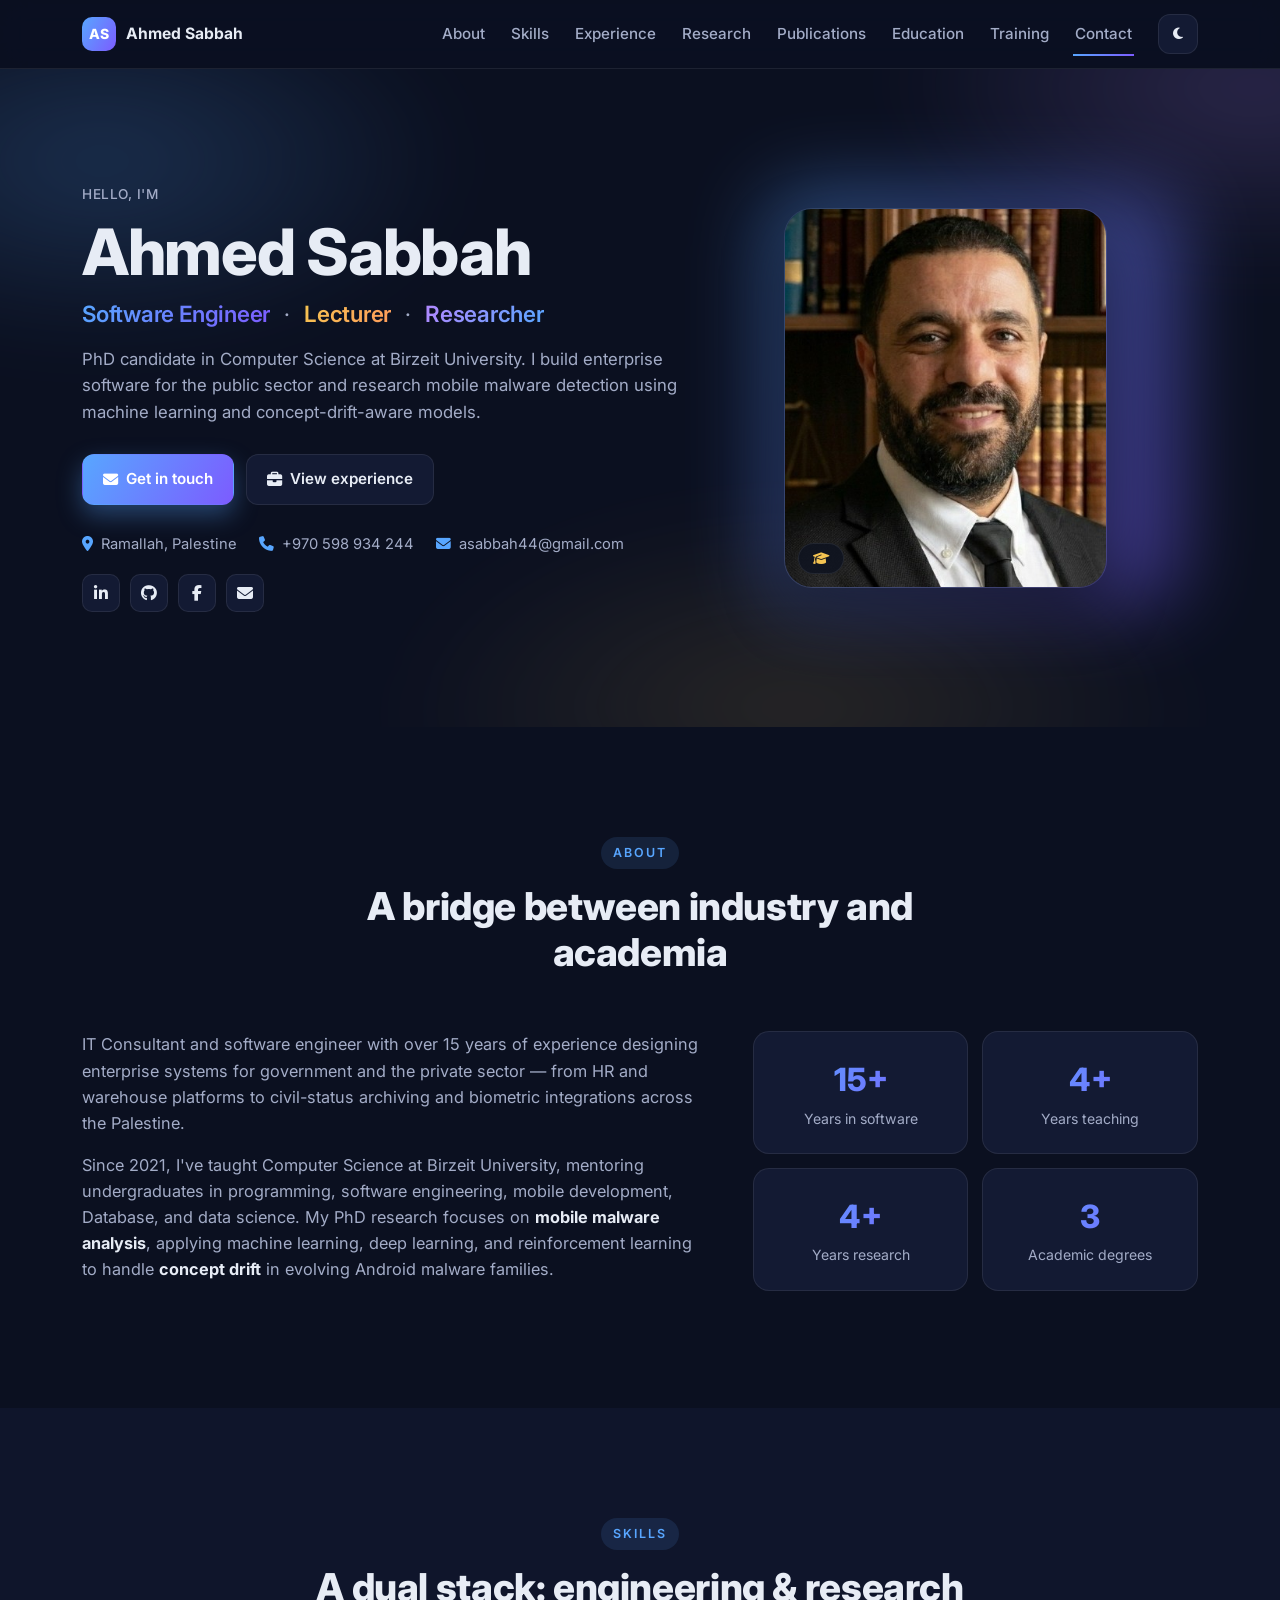
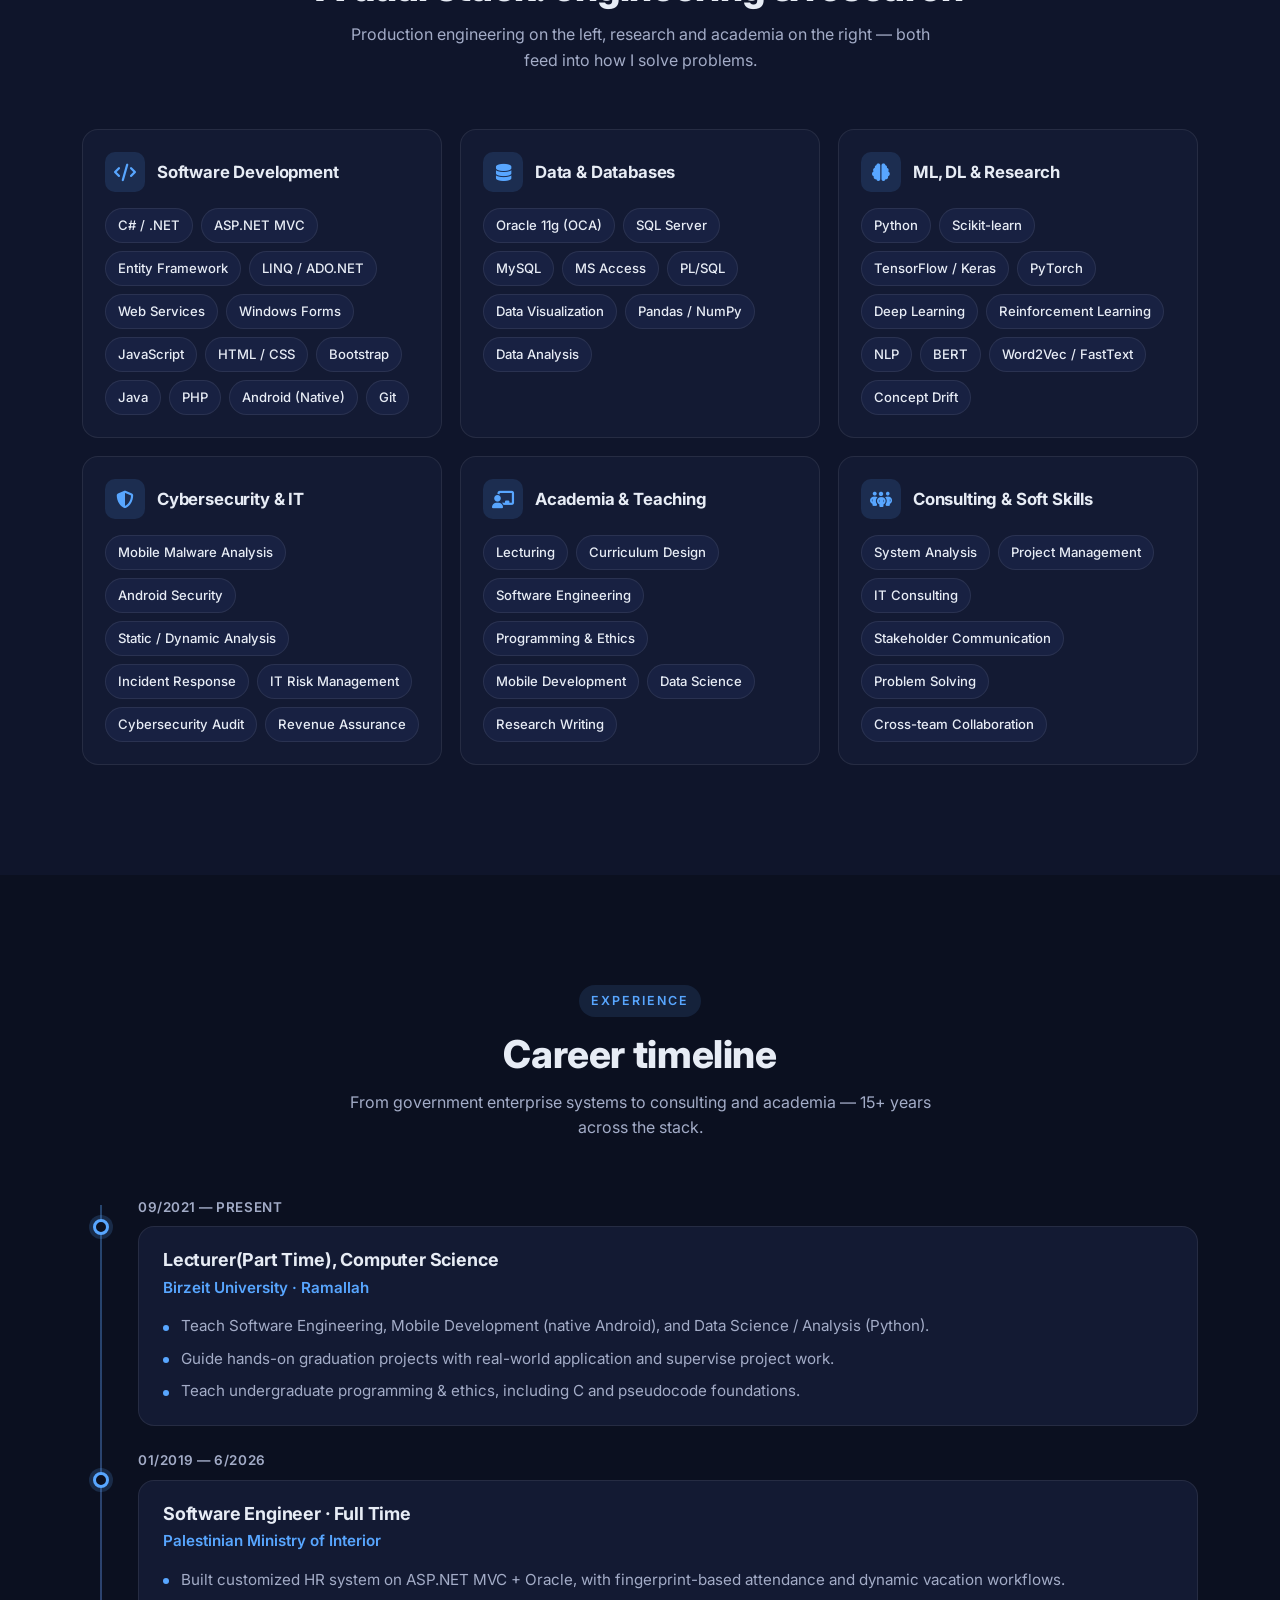
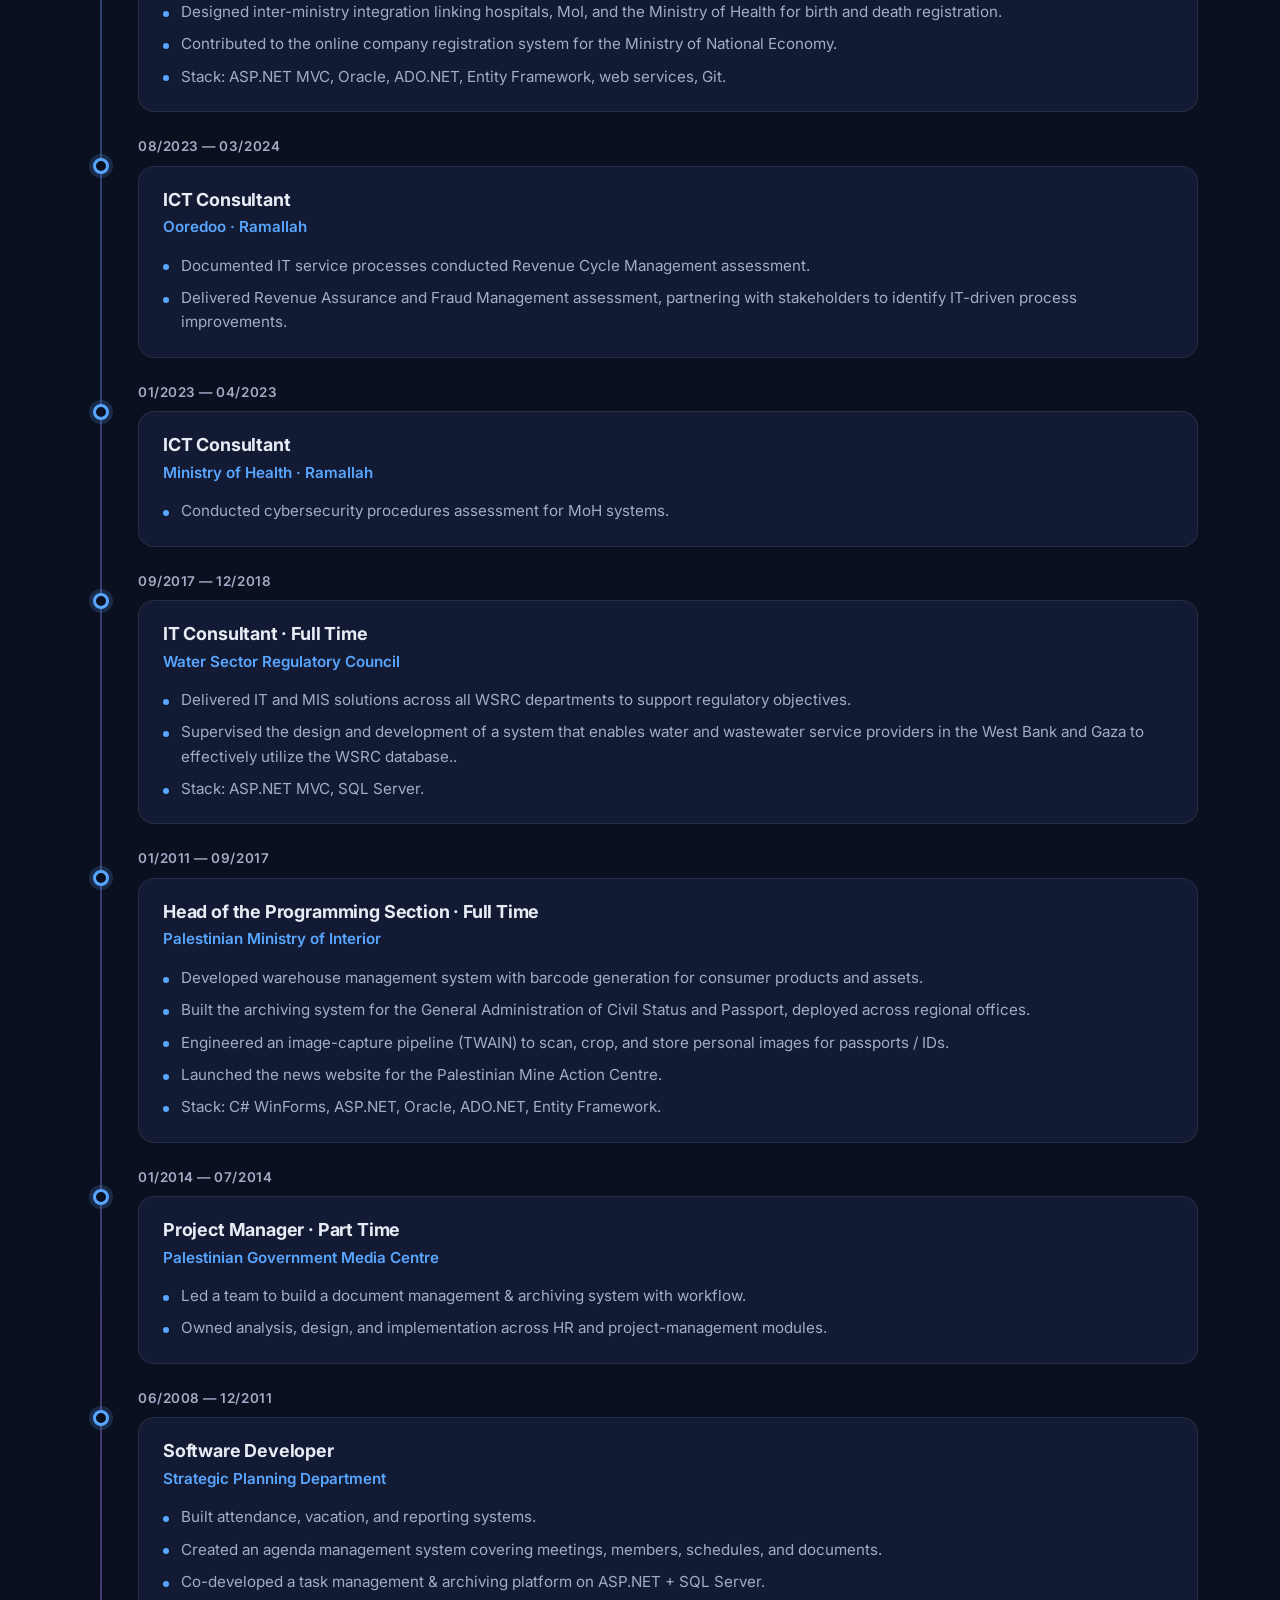
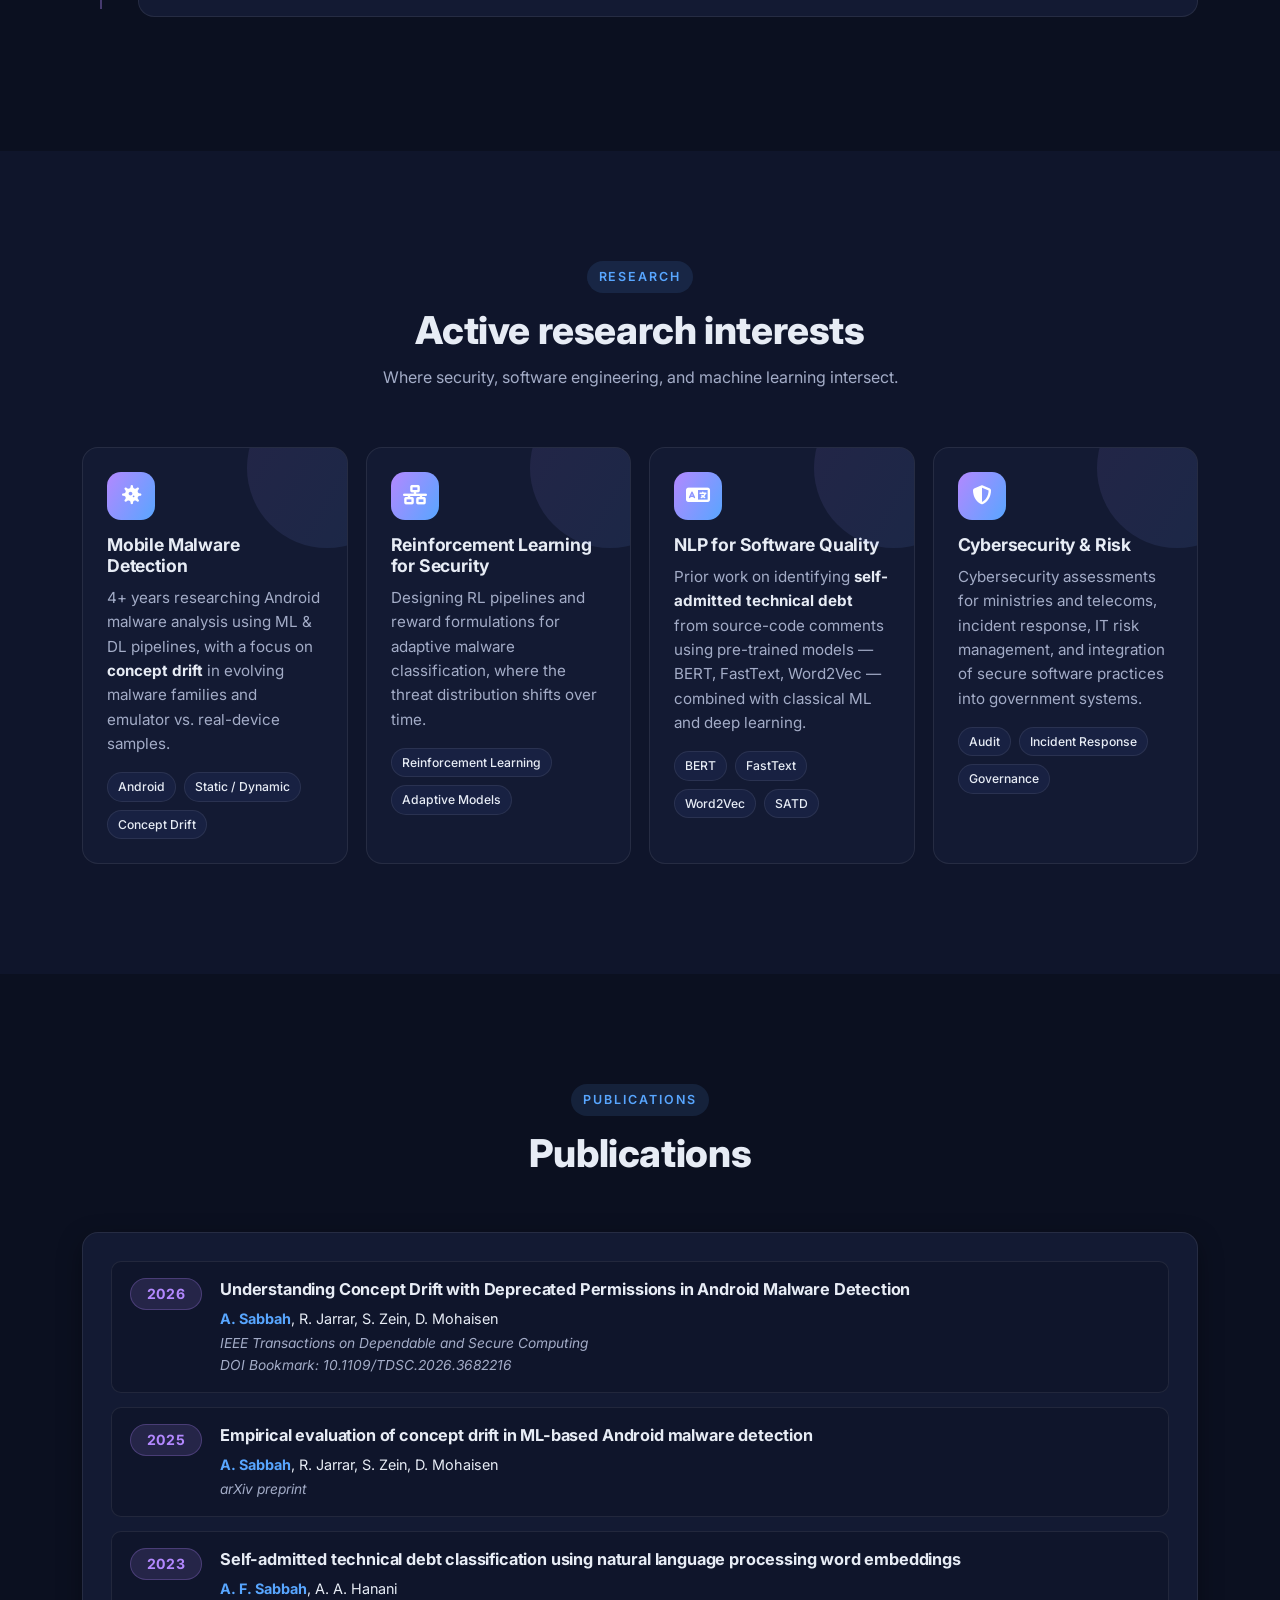
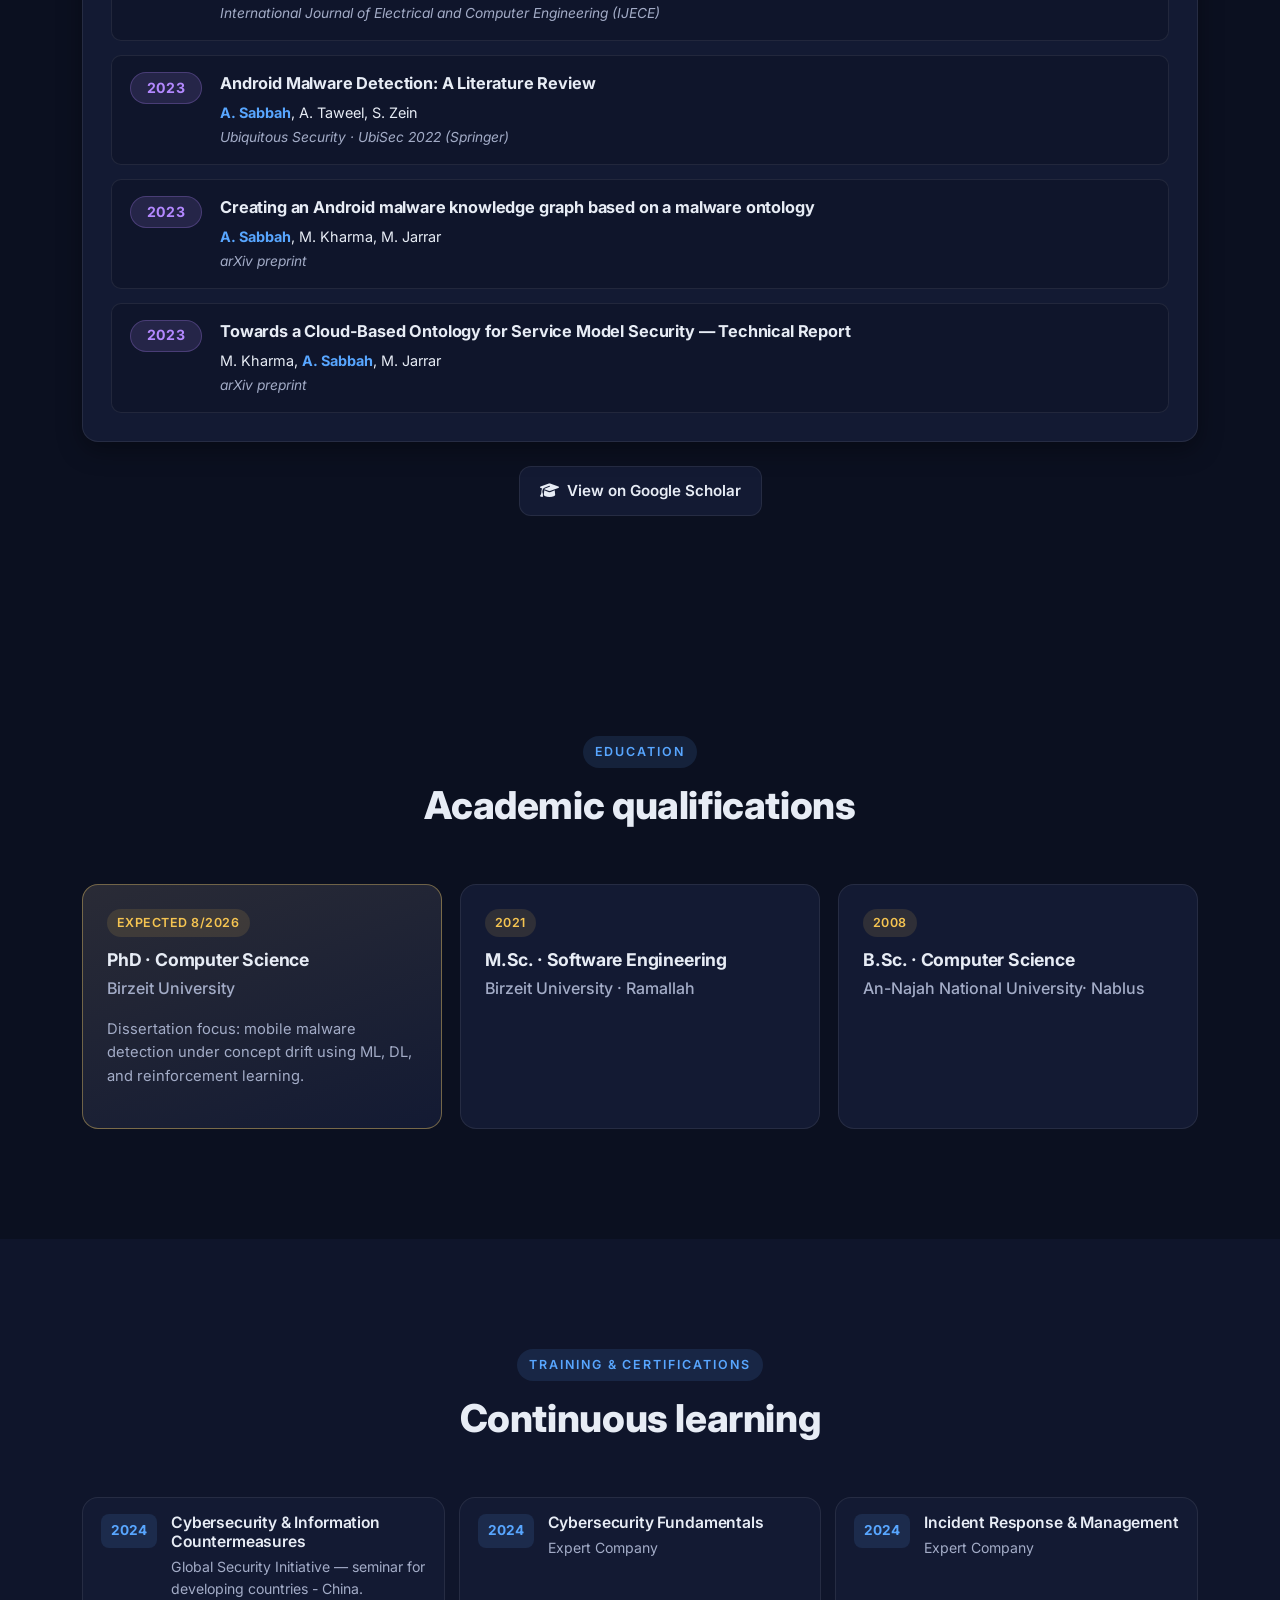
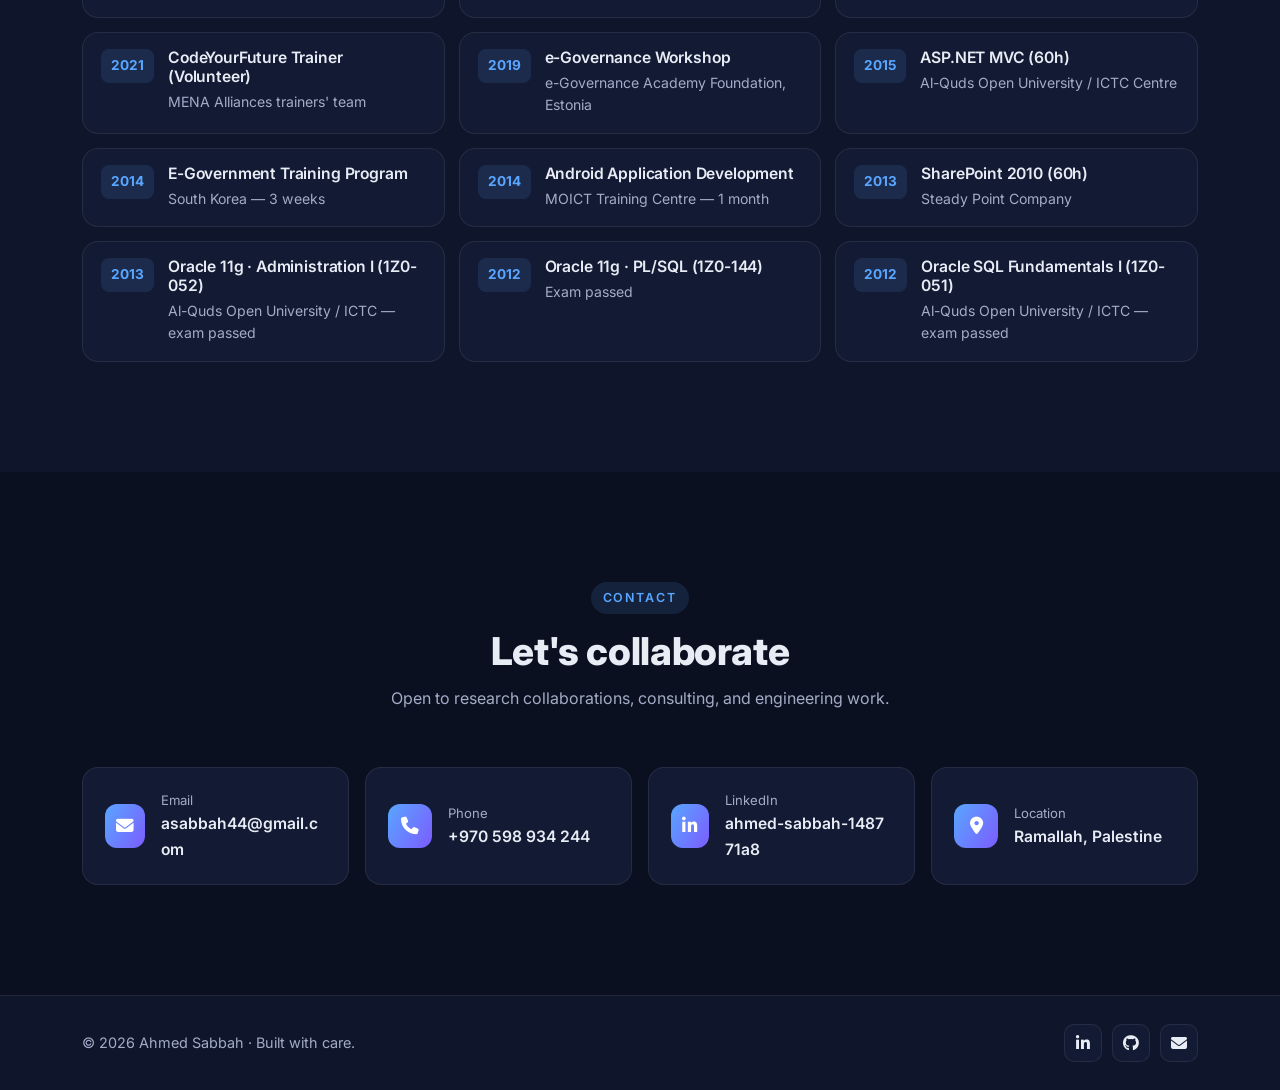
==== index.html @ 9f2bf75a "Update timeline date from 'Present' to '6/2026'" ====
<!doctype html>
<html lang="en">
<head>
    <meta charset="utf-8">
    <meta name="viewport" content="width=device-width, initial-scale=1, shrink-to-fit=no">
    <meta name="description" content="Ahmed Sabbah — Lecturer, PhD candidate, and Software Engineer. Research in mobile malware analysis, machine learning, and cybersecurity.">
    <meta name="author" content="Ahmed Sabbah">
    <meta name="theme-color" content="#0b1020">

    <title>Ahmed Sabbah — Software Engineer · Lecturer · Researcher</title>

    <link rel="icon" type="image/svg+xml" href="data:image/svg+xml,%3Csvg xmlns='http://www.w3.org/2000/svg' viewBox='0 0 100 100'%3E%3Crect width='100' height='100' rx='20' fill='%230b1020'/%3E%3Ctext x='50' y='66' font-size='52' text-anchor='middle' fill='%2358a6ff' font-family='Inter,Arial' font-weight='700'%3EAS%3C/text%3E%3C/svg%3E">

    <link rel="preconnect" href="https://fonts.googleapis.com">
    <link rel="preconnect" href="https://fonts.gstatic.com" crossorigin>
    <link href="https://fonts.googleapis.com/css2?family=Inter:wght@300;400;500;600;700;800&family=JetBrains+Mono:wght@400;500&display=swap" rel="stylesheet">

    <link rel="stylesheet" href="https://cdn.jsdelivr.net/npm/@fortawesome/fontawesome-free@6.5.2/css/all.min.css">
    <link rel="stylesheet" href="assets/css/styles.css">
</head>
<body>

    <!-- ========== Top Navigation ========== -->
    <header class="nav">
        <div class="container nav__inner">
            <a href="#top" class="nav__brand">
                <span class="nav__brand-mark">AS</span>
                <span class="nav__brand-name">Ahmed Sabbah</span>
            </a>
            <nav class="nav__links" id="navLinks">
                <a href="#about">About</a>
                <a href="#skills">Skills</a>
                <a href="#experience">Experience</a>
                <a href="#research">Research</a>
                <a href="#publications">Publications</a>
                <a href="#education">Education</a>
                <a href="#training">Training</a>
                <a href="#contact">Contact</a>
            </nav>
            <button class="nav__theme" id="themeToggle" aria-label="Toggle theme">
                <i class="fa-solid fa-moon"></i>
            </button>
            <button class="nav__burger" id="navBurger" aria-label="Open menu">
                <span></span><span></span><span></span>
            </button>
        </div>
    </header>

    <!-- ========== Hero ========== -->
    <section class="hero" id="top">
        <div class="hero__bg" aria-hidden="true"></div>
        <div class="container hero__inner">
            <div class="hero__text">
                <p class="hero__hello">Hello, I'm</p>
                <h1 class="hero__name">Ahmed Sabbah</h1>
                <h2 class="hero__roles">
                    <span class="grad grad--blue">Software Engineer</span>
                    <span class="dot">·</span>
                    <span class="grad grad--gold">Lecturer</span>
                    <span class="dot">·</span>
                    <span class="grad grad--purple">Researcher</span>
                </h2>
                <p class="hero__lead">
                    PhD candidate in Computer Science at Birzeit University. I build enterprise software for the public sector and research mobile malware detection using machine learning and concept-drift-aware models.
                </p>
                <div class="hero__cta">
                    <a href="#contact" class="btn btn--primary"><i class="fa-solid fa-envelope"></i> Get in touch</a>
                    <a href="#experience" class="btn btn--ghost"><i class="fa-solid fa-briefcase"></i> View experience</a>
                </div>
                <ul class="hero__meta">
                    <li><i class="fa-solid fa-location-dot"></i> Ramallah, Palestine</li>
                    <li><i class="fa-solid fa-phone"></i> +970 598 934 244</li>
                    <li><i class="fa-solid fa-envelope"></i> asabbah44@gmail.com</li>
                </ul>
                <ul class="hero__socials">
                    <li><a href="https://www.linkedin.com/in/ahmed-sabbah-148771a8" target="_blank" rel="noopener" aria-label="LinkedIn"><i class="fa-brands fa-linkedin-in"></i></a></li>
                    <li><a href="https://github.com/asabbah44" target="_blank" rel="noopener" aria-label="GitHub"><i class="fa-brands fa-github"></i></a></li>
                    <li><a href="https://www.facebook.com/ahmed.f.sabbah" target="_blank" rel="noopener" aria-label="Facebook"><i class="fa-brands fa-facebook-f"></i></a></li>
                    <li><a href="mailto:asabbah44@gmail.com" aria-label="Email"><i class="fa-solid fa-envelope"></i></a></li>
                </ul>
            </div>
            <div class="hero__photo">
                <div class="hero__photo-glow" aria-hidden="true"></div>
                <img src="assets/img/AhmedSabbah2.jpeg" alt="Portrait of Ahmed Sabbah">
                <div class="hero__photo-badge"><i class="fa-solid fa-graduation-cap"></i> </div>
            </div>
        </div>
    </section>

    <!-- ========== About ========== -->
    <section class="section" id="about">
        <div class="container">
            <div class="section__head">
                <span class="eyebrow">About</span>
                <h2 class="section__title">A bridge between industry and academia</h2>
            </div>
            <div class="about__grid">
                <div class="about__lead">
                    <p>
                        IT Consultant and software engineer with over 15 years of experience designing enterprise systems for government and the private sector — from HR and warehouse platforms to civil-status archiving and biometric integrations across the Palestine.
                    </p>
                    <p>
                        Since 2021, I've taught Computer Science at Birzeit University, mentoring undergraduates in programming, software engineering, mobile development, Database, and data science. My PhD research focuses on <strong>mobile malware analysis</strong>, applying machine learning, deep learning, and reinforcement learning to handle <strong>concept drift</strong> in evolving Android malware families.
                    </p>
                </div>
                <div class="about__stats">
                    <div class="stat"><span class="stat__num">15+</span><span class="stat__label">Years in software</span></div>
                    <div class="stat"><span class="stat__num">4+</span><span class="stat__label">Years teaching</span></div>
                    <div class="stat"><span class="stat__num">4+</span><span class="stat__label">Years research</span></div>
                    <div class="stat"><span class="stat__num">3</span><span class="stat__label">Academic degrees</span></div>
                </div>
            </div>
        </div>
    </section>

    <!-- ========== Skills ========== -->
    <section class="section section--alt" id="skills">
        <div class="container">
            <div class="section__head">
                <span class="eyebrow">Skills</span>
                <h2 class="section__title">A dual stack: engineering &amp; research</h2>
                <p class="section__sub">Production engineering on the left, research and academia on the right — both feed into how I solve problems.</p>
            </div>

            <div class="skills__grid">
                <div class="skill-card">
                    <div class="skill-card__head">
                        <i class="fa-solid fa-code"></i>
                        <h3>Software Development</h3>
                    </div>
                    <ul class="chips">
                        <li>C# / .NET</li>
                        <li>ASP.NET MVC</li>
                        <li>Entity Framework</li>
                        <li>LINQ / ADO.NET</li>
                        <li>Web Services</li>
                        <li>Windows Forms</li>
                        <li>JavaScript</li>
                        <li>HTML / CSS</li>
                        <li>Bootstrap</li>
                        <li>Java</li>
                        <li>PHP</li>
                        <li>Android (Native)</li>
                        <li>Git</li>
                    </ul>
                </div>

                <div class="skill-card">
                    <div class="skill-card__head">
                        <i class="fa-solid fa-database"></i>
                        <h3>Data &amp; Databases</h3>
                    </div>
                    <ul class="chips">
                        <li>Oracle 11g (OCA)</li>
                        <li>SQL Server</li>
                        <li>MySQL</li>
                        <li>MS Access</li>
                        <li>PL/SQL</li>
                        <li>Data Visualization</li>
                        <li>Pandas / NumPy</li>
                        <li>Data Analysis</li>
                    </ul>
                </div>

                <div class="skill-card">
                    <div class="skill-card__head">
                        <i class="fa-solid fa-brain"></i>
                        <h3>ML, DL &amp; Research</h3>
                    </div>
                    <ul class="chips">
                        <li>Python</li>
                        <li>Scikit-learn</li>
                        <li>TensorFlow / Keras</li>
                        <li>PyTorch</li>
                        <li>Deep Learning</li>
                        <li>Reinforcement Learning</li>
                        <li>NLP</li>
                        <li>BERT</li>
                        <li>Word2Vec / FastText</li>
                        <li>Concept Drift</li>
                    </ul>
                </div>

                <div class="skill-card">
                    <div class="skill-card__head">
                        <i class="fa-solid fa-shield-halved"></i>
                        <h3>Cybersecurity &amp; IT</h3>
                    </div>
                    <ul class="chips">
                        <li>Mobile Malware Analysis</li>
                        <li>Android Security</li>
                        <li>Static / Dynamic Analysis</li>
                        <li>Incident Response</li>
                        <li>IT Risk Management</li>
                        <li>Cybersecurity Audit</li>
                        <li>Revenue Assurance</li>
                    </ul>
                </div>

                <div class="skill-card">
                    <div class="skill-card__head">
                        <i class="fa-solid fa-chalkboard-user"></i>
                        <h3>Academia &amp; Teaching</h3>
                    </div>
                    <ul class="chips">
                        <li>Lecturing</li>
                        <li>Curriculum Design</li>
                        <li>Software Engineering</li>
                        <li>Programming &amp; Ethics</li>
                        <li>Mobile Development</li>
                        <li>Data Science</li>
                        <li>Research Writing</li>
                    </ul>
                </div>

                <div class="skill-card">
                    <div class="skill-card__head">
                        <i class="fa-solid fa-people-group"></i>
                        <h3>Consulting &amp; Soft Skills</h3>
                    </div>
                    <ul class="chips">
                        <li>System Analysis</li>
                        <li>Project Management</li>
                        <li>IT Consulting</li>
                        <li>Stakeholder Communication</li>
                        <li>Problem Solving</li>
                        <li>Cross-team Collaboration</li>
                    </ul>
                </div>
            </div>
        </div>
    </section>

    <!-- ========== Experience ========== -->
    <section class="section" id="experience">
        <div class="container">
            <div class="section__head">
                <span class="eyebrow">Experience</span>
                <h2 class="section__title">Career timeline</h2>
                <p class="section__sub">From government enterprise systems to consulting and academia — 15+ years across the stack.</p>
            </div>

            <ol class="timeline">
                <li class="timeline__item">
                    <div class="timeline__date">09/2021 — Present</div>
                    <div class="timeline__card">
                        <div class="timeline__role">
                            <h3>Lecturer(Part Time), Computer Science</h3>
                            <span class="org">Birzeit University · Ramallah</span>
                        </div>
                        <ul>

                            <li>Teach Software Engineering, Mobile Development (native Android), and Data Science / Analysis (Python).</li>
                            <li>Guide hands-on graduation projects with real-world application and supervise project work.</li>
                             <li>Teach undergraduate programming &amp; ethics, including C and pseudocode foundations.</li>
                        </ul>
                    </div>
                </li>

                <li class="timeline__item">
                    <div class="timeline__date">01/2019 — 6/2026</div>
                    <div class="timeline__card">
                        <div class="timeline__role">
                            <h3>Software Engineer · Full Time</h3>
                            <span class="org">Palestinian Ministry of Interior</span>
                        </div>
                        <ul>
                            <li>Built customized HR system on ASP.NET MVC + Oracle, with fingerprint-based attendance and dynamic vacation workflows.</li>
                            <li>Designed inter-ministry integration linking hospitals, MoI, and the Ministry of Health for birth and death registration.</li>
                            <li>Contributed to the online company registration system for the Ministry of National Economy.</li>
                            <li>Stack: ASP.NET MVC, Oracle, ADO.NET, Entity Framework, web services, Git.</li>
                        </ul>
                    </div>
                </li>

                <li class="timeline__item">
                    <div class="timeline__date">08/2023 — 03/2024</div>
                    <div class="timeline__card">
                        <div class="timeline__role">
                            <h3>ICT Consultant</h3>
                            <span class="org">Ooredoo · Ramallah</span>
                        </div>
                        <ul>
                            <li>Documented IT service processes conducted Revenue Cycle Management assessment.</li>
                            <li>Delivered Revenue Assurance and Fraud Management assessment, partnering with stakeholders to identify IT-driven process improvements.</li>
                        </ul>
                    </div>
                </li>

                <li class="timeline__item">
                    <div class="timeline__date">01/2023 — 04/2023</div>
                    <div class="timeline__card">
                        <div class="timeline__role">
                            <h3>ICT Consultant</h3>
                            <span class="org">Ministry of Health · Ramallah</span>
                        </div>
                        <ul>
                            <li>Conducted cybersecurity procedures assessment for MoH systems.</li>
                        </ul>
                    </div>
                </li>

                <li class="timeline__item">
                    <div class="timeline__date">09/2017 — 12/2018</div>
                    <div class="timeline__card">
                        <div class="timeline__role">
                            <h3>IT Consultant · Full Time</h3>
                            <span class="org">Water Sector Regulatory Council</span>
                        </div>
                        <ul>
                            <li>Delivered IT and MIS solutions across all WSRC departments to support regulatory objectives.</li>
                            <li>Supervised the design and development of a system that enables water and wastewater service providers in the West Bank and Gaza to effectively utilize the WSRC database..</li>
                            <li>Stack: ASP.NET MVC, SQL Server.</li>
                        </ul>
                    </div>
                </li>

                <li class="timeline__item">
                    <div class="timeline__date">01/2011 — 09/2017</div>
                    <div class="timeline__card">
                        <div class="timeline__role">
                            <h3>Head of the Programming Section · Full Time</h3>
                            <span class="org">Palestinian Ministry of Interior</span>
                        </div>
                        <ul>
                            <li>Developed warehouse management system with barcode generation for consumer products and assets.</li>
                            <li>Built the archiving system for the General Administration of Civil Status and Passport, deployed across regional offices.</li>
                            <li>Engineered an image-capture pipeline (TWAIN) to scan, crop, and store personal images for passports / IDs.</li>
                            <li>Launched the news website for the Palestinian Mine Action Centre.</li>
                            <li>Stack: C# WinForms, ASP.NET, Oracle, ADO.NET, Entity Framework.</li>
                        </ul>
                    </div>
                </li>

                <li class="timeline__item">
                    <div class="timeline__date">01/2014 — 07/2014</div>
                    <div class="timeline__card">
                        <div class="timeline__role">
                            <h3>Project Manager · Part Time</h3>
                            <span class="org">Palestinian Government Media Centre</span>
                        </div>
                        <ul>
                            <li>Led a team to build a document management &amp; archiving system with workflow.</li>
                            <li>Owned analysis, design, and implementation across HR and project-management modules.</li>
                        </ul>
                    </div>
                </li>

                <li class="timeline__item">
                    <div class="timeline__date">06/2008 — 12/2011</div>
                    <div class="timeline__card">
                        <div class="timeline__role">
                            <h3>Software Developer</h3>
                            <span class="org">Strategic Planning Department</span>
                        </div>
                        <ul>
                            <li>Built attendance, vacation, and reporting systems.</li>
                            <li>Created an agenda management system covering meetings, members, schedules, and documents.</li>
                            <li>Co-developed a task management &amp; archiving platform on ASP.NET + SQL Server.</li>
                        </ul>
                    </div>
                </li>
            </ol>
        </div>
    </section>

    <!-- ========== Research ========== -->
    <section class="section section--alt" id="research">
        <div class="container">
            <div class="section__head">
                <span class="eyebrow">Research</span>
                <h2 class="section__title">Active research interests</h2>
                <p class="section__sub">Where security, software engineering, and machine learning intersect.</p>
            </div>

            <div class="research__grid">
                <article class="research-card">
                    <div class="research-card__icon"><i class="fa-solid fa-virus"></i></div>
                    <h3>Mobile Malware Detection</h3>
                    <p>4+ years researching Android malware analysis using ML &amp; DL pipelines, with a focus on <strong>concept drift</strong> in evolving malware families and emulator vs. real-device samples.</p>
                    <ul class="chips chips--sm">
                        <li>Android</li><li>Static / Dynamic</li><li>Concept Drift</li>
                    </ul>
                </article>

                <article class="research-card">
                    <div class="research-card__icon"><i class="fa-solid fa-network-wired"></i></div>
                    <h3>Reinforcement Learning for Security</h3>
                    <p>Designing RL pipelines and reward formulations for adaptive malware classification, where the threat distribution shifts over time.</p>
                    <ul class="chips chips--sm">
                        <li>Reinforcement Learning</li><li>Adaptive Models</li>
                    </ul>
                </article>

                <article class="research-card">
                    <div class="research-card__icon"><i class="fa-solid fa-language"></i></div>
                    <h3>NLP for Software Quality</h3>
                    <p>Prior work on identifying <strong>self-admitted technical debt</strong> from source-code comments using pre-trained models — BERT, FastText, Word2Vec — combined with classical ML and deep learning.</p>
                    <ul class="chips chips--sm">
                        <li>BERT</li><li>FastText</li><li>Word2Vec</li><li>SATD</li>
                    </ul>
                </article>

                <article class="research-card">
                    <div class="research-card__icon"><i class="fa-solid fa-shield-halved"></i></div>
                    <h3>Cybersecurity &amp; Risk</h3>
                    <p>Cybersecurity assessments for ministries and telecoms, incident response, IT risk management, and integration of secure software practices into government systems.</p>
                    <ul class="chips chips--sm">
                        <li>Audit</li><li>Incident Response</li><li>Governance</li>
                    </ul>
                </article>
            </div>
        </div>
    </section>

    <!-- ========== Publications ========== -->
    <section class="section" id="publications">
        <div class="container">
            <div class="section__head">
                <span class="eyebrow">Publications</span>
                <h2 class="section__title">Publications</h2>
            </div>

            <ol class="pub-list">

                <li class="pub">
                    <span class="pub__year">2026</span>
                    <div class="pub__body">
                        <h3 class="pub__title">
                            <a href="https://arxiv.org/a/sabbah_a_1" target="_blank" rel="noopener">Understanding Concept Drift with Deprecated Permissions in Android Malware Detection</a>
                        </h3>
                        <p class="pub__authors"><strong>A. Sabbah</strong>, R. Jarrar, S. Zein, D. Mohaisen</p>
                        <p class="pub__venue">IEEE Transactions on Dependable and Secure Computing</p>
                         <p class="pub__venue">DOI Bookmark: 10.1109/TDSC.2026.3682216</p>
                    </div>
                </li>
                
                <li class="pub">
                    <span class="pub__year">2025</span>
                    <div class="pub__body">
                        <h3 class="pub__title">
                            <a href="https://arxiv.org/a/sabbah_a_1" target="_blank" rel="noopener">Empirical evaluation of concept drift in ML-based Android malware detection</a>
                        </h3>
                        <p class="pub__authors"><strong>A. Sabbah</strong>, R. Jarrar, S. Zein, D. Mohaisen</p>
                        <p class="pub__venue">arXiv preprint</p>
                    </div>
                </li>


                <li class="pub">
                    <span class="pub__year">2023</span>
                    <div class="pub__body">
                        <h3 class="pub__title">
                            <a href="https://ijece.iaescore.com/index.php/IJECE/article/view/29746" target="_blank" rel="noopener">Self-admitted technical debt classification using natural language processing word embeddings</a>
                        </h3>
                        <p class="pub__authors"><strong>A. F. Sabbah</strong>, A. A. Hanani</p>
                        <p class="pub__venue">International Journal of Electrical and Computer Engineering (IJECE)</p>
                    </div>
                </li>

                <li class="pub">
                    <span class="pub__year">2023</span>
                    <div class="pub__body">
                        <h3 class="pub__title">
                            <a href="https://link.springer.com/chapter/10.1007/978-3-031-31275-5_19" target="_blank" rel="noopener">Android Malware Detection: A Literature Review</a>
                        </h3>
                        <p class="pub__authors"><strong>A. Sabbah</strong>, A. Taweel, S. Zein</p>
                        <p class="pub__venue">Ubiquitous Security · UbiSec 2022 (Springer)</p>
                    </div>
                </li>

                <li class="pub">
                    <span class="pub__year">2023</span>
                    <div class="pub__body">
                        <h3 class="pub__title">
                            <a href="https://arxiv.org/abs/2306.01180" target="_blank" rel="noopener">Creating an Android malware knowledge graph based on a malware ontology</a>
                        </h3>
                        <p class="pub__authors"><strong>A. Sabbah</strong>, M. Kharma, M. Jarrar</p>
                        <p class="pub__venue">arXiv preprint</p>
                    </div>
                </li>

                <li class="pub">
                    <span class="pub__year">2023</span>
                    <div class="pub__body">
                        <h3 class="pub__title">
                            <a href="https://arxiv.org/abs/2304.07273" target="_blank" rel="noopener">Towards a Cloud-Based Ontology for Service Model Security — Technical Report</a>
                        </h3>
                        <p class="pub__authors">M. Kharma, <strong>A. Sabbah</strong>, M. Jarrar</p>
                        <p class="pub__venue">arXiv preprint</p>
                    </div>
                </li>
            </ol>

            <div class="pubs__cta">
                <a class="btn btn--ghost" href="https://scholar.google.com/citations?user=q5IqEloAAAAJ&amp;hl=en" target="_blank" rel="noopener">
                    <i class="fa-solid fa-graduation-cap"></i> View on Google Scholar
                </a>
            </div>
        </div>
    </section>

    <!-- ========== Education ========== -->
    <section class="section" id="education">
        <div class="container">
            <div class="section__head">
                <span class="eyebrow">Education</span>
                <h2 class="section__title">Academic qualifications</h2>
            </div>
            <div class="edu__grid">
                <article class="edu-card edu-card--featured">
                    <div class="edu-card__year">Expected 8/2026</div>
                    <h3>PhD · Computer Science</h3>
                    <p class="edu-card__org">Birzeit University</p>
                    <p class="edu-card__note">Dissertation focus: mobile malware detection under concept drift using ML, DL, and reinforcement learning.</p>
                </article>
                <article class="edu-card">
                    <div class="edu-card__year">2021</div>
                    <h3>M.Sc. · Software Engineering</h3>
                    <p class="edu-card__org">Birzeit University · Ramallah</p>
                </article>
                <article class="edu-card">
                    <div class="edu-card__year">2008</div>
                    <h3>B.Sc. · Computer Science</h3>
                    <p class="edu-card__org">An-Najah National University· Nablus</p>
                </article>
            </div>
        </div>
    </section>

    <!-- ========== Training ========== -->
    <section class="section section--alt" id="training">
        <div class="container">
            <div class="section__head">
                <span class="eyebrow">Training &amp; Certifications</span>
                <h2 class="section__title">Continuous learning</h2>
            </div>
            <div class="training__grid">
                <div class="training-item"><span class="training-item__year">2024</span><div><h4>Cybersecurity &amp; Information Countermeasures</h4><p>Global Security Initiative — seminar for developing countries - China.</p></div></div>
                <div class="training-item"><span class="training-item__year">2024</span><div><h4>Cybersecurity Fundamentals</h4><p>Expert Company</p></div></div>
                <div class="training-item"><span class="training-item__year">2024</span><div><h4>Incident Response &amp; Management</h4><p>Expert Company</p></div></div>
                <div class="training-item"><span class="training-item__year">2021</span><div><h4>CodeYourFuture Trainer (Volunteer)</h4><p>MENA Alliances trainers' team</p></div></div>
                <div class="training-item"><span class="training-item__year">2019</span><div><h4>e-Governance Workshop</h4><p>e-Governance Academy Foundation, Estonia</p></div></div>
                <div class="training-item"><span class="training-item__year">2015</span><div><h4>ASP.NET MVC (60h)</h4><p>Al-Quds Open University / ICTC Centre</p></div></div>
                <div class="training-item"><span class="training-item__year">2014</span><div><h4>E-Government Training Program</h4><p>South Korea — 3 weeks</p></div></div>
                <div class="training-item"><span class="training-item__year">2014</span><div><h4>Android Application Development</h4><p>MOICT Training Centre — 1 month</p></div></div>
                <div class="training-item"><span class="training-item__year">2013</span><div><h4>SharePoint 2010 (60h)</h4><p>Steady Point Company</p></div></div>
                <div class="training-item"><span class="training-item__year">2013</span><div><h4>Oracle 11g · Administration I (1Z0-052)</h4><p>Al-Quds Open University / ICTC — exam passed</p></div></div>
                <div class="training-item"><span class="training-item__year">2012</span><div><h4>Oracle 11g · PL/SQL (1Z0-144)</h4><p>Exam passed</p></div></div>
                <div class="training-item"><span class="training-item__year">2012</span><div><h4>Oracle SQL Fundamentals I (1Z0-051)</h4><p>Al-Quds Open University / ICTC — exam passed</p></div></div>
            </div>
        </div>
    </section>

    <!-- ========== Contact ========== -->
    <section class="section" id="contact">
        <div class="container">
            <div class="section__head">
                <span class="eyebrow">Contact</span>
                <h2 class="section__title">Let's collaborate</h2>
                <p class="section__sub">Open to research collaborations, consulting, and engineering work.</p>
            </div>
            <div class="contact__grid">
                <a class="contact-card" href="mailto:asabbah44@gmail.com">
                    <i class="fa-solid fa-envelope"></i>
                    <div><span>Email</span><strong>asabbah44@gmail.com</strong></div>
                </a>
                <a class="contact-card" href="tel:+970598934244">
                    <i class="fa-solid fa-phone"></i>
                    <div><span>Phone</span><strong>+970 598 934 244</strong></div>
                </a>
                <a class="contact-card" href="https://www.linkedin.com/in/ahmed-sabbah-148771a8" target="_blank" rel="noopener">
                    <i class="fa-brands fa-linkedin-in"></i>
                    <div><span>LinkedIn</span><strong>ahmed-sabbah-148771a8</strong></div>
                </a>
                <div class="contact-card contact-card--static">
                    <i class="fa-solid fa-location-dot"></i>
                    <div><span>Location</span><strong>Ramallah, Palestine</strong></div>
                </div>
            </div>
        </div>
    </section>

    <!-- ========== Footer ========== -->
    <footer class="footer">
        <div class="container footer__inner">
            <p>&copy; <span id="year"></span> Ahmed Sabbah · Built with care.</p>
            <ul class="footer__socials">
                <li><a href="https://www.linkedin.com/in/ahmed-sabbah-148771a8" target="_blank" rel="noopener" aria-label="LinkedIn"><i class="fa-brands fa-linkedin-in"></i></a></li>
                <li><a href="https://github.com/asabbah44" target="_blank" rel="noopener" aria-label="GitHub"><i class="fa-brands fa-github"></i></a></li>
                <li><a href="mailto:asabbah44@gmail.com" aria-label="Email"><i class="fa-solid fa-envelope"></i></a></li>
            </ul>
        </div>
    </footer>

    <script src="assets/js/main.js"></script>
</body>
</html>
---- assets/css/styles.css ----
/* =========================================================
   Ahmed Sabbah — Portfolio Stylesheet
   ========================================================= */

/* ---------- Tokens ---------- */
:root {
    --bg: #0b1020;
    --bg-2: #0f152b;
    --surface: #131a33;
    --surface-2: #182142;
    --border: rgba(255, 255, 255, 0.08);
    --text: #e7ecf5;
    --muted: #a3acc7;
    --primary: #58a6ff;
    --primary-2: #7c5cff;
    --gold: #f5c451;
    --purple: #b388ff;
    --success: #4ade80;

    --grad-blue: linear-gradient(120deg, #58a6ff, #7c5cff);
    --grad-gold: linear-gradient(120deg, #f5c451, #ff9c5b);
    --grad-purple: linear-gradient(120deg, #b388ff, #58a6ff);

    --shadow-sm: 0 1px 2px rgba(0, 0, 0, 0.25);
    --shadow-md: 0 8px 24px rgba(0, 0, 0, 0.35);
    --shadow-lg: 0 24px 60px rgba(0, 0, 0, 0.45);

    --radius-sm: 10px;
    --radius-md: 16px;
    --radius-lg: 24px;

    --container: 1180px;

    --t-fast: 160ms ease;
    --t-base: 240ms ease;
}

[data-theme="light"] {
    --bg: #f6f8fc;
    --bg-2: #eef1f8;
    --surface: #ffffff;
    --surface-2: #f1f4fb;
    --border: rgba(11, 16, 32, 0.10);
    --text: #0f1730;
    --muted: #4a5374;
    --primary: #2563eb;
    --primary-2: #6d28d9;
    --gold: #b45309;
    --purple: #6d28d9;

    --shadow-sm: 0 1px 2px rgba(15, 23, 48, 0.06);
    --shadow-md: 0 8px 24px rgba(15, 23, 48, 0.10);
    --shadow-lg: 0 24px 60px rgba(15, 23, 48, 0.14);
}

/* ---------- Reset ---------- */
*, *::before, *::after { box-sizing: border-box; }
html { scroll-behavior: smooth; }
body {
    margin: 0;
    font-family: 'Inter', -apple-system, BlinkMacSystemFont, 'Segoe UI', Roboto, Helvetica, Arial, sans-serif;
    color: var(--text);
    background: var(--bg);
    line-height: 1.6;
    -webkit-font-smoothing: antialiased;
    transition: background var(--t-base), color var(--t-base);
}
img { max-width: 100%; display: block; }
a { color: inherit; text-decoration: none; transition: color var(--t-fast); }
ul { list-style: none; padding: 0; margin: 0; }
h1, h2, h3, h4 { margin: 0; line-height: 1.2; letter-spacing: -0.01em; }
p { margin: 0 0 1rem; }

.container {
    width: 100%;
    max-width: var(--container);
    margin-inline: auto;
    padding-inline: clamp(20px, 4vw, 32px);
}

/* ---------- Navigation ---------- */
.nav {
    position: sticky;
    top: 0;
    z-index: 50;
    backdrop-filter: saturate(140%) blur(14px);
    -webkit-backdrop-filter: saturate(140%) blur(14px);
    background: color-mix(in srgb, var(--bg) 78%, transparent);
    border-bottom: 1px solid var(--border);
}
.nav__inner {
    display: flex;
    align-items: center;
    gap: 24px;
    height: 68px;
}
.nav__brand {
    display: inline-flex;
    align-items: center;
    gap: 10px;
    font-weight: 700;
    margin-right: auto;
}
.nav__brand-mark {
    display: inline-flex;
    align-items: center;
    justify-content: center;
    width: 34px;
    height: 34px;
    border-radius: 10px;
    background: var(--grad-blue);
    color: #fff;
    font-size: 14px;
    font-weight: 800;
    letter-spacing: 0.5px;
}
.nav__brand-name { font-size: 0.98rem; }
.nav__links {
    display: flex;
    gap: 22px;
}
.nav__links a {
    color: var(--muted);
    font-weight: 500;
    font-size: 0.95rem;
    position: relative;
    padding: 8px 2px;
}
.nav__links a:hover { color: var(--text); }
.nav__links a::after {
    content: "";
    position: absolute;
    left: 0;
    right: 0;
    bottom: -2px;
    height: 2px;
    background: var(--grad-blue);
    transform: scaleX(0);
    transform-origin: center;
    transition: transform var(--t-fast);
}
.nav__links a:hover::after,
.nav__links a.is-active::after { transform: scaleX(1); }

.nav__theme,
.nav__burger {
    display: inline-flex;
    align-items: center;
    justify-content: center;
    width: 40px;
    height: 40px;
    border-radius: 12px;
    border: 1px solid var(--border);
    background: var(--surface);
    color: var(--text);
    cursor: pointer;
    transition: transform var(--t-fast), background var(--t-fast);
}
.nav__theme:hover { transform: translateY(-1px); }
.nav__burger { display: none; flex-direction: column; gap: 4px; padding: 0 10px; }
.nav__burger span { width: 18px; height: 2px; background: var(--text); border-radius: 2px; }

/* ---------- Hero ---------- */
.hero {
    position: relative;
    overflow: hidden;
    padding: clamp(56px, 9vw, 120px) 0 clamp(60px, 9vw, 120px);
}
.hero__bg {
    position: absolute;
    inset: -10%;
    background:
        radial-gradient(40% 40% at 15% 20%, color-mix(in srgb, var(--primary) 30%, transparent), transparent 60%),
        radial-gradient(40% 40% at 90% 10%, color-mix(in srgb, var(--purple) 28%, transparent), transparent 60%),
        radial-gradient(45% 45% at 60% 90%, color-mix(in srgb, var(--gold) 18%, transparent), transparent 60%);
    filter: blur(40px);
    opacity: 0.7;
    z-index: 0;
    pointer-events: none;
}
.hero__inner {
    position: relative;
    z-index: 1;
    display: grid;
    grid-template-columns: 1.15fr 0.85fr;
    gap: clamp(32px, 6vw, 64px);
    align-items: center;
}
.hero__hello {
    color: var(--muted);
    font-weight: 500;
    margin: 0 0 8px;
    letter-spacing: 0.04em;
    text-transform: uppercase;
    font-size: 0.85rem;
}
.hero__name {
    font-size: clamp(2.4rem, 5.4vw, 4rem);
    font-weight: 800;
    margin-bottom: 10px;
    letter-spacing: -0.02em;
}
.hero__roles {
    font-size: clamp(1.1rem, 2vw, 1.4rem);
    font-weight: 600;
    margin-bottom: 18px;
    display: flex;
    flex-wrap: wrap;
    gap: 10px 14px;
    align-items: center;
}
.hero__roles .dot { color: var(--muted); font-weight: 400; }
.grad {
    background: var(--grad-blue);
    -webkit-background-clip: text;
    background-clip: text;
    color: transparent;
}
.grad--gold { background: var(--grad-gold); -webkit-background-clip: text; background-clip: text; color: transparent; }
.grad--purple { background: var(--grad-purple); -webkit-background-clip: text; background-clip: text; color: transparent; }
.grad--blue { background: var(--grad-blue); -webkit-background-clip: text; background-clip: text; color: transparent; }

.hero__lead {
    color: var(--muted);
    font-size: 1.05rem;
    max-width: 56ch;
    margin-bottom: 28px;
}
.hero__cta {
    display: flex;
    flex-wrap: wrap;
    gap: 12px;
    margin-bottom: 28px;
}
.btn {
    display: inline-flex;
    align-items: center;
    gap: 8px;
    padding: 12px 20px;
    border-radius: 12px;
    font-weight: 600;
    font-size: 0.95rem;
    cursor: pointer;
    border: 1px solid transparent;
    transition: transform var(--t-fast), box-shadow var(--t-fast), background var(--t-fast), color var(--t-fast);
}
.btn--primary {
    background: var(--grad-blue);
    color: #fff;
    box-shadow: 0 10px 24px color-mix(in srgb, var(--primary) 35%, transparent);
}
.btn--primary:hover { transform: translateY(-2px); }
.btn--ghost {
    background: var(--surface);
    color: var(--text);
    border-color: var(--border);
}
.btn--ghost:hover {
    background: var(--surface-2);
    transform: translateY(-2px);
}

.hero__meta {
    display: flex;
    flex-wrap: wrap;
    gap: 8px 22px;
    color: var(--muted);
    font-size: 0.92rem;
    margin-bottom: 18px;
}
.hero__meta li { display: inline-flex; align-items: center; gap: 8px; }
.hero__meta i { color: var(--primary); }

.hero__socials {
    display: flex;
    gap: 10px;
}
.hero__socials a,
.footer__socials a {
    display: inline-flex;
    align-items: center;
    justify-content: center;
    width: 38px;
    height: 38px;
    border-radius: 10px;
    background: var(--surface);
    border: 1px solid var(--border);
    color: var(--text);
    transition: transform var(--t-fast), background var(--t-fast), color var(--t-fast);
}
.hero__socials a:hover,
.footer__socials a:hover {
    transform: translateY(-2px);
    background: var(--grad-blue);
    color: #fff;
}

/* Photo */
.hero__photo {
    position: relative;
    justify-self: center;
    width: min(100%, 380px);
    aspect-ratio: 1;
}
.hero__photo img {
    width: 85%;
    height: 100%;
    border-radius: 28px;
    object-fit: cover;
    border: 1px solid var(--border);
    box-shadow: var(--shadow-lg);
    position: relative;
    z-index: 1;
}
.hero__photo-glow {
    position: absolute;
    inset: -16px;
    border-radius: 36px;
    background: var(--grad-blue);
    filter: blur(40px);
    opacity: 0.45;
    z-index: 0;
}
.hero__photo-badge {
    position: absolute;
    bottom: 14px;
    left: 14px;
    z-index: 2;
    display: inline-flex;
    align-items: center;
    gap: 8px;
    padding: 8px 14px;
    border-radius: 999px;
    background: color-mix(in srgb, var(--bg) 70%, transparent);
    backdrop-filter: blur(12px);
    -webkit-backdrop-filter: blur(12px);
    border: 1px solid var(--border);
    color: var(--text);
    font-size: 0.82rem;
    font-weight: 600;
}
.hero__photo-badge i { color: var(--gold); }

/* ---------- Section common ---------- */
.section { padding: clamp(64px, 9vw, 110px) 0; }
.section--alt { background: var(--bg-2); }
.section__head { text-align: center; max-width: 720px; margin: 0 auto clamp(36px, 5vw, 56px); }
.eyebrow {
    display: inline-block;
    font-size: 0.78rem;
    font-weight: 600;
    letter-spacing: 0.16em;
    text-transform: uppercase;
    color: var(--primary);
    background: color-mix(in srgb, var(--primary) 12%, transparent);
    padding: 6px 12px;
    border-radius: 999px;
    margin-bottom: 14px;
}
.section__title {
    font-size: clamp(1.7rem, 3.3vw, 2.4rem);
    font-weight: 800;
    margin-bottom: 12px;
}
.section__sub {
    color: var(--muted);
    margin: 0 auto;
    max-width: 60ch;
}

/* ---------- About ---------- */
.about__grid {
    display: grid;
    grid-template-columns: 1.4fr 1fr;
    gap: clamp(28px, 5vw, 48px);
    align-items: start;
}
.about__lead p { color: var(--muted); font-size: 1.02rem; }
.about__lead strong { color: var(--text); }
.about__stats {
    display: grid;
    grid-template-columns: repeat(2, 1fr);
    gap: 14px;
}
.stat {
    background: var(--surface);
    border: 1px solid var(--border);
    border-radius: var(--radius-md);
    padding: 22px 18px;
    text-align: center;
    transition: transform var(--t-fast), border-color var(--t-fast);
}
.stat:hover { transform: translateY(-3px); border-color: color-mix(in srgb, var(--primary) 50%, var(--border)); }
.stat__num {
    display: block;
    font-size: 2rem;
    font-weight: 800;
    background: var(--grad-blue);
    -webkit-background-clip: text;
    background-clip: text;
    color: transparent;
}
.stat__label { color: var(--muted); font-size: 0.88rem; }

/* ---------- Skills ---------- */
.skills__grid {
    display: grid;
    grid-template-columns: repeat(auto-fit, minmax(280px, 1fr));
    gap: 18px;
}
.skill-card {
    background: var(--surface);
    border: 1px solid var(--border);
    border-radius: var(--radius-md);
    padding: 22px;
    transition: transform var(--t-fast), border-color var(--t-fast), box-shadow var(--t-fast);
}
.skill-card:hover {
    transform: translateY(-4px);
    border-color: color-mix(in srgb, var(--primary) 40%, var(--border));
    box-shadow: var(--shadow-md);
}
.skill-card__head {
    display: flex;
    align-items: center;
    gap: 12px;
    margin-bottom: 16px;
}
.skill-card__head i {
    width: 40px;
    height: 40px;
    display: inline-flex;
    align-items: center;
    justify-content: center;
    border-radius: 10px;
    background: color-mix(in srgb, var(--primary) 14%, transparent);
    color: var(--primary);
    font-size: 1.1rem;
}
.skill-card__head h3 { font-size: 1.05rem; font-weight: 700; }
.chips { display: flex; flex-wrap: wrap; gap: 8px; }
.chips li {
    font-size: 0.82rem;
    padding: 6px 12px;
    border-radius: 999px;
    background: var(--surface-2);
    color: var(--text);
    border: 1px solid var(--border);
    font-weight: 500;
}
.chips--sm li { font-size: 0.76rem; padding: 4px 10px; }

/* ---------- Timeline ---------- */
.timeline {
    position: relative;
    list-style: none;
    padding: 0;
    margin: 0;
}
.timeline::before {
    content: "";
    position: absolute;
    left: 18px;
    top: 8px;
    bottom: 8px;
    width: 2px;
    background: linear-gradient(to bottom, var(--primary), var(--purple));
    opacity: 0.35;
}
.timeline__item {
    position: relative;
    padding-left: 56px;
    margin-bottom: 24px;
}
.timeline__item::before {
    content: "";
    position: absolute;
    left: 11px;
    top: 22px;
    width: 16px;
    height: 16px;
    border-radius: 50%;
    background: var(--bg);
    border: 3px solid var(--primary);
    box-shadow: 0 0 0 4px color-mix(in srgb, var(--primary) 18%, transparent);
}
.timeline__date {
    color: var(--muted);
    font-size: 0.84rem;
    font-weight: 600;
    letter-spacing: 0.04em;
    text-transform: uppercase;
    margin-bottom: 8px;
}
.timeline__card {
    background: var(--surface);
    border: 1px solid var(--border);
    border-radius: var(--radius-md);
    padding: 22px 24px;
    transition: border-color var(--t-fast), transform var(--t-fast);
}
.timeline__card:hover {
    border-color: color-mix(in srgb, var(--primary) 40%, var(--border));
    transform: translateY(-2px);
}
.timeline__role h3 { font-size: 1.12rem; font-weight: 700; margin-bottom: 4px; }
.timeline__role .org { color: var(--primary); font-weight: 600; font-size: 0.95rem; }
.timeline__card ul { margin-top: 14px; display: grid; gap: 8px; }
.timeline__card ul li {
    color: var(--muted);
    font-size: 0.95rem;
    padding-left: 18px;
    position: relative;
}
.timeline__card ul li::before {
    content: "";
    position: absolute;
    left: 0;
    top: 0.7em;
    width: 6px;
    height: 6px;
    border-radius: 50%;
    background: var(--primary);
}

/* ---------- Research ---------- */
.research__grid {
    display: grid;
    grid-template-columns: repeat(auto-fit, minmax(260px, 1fr));
    gap: 18px;
}
.research-card {
    background: var(--surface);
    border: 1px solid var(--border);
    border-radius: var(--radius-md);
    padding: 24px;
    position: relative;
    overflow: hidden;
    transition: transform var(--t-fast), border-color var(--t-fast);
}
.research-card::before {
    content: "";
    position: absolute;
    top: -60px;
    right: -60px;
    width: 160px;
    height: 160px;
    border-radius: 50%;
    background: var(--grad-purple);
    opacity: 0.10;
    transition: opacity var(--t-base);
}
.research-card:hover { transform: translateY(-4px); border-color: color-mix(in srgb, var(--purple) 40%, var(--border)); }
.research-card:hover::before { opacity: 0.22; }
.research-card__icon {
    width: 48px;
    height: 48px;
    border-radius: 14px;
    background: var(--grad-purple);
    color: #fff;
    display: inline-flex;
    align-items: center;
    justify-content: center;
    font-size: 1.2rem;
    margin-bottom: 14px;
}
.research-card h3 { font-size: 1.1rem; font-weight: 700; margin-bottom: 10px; }
.research-card p { color: var(--muted); font-size: 0.95rem; }
.research-card strong { color: var(--text); }

/* ---------- Publications ---------- */
.pub-list {
    display: grid;
    gap: 14px;
    background: var(--surface);
    border: 1px solid var(--border);
    border-radius: var(--radius-md);
    padding: clamp(18px, 3vw, 28px);
    box-shadow: var(--shadow-md);
}
.pub {
    display: grid;
    grid-template-columns: 72px 1fr;
    gap: 18px;
    padding: 16px 18px;
    background: var(--bg-2);
    border: 1px solid var(--border);
    border-radius: var(--radius-sm);
    transition: transform var(--t-fast), border-color var(--t-fast);
    align-items: start;
}
.pub:hover {
    transform: translateX(2px);
    border-color: color-mix(in srgb, var(--purple) 45%, var(--border));
}
.pub__year {
    display: inline-flex;
    align-items: center;
    justify-content: center;
    height: 32px;
    padding: 0 10px;
    border-radius: 999px;
    background: color-mix(in srgb, var(--purple) 14%, transparent);
    color: var(--purple);
    font-weight: 700;
    font-size: 0.88rem;
    letter-spacing: 0.04em;
    border: 1px solid color-mix(in srgb, var(--purple) 25%, transparent);
}
[data-theme="light"] .pub__year {
    background: color-mix(in srgb, var(--purple) 12%, transparent);
}
.pub__title {
    font-size: 1.02rem;
    font-weight: 700;
    line-height: 1.4;
    margin: 0 0 6px;
}
.pub__title a { color: var(--text); transition: color var(--t-fast); }
.pub__title a:hover { color: var(--primary); text-decoration: underline; text-underline-offset: 3px; }
.pub__authors { color: var(--text); font-size: 0.9rem; margin: 0 0 2px; }
.pub__authors strong { color: var(--primary); font-weight: 700; }
.pub__venue { color: var(--muted); font-size: 0.86rem; margin: 0; font-style: italic; }

.pubs__cta {
    margin-top: 24px;
    text-align: center;
}

@media (max-width: 560px) {
    .pub { grid-template-columns: 1fr; gap: 8px; }
    .pub__year { justify-self: start; }
}

/* ---------- Education ---------- */
.edu__grid {
    display: grid;
    grid-template-columns: repeat(auto-fit, minmax(260px, 1fr));
    gap: 18px;
}
.edu-card {
    background: var(--surface);
    border: 1px solid var(--border);
    border-radius: var(--radius-md);
    padding: 24px;
    transition: transform var(--t-fast), border-color var(--t-fast);
}
.edu-card:hover { transform: translateY(-4px); border-color: color-mix(in srgb, var(--gold) 40%, var(--border)); }
.edu-card--featured {
    background: linear-gradient(160deg, color-mix(in srgb, var(--gold) 10%, var(--surface)), var(--surface));
    border-color: color-mix(in srgb, var(--gold) 35%, var(--border));
}
.edu-card__year {
    display: inline-block;
    font-size: 0.78rem;
    font-weight: 600;
    color: var(--gold);
    background: color-mix(in srgb, var(--gold) 12%, transparent);
    padding: 4px 10px;
    border-radius: 999px;
    margin-bottom: 12px;
    letter-spacing: 0.04em;
    text-transform: uppercase;
}
.edu-card h3 { font-size: 1.1rem; font-weight: 700; margin-bottom: 6px; }
.edu-card__org { color: var(--muted); font-weight: 500; }
.edu-card__note { color: var(--muted); font-size: 0.92rem; margin-top: 8px; }

/* ---------- Training ---------- */
.training__grid {
    display: grid;
    grid-template-columns: repeat(auto-fit, minmax(280px, 1fr));
    gap: 14px;
}
.training-item {
    display: flex;
    gap: 14px;
    padding: 16px 18px;
    background: var(--surface);
    border: 1px solid var(--border);
    border-radius: var(--radius-md);
    align-items: flex-start;
    transition: transform var(--t-fast), border-color var(--t-fast);
}
.training-item:hover { transform: translateY(-2px); border-color: color-mix(in srgb, var(--primary) 35%, var(--border)); }
.training-item__year {
    flex: 0 0 auto;
    font-weight: 700;
    color: var(--primary);
    background: color-mix(in srgb, var(--primary) 12%, transparent);
    padding: 6px 10px;
    border-radius: 8px;
    font-size: 0.85rem;
}
.training-item h4 { font-size: 0.98rem; font-weight: 600; margin-bottom: 4px; }
.training-item p { color: var(--muted); font-size: 0.88rem; margin: 0; }

/* ---------- Contact ---------- */
.contact__grid {
    display: grid;
    grid-template-columns: repeat(auto-fit, minmax(240px, 1fr));
    gap: 16px;
}
.contact-card {
    display: flex;
    align-items: center;
    gap: 16px;
    padding: 22px;
    background: var(--surface);
    border: 1px solid var(--border);
    border-radius: var(--radius-md);
    transition: transform var(--t-fast), border-color var(--t-fast), background var(--t-fast);
}
.contact-card:hover {
    transform: translateY(-3px);
    border-color: color-mix(in srgb, var(--primary) 40%, var(--border));
    background: var(--surface-2);
}
.contact-card--static { cursor: default; }
.contact-card--static:hover { transform: none; background: var(--surface); border-color: var(--border); }
.contact-card i {
    width: 44px;
    height: 44px;
    display: inline-flex;
    align-items: center;
    justify-content: center;
    border-radius: 12px;
    background: var(--grad-blue);
    color: #fff;
    font-size: 1.1rem;
}
.contact-card span { display: block; color: var(--muted); font-size: 0.82rem; }
.contact-card strong { display: block; color: var(--text); font-weight: 600; font-size: 0.98rem; word-break: break-all; }

/* ---------- Footer ---------- */
.footer {
    border-top: 1px solid var(--border);
    padding: 28px 0;
    background: var(--bg-2);
}
.footer__inner {
    display: flex;
    align-items: center;
    justify-content: space-between;
    gap: 16px;
    flex-wrap: wrap;
}
.footer p { color: var(--muted); margin: 0; font-size: 0.9rem; }
.footer__socials { display: flex; gap: 10px; }

/* ---------- Reveal animation ---------- */
.reveal {
    opacity: 0;
    transform: translateY(20px);
    transition: opacity 600ms ease, transform 600ms ease;
}
.reveal.is-visible {
    opacity: 1;
    transform: translateY(0);
}

/* ---------- Responsive ---------- */
@media (max-width: 960px) {
    .hero__inner { grid-template-columns: 1fr; text-align: center; }
    .hero__roles { justify-content: center; }
    .hero__meta { justify-content: center; }
    .hero__socials { justify-content: center; }
    .hero__cta { justify-content: center; }
    .about__grid { grid-template-columns: 1fr; }
}

@media (max-width: 760px) {
    .nav__links {
        position: fixed;
        inset: 68px 0 auto 0;
        flex-direction: column;
        gap: 0;
        background: var(--bg);
        border-bottom: 1px solid var(--border);
        padding: 8px 24px 20px;
        transform: translateY(-12px);
        opacity: 0;
        pointer-events: none;
        transition: opacity var(--t-fast), transform var(--t-fast);
    }
    .nav__links.is-open {
        transform: translateY(0);
        opacity: 1;
        pointer-events: auto;
    }
    .nav__links a { padding: 12px 0; border-bottom: 1px solid var(--border); }
    .nav__links a:last-child { border-bottom: 0; }
    .nav__burger { display: inline-flex; }
    .nav__brand-name { display: none; }
}

@media (max-width: 480px) {
    .about__stats { grid-template-columns: 1fr 1fr; }
    .training-item { flex-direction: column; align-items: flex-start; }
}

@media (prefers-reduced-motion: reduce) {
    *, *::before, *::after {
        transition: none !important;
        animation: none !important;
    }
    .reveal { opacity: 1; transform: none; }
    html { scroll-behavior: auto; }
}
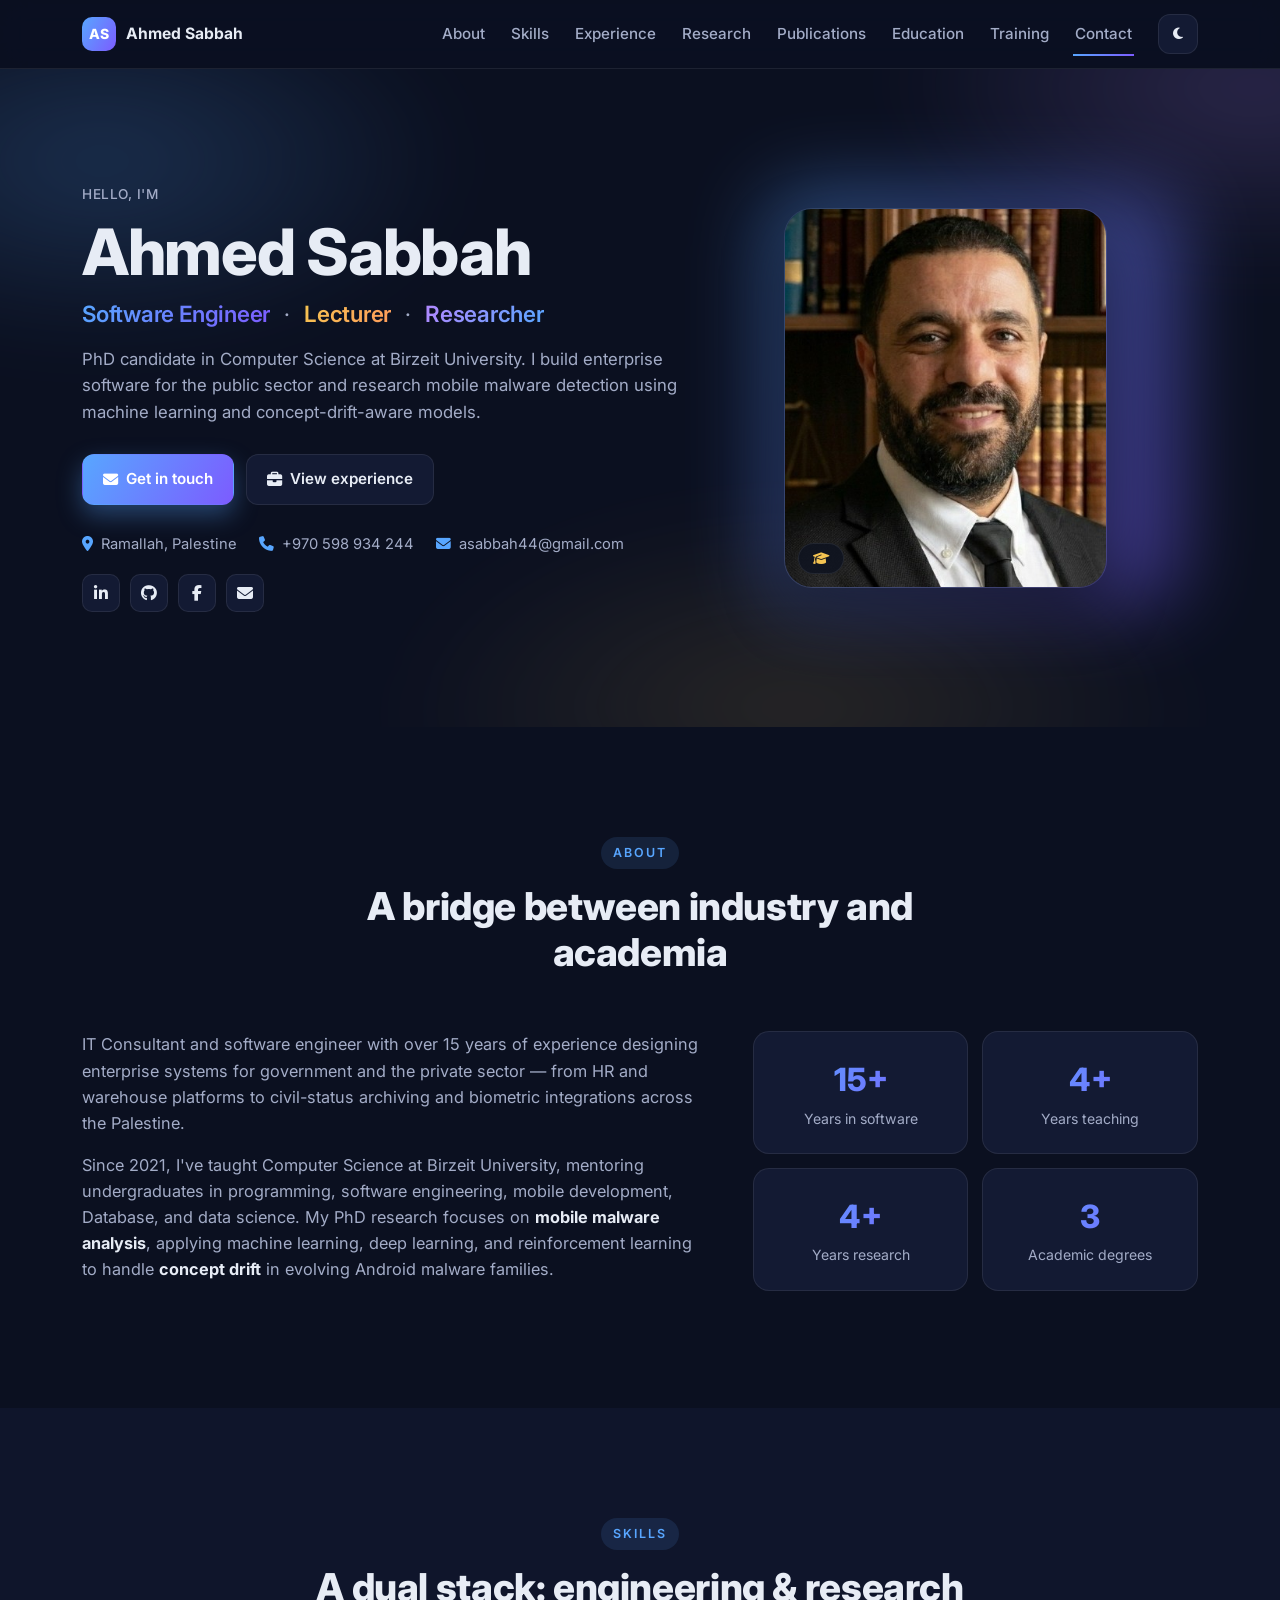
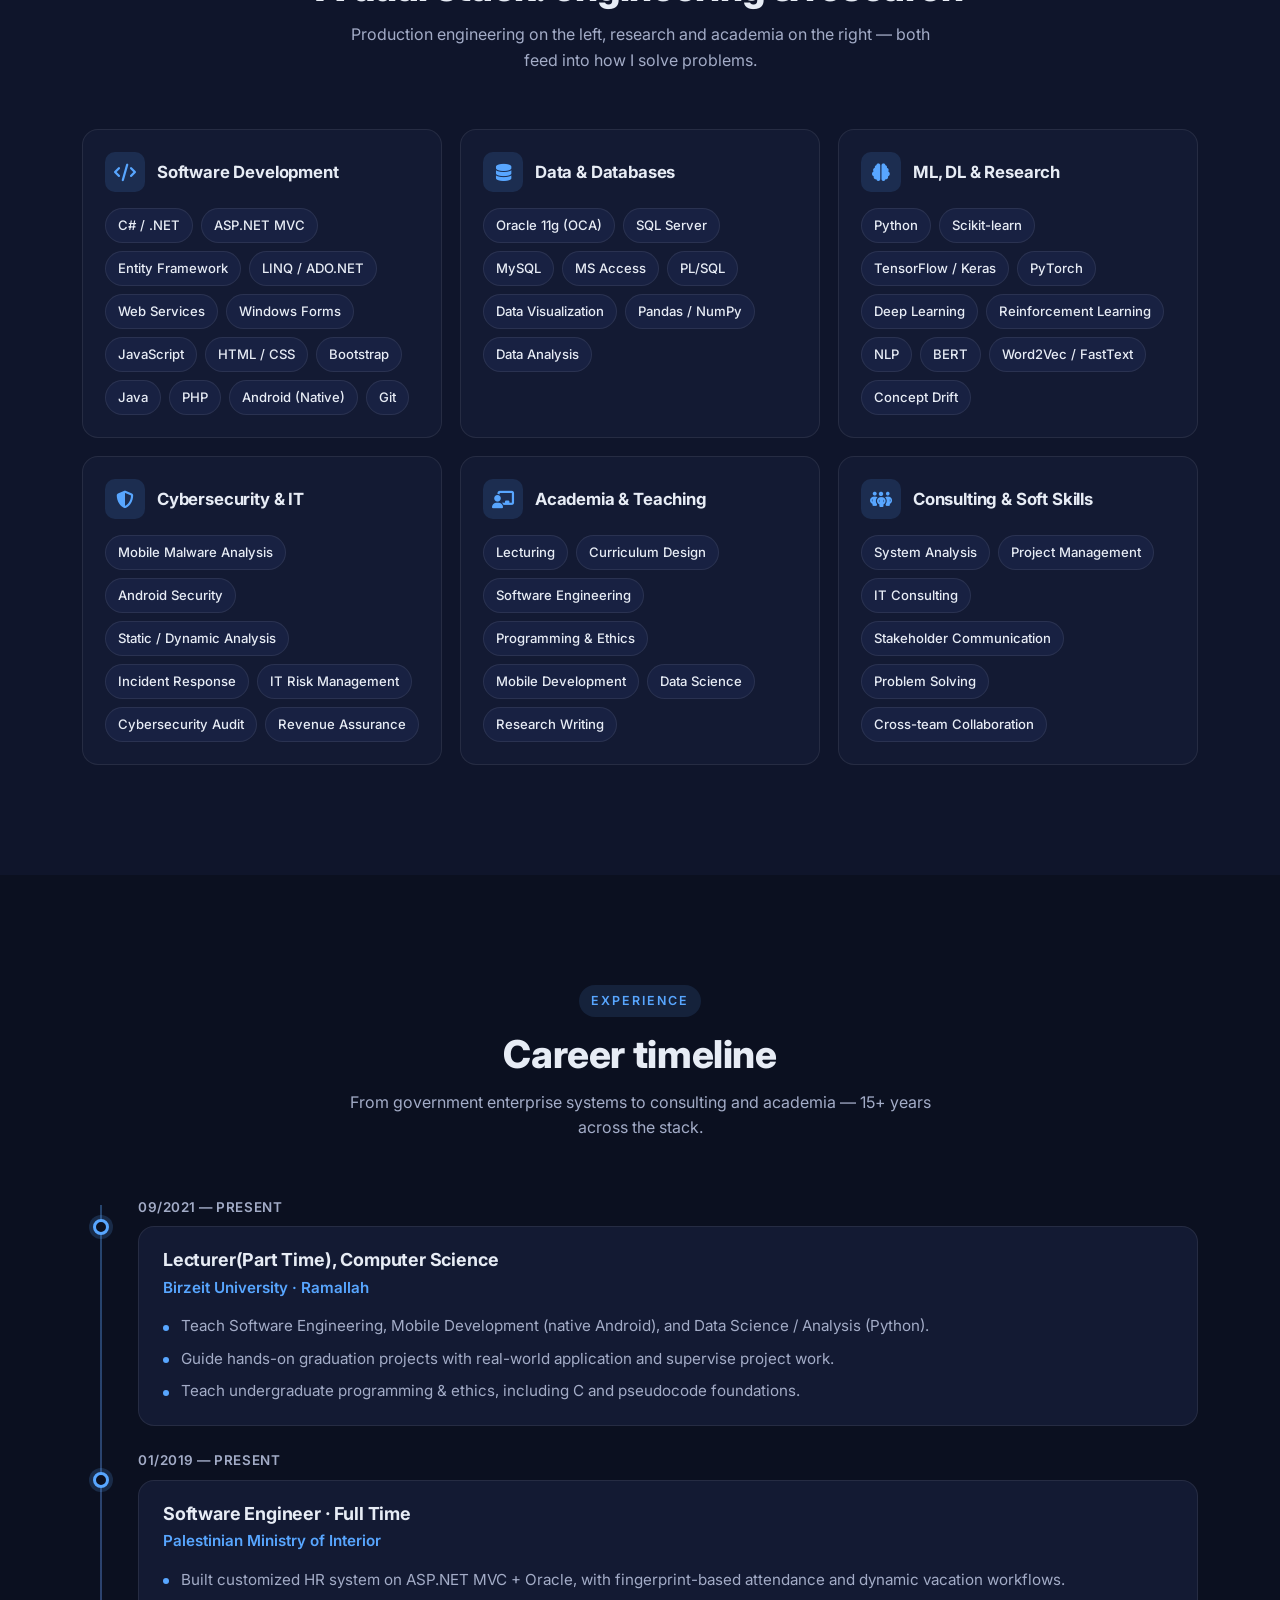
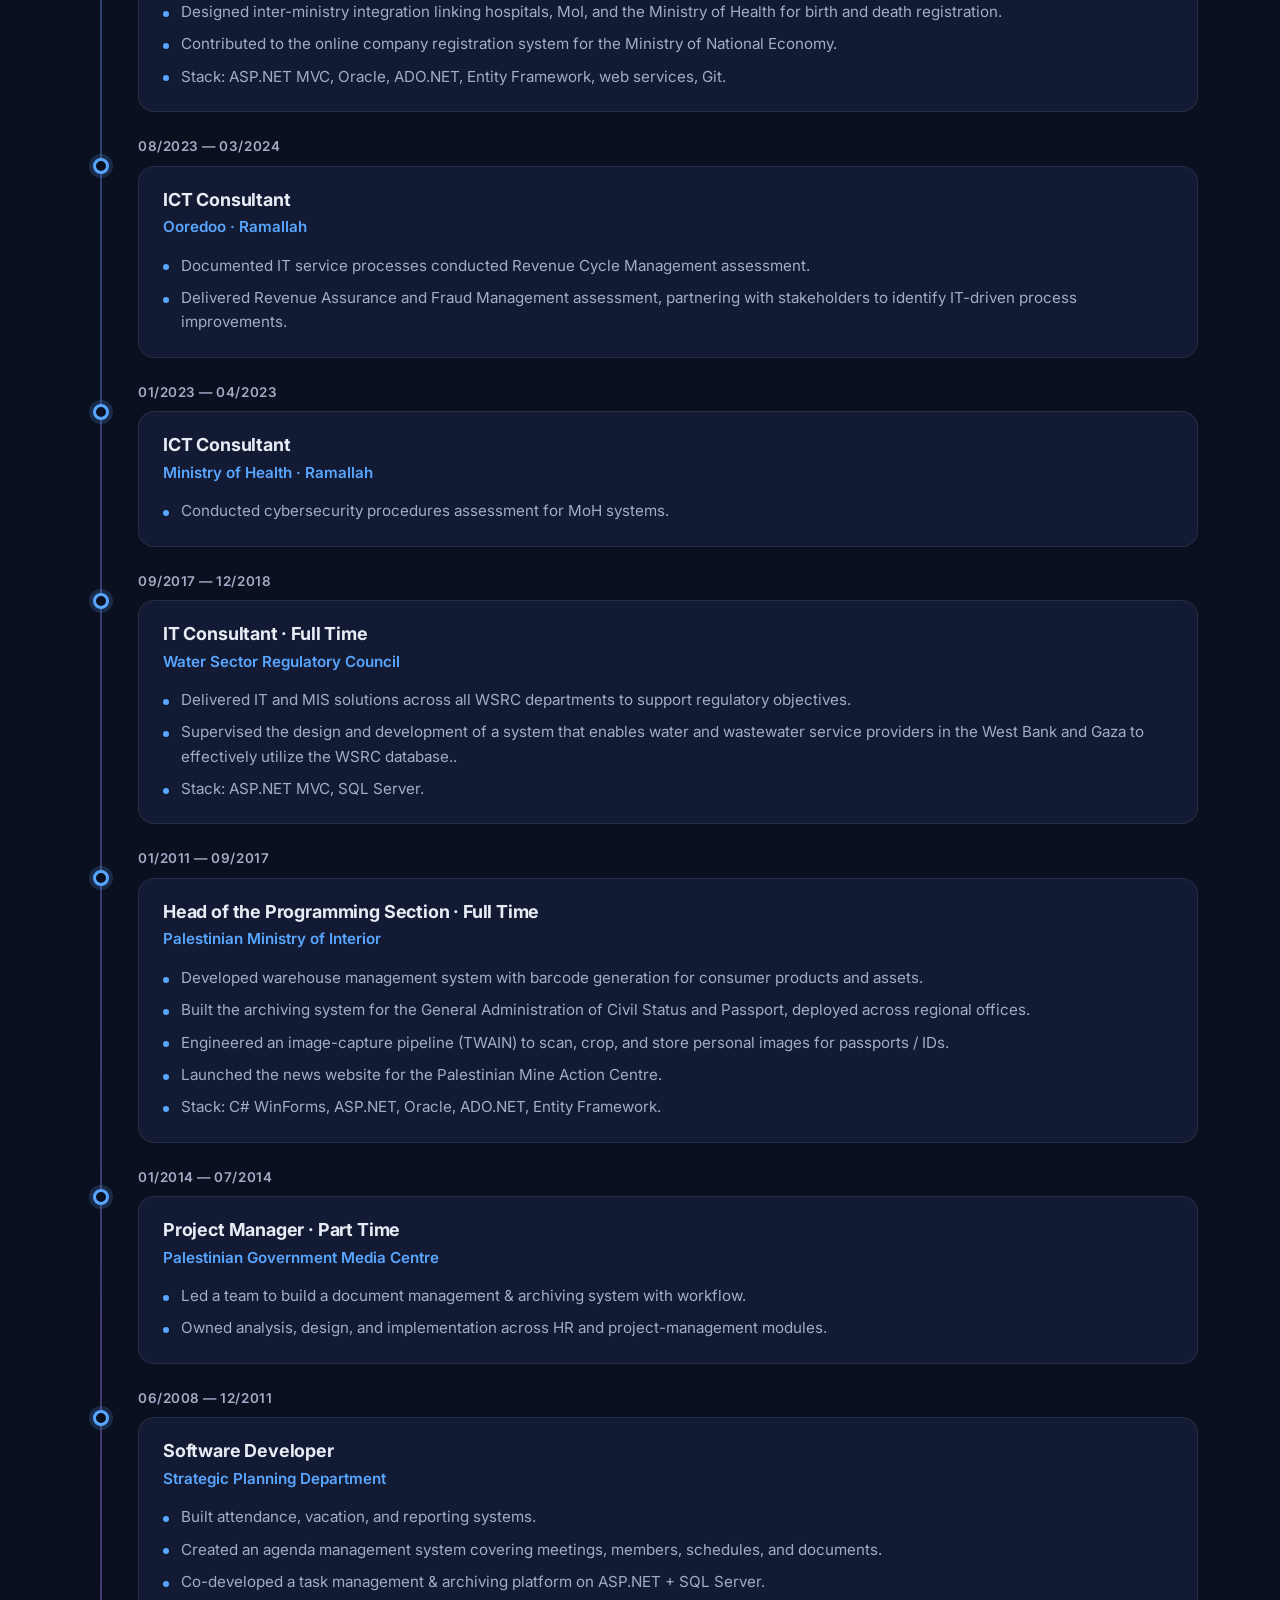
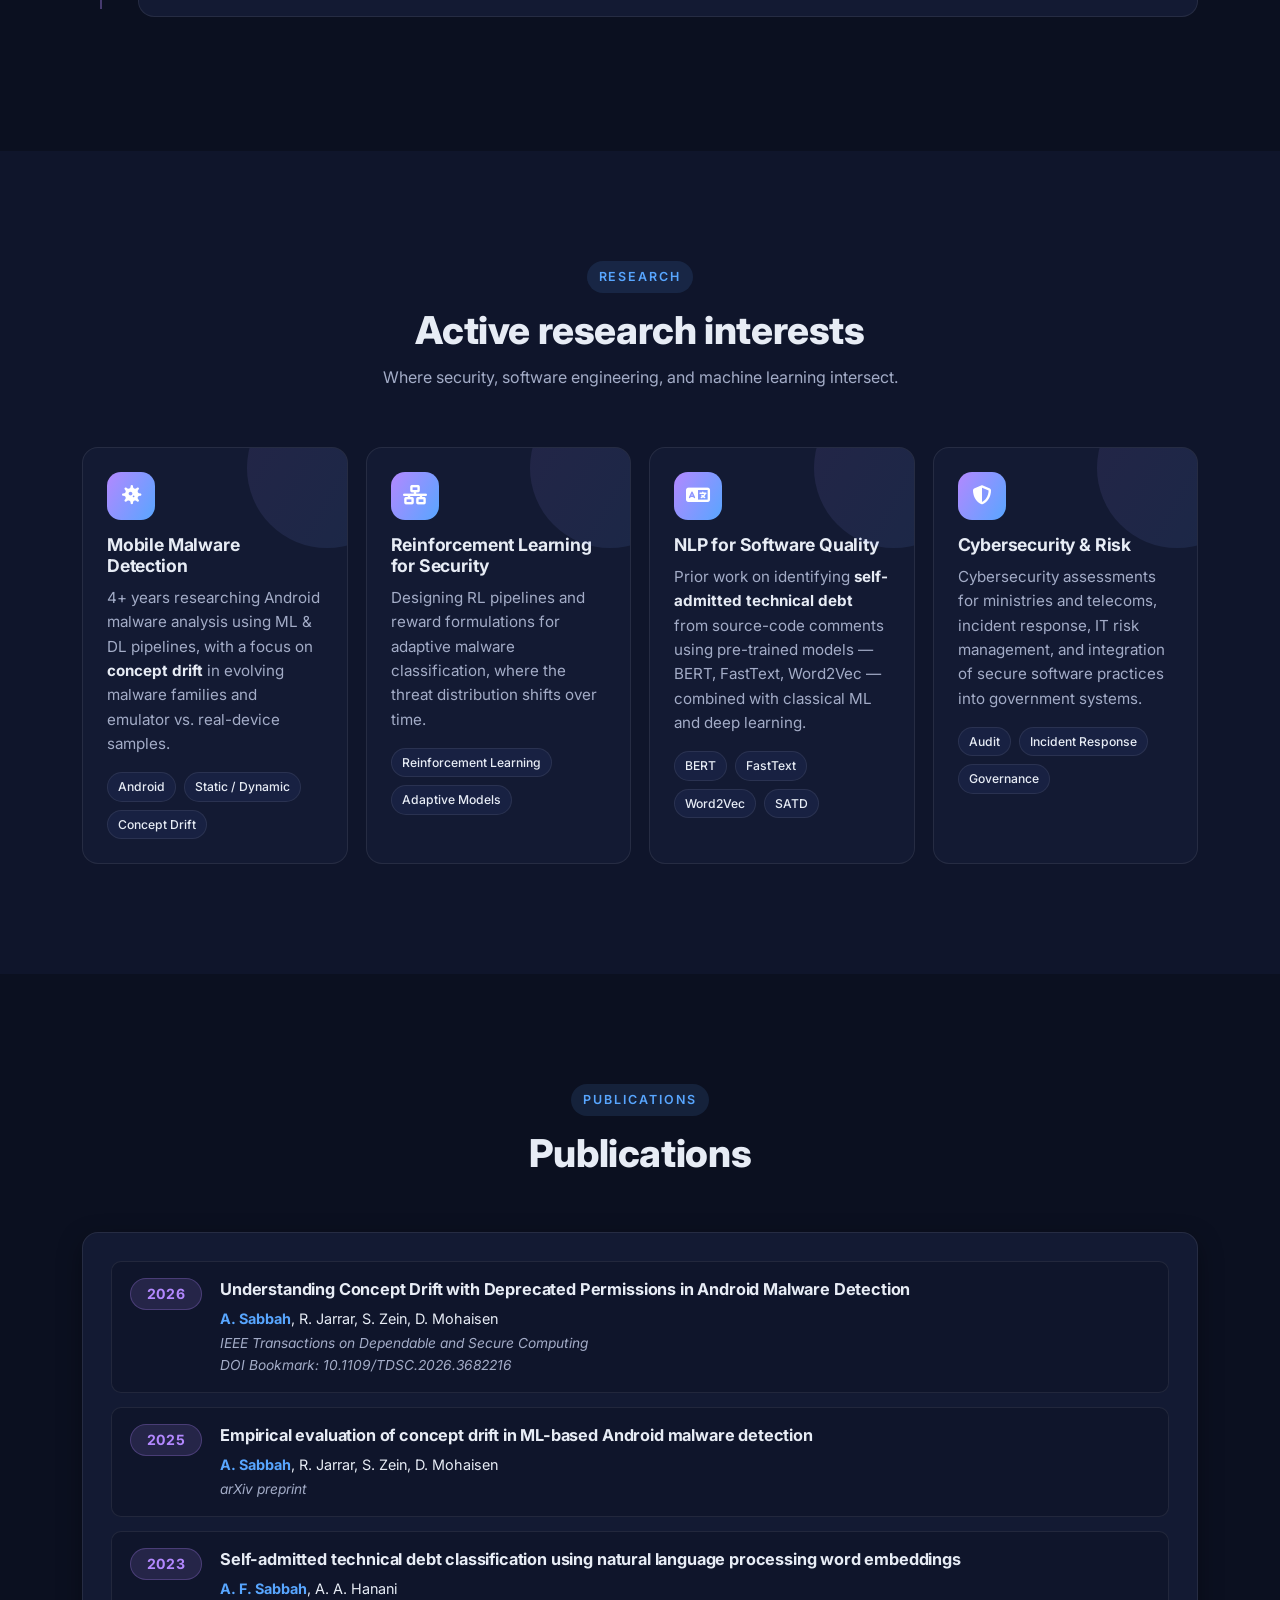
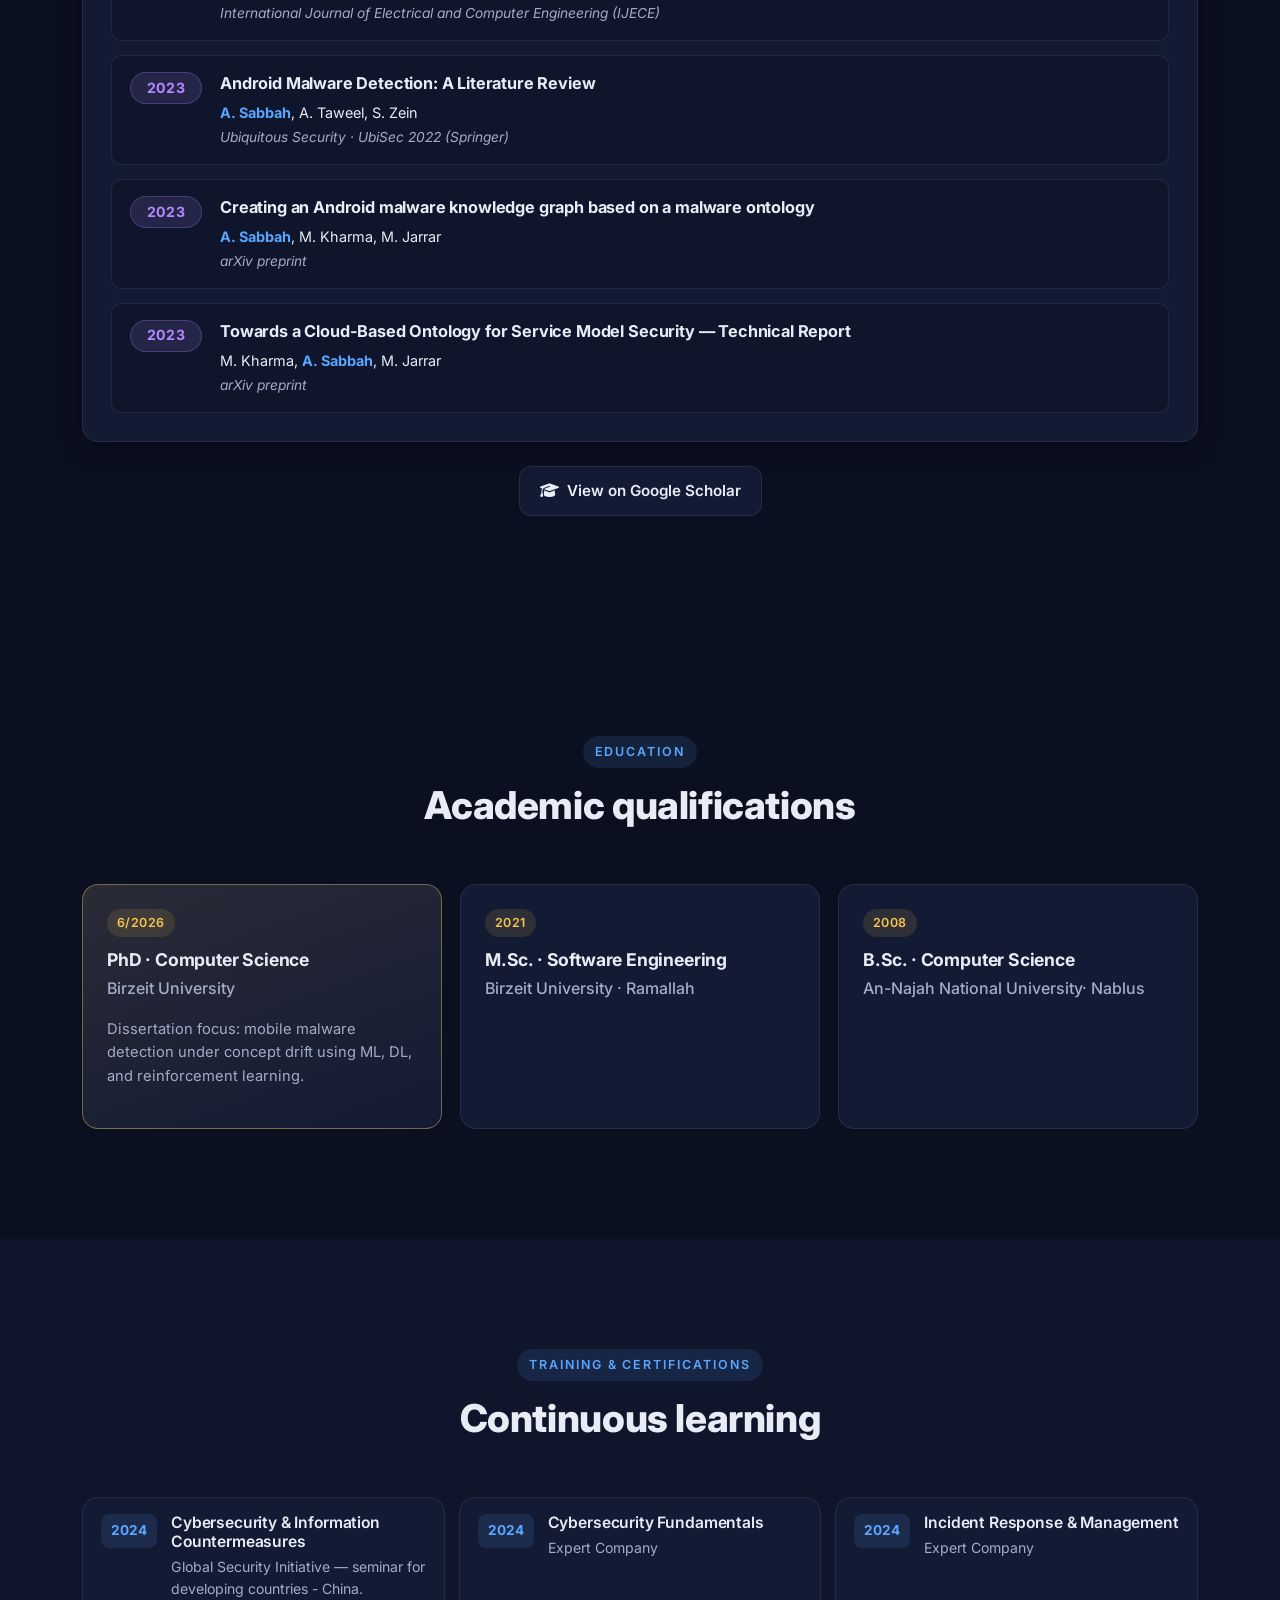
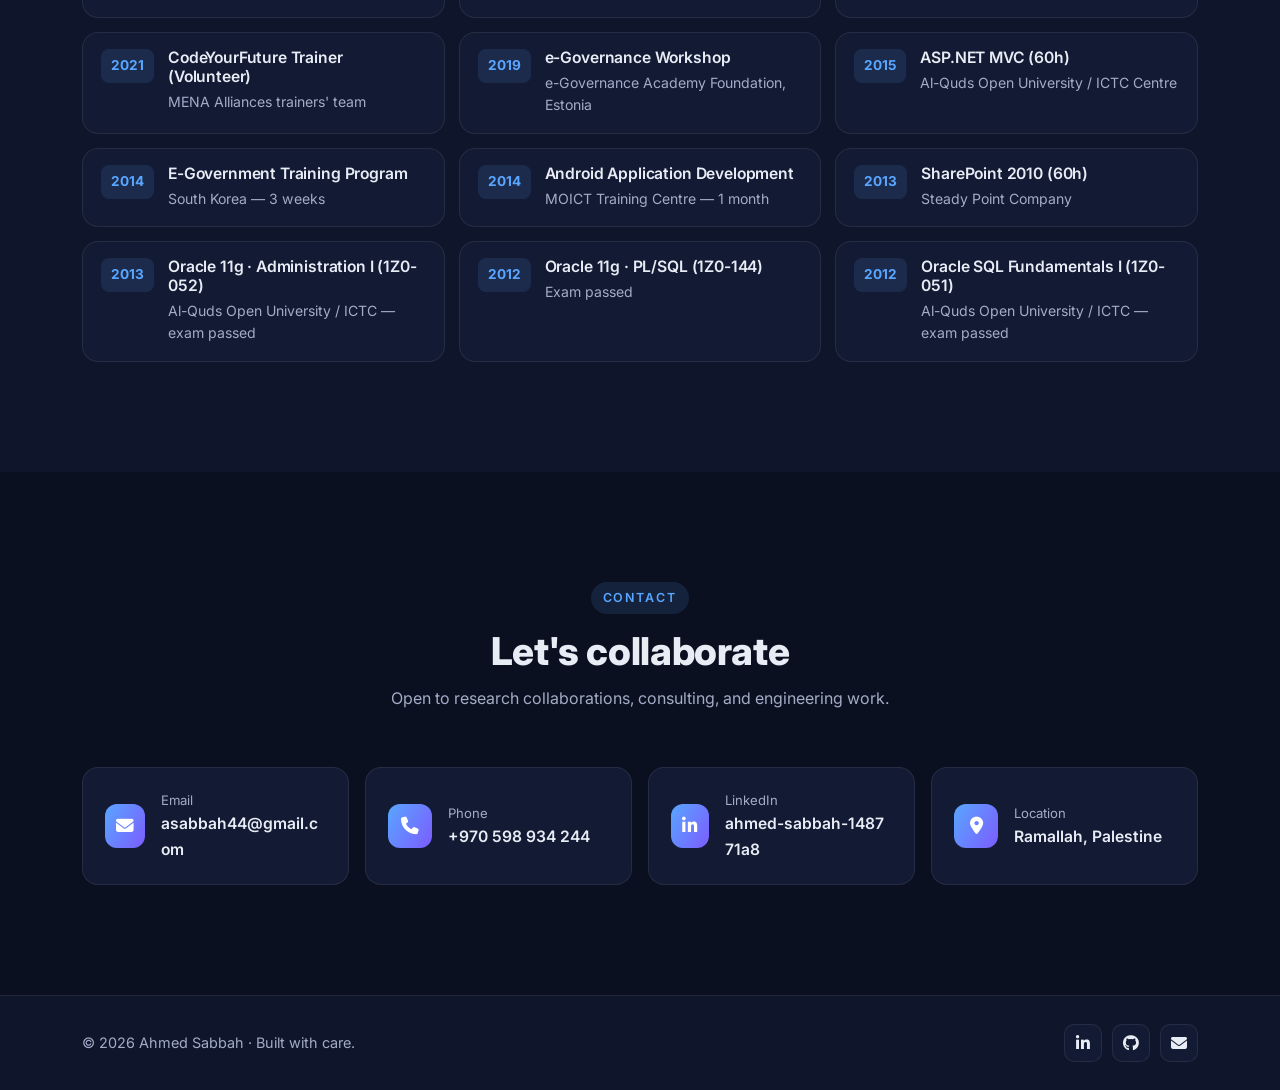
==== commit 32454597: "Update timeline dates in index.html" ====
--- a/index.html
+++ b/index.html
@@ -258,7 +258,7 @@
                 </li>
 
                 <li class="timeline__item">
-                    <div class="timeline__date">01/2019 — 6/2026</div>
+                    <div class="timeline__date">01/2019 — Present</div>
                     <div class="timeline__card">
                         <div class="timeline__role">
                             <h3>Software Engineer · Full Time</h3>
@@ -509,7 +509,7 @@
             </div>
             <div class="edu__grid">
                 <article class="edu-card edu-card--featured">
-                    <div class="edu-card__year">Expected 8/2026</div>
+                    <div class="edu-card__year">6/2026</div>
                     <h3>PhD · Computer Science</h3>
                     <p class="edu-card__org">Birzeit University</p>
                     <p class="edu-card__note">Dissertation focus: mobile malware detection under concept drift using ML, DL, and reinforcement learning.</p>
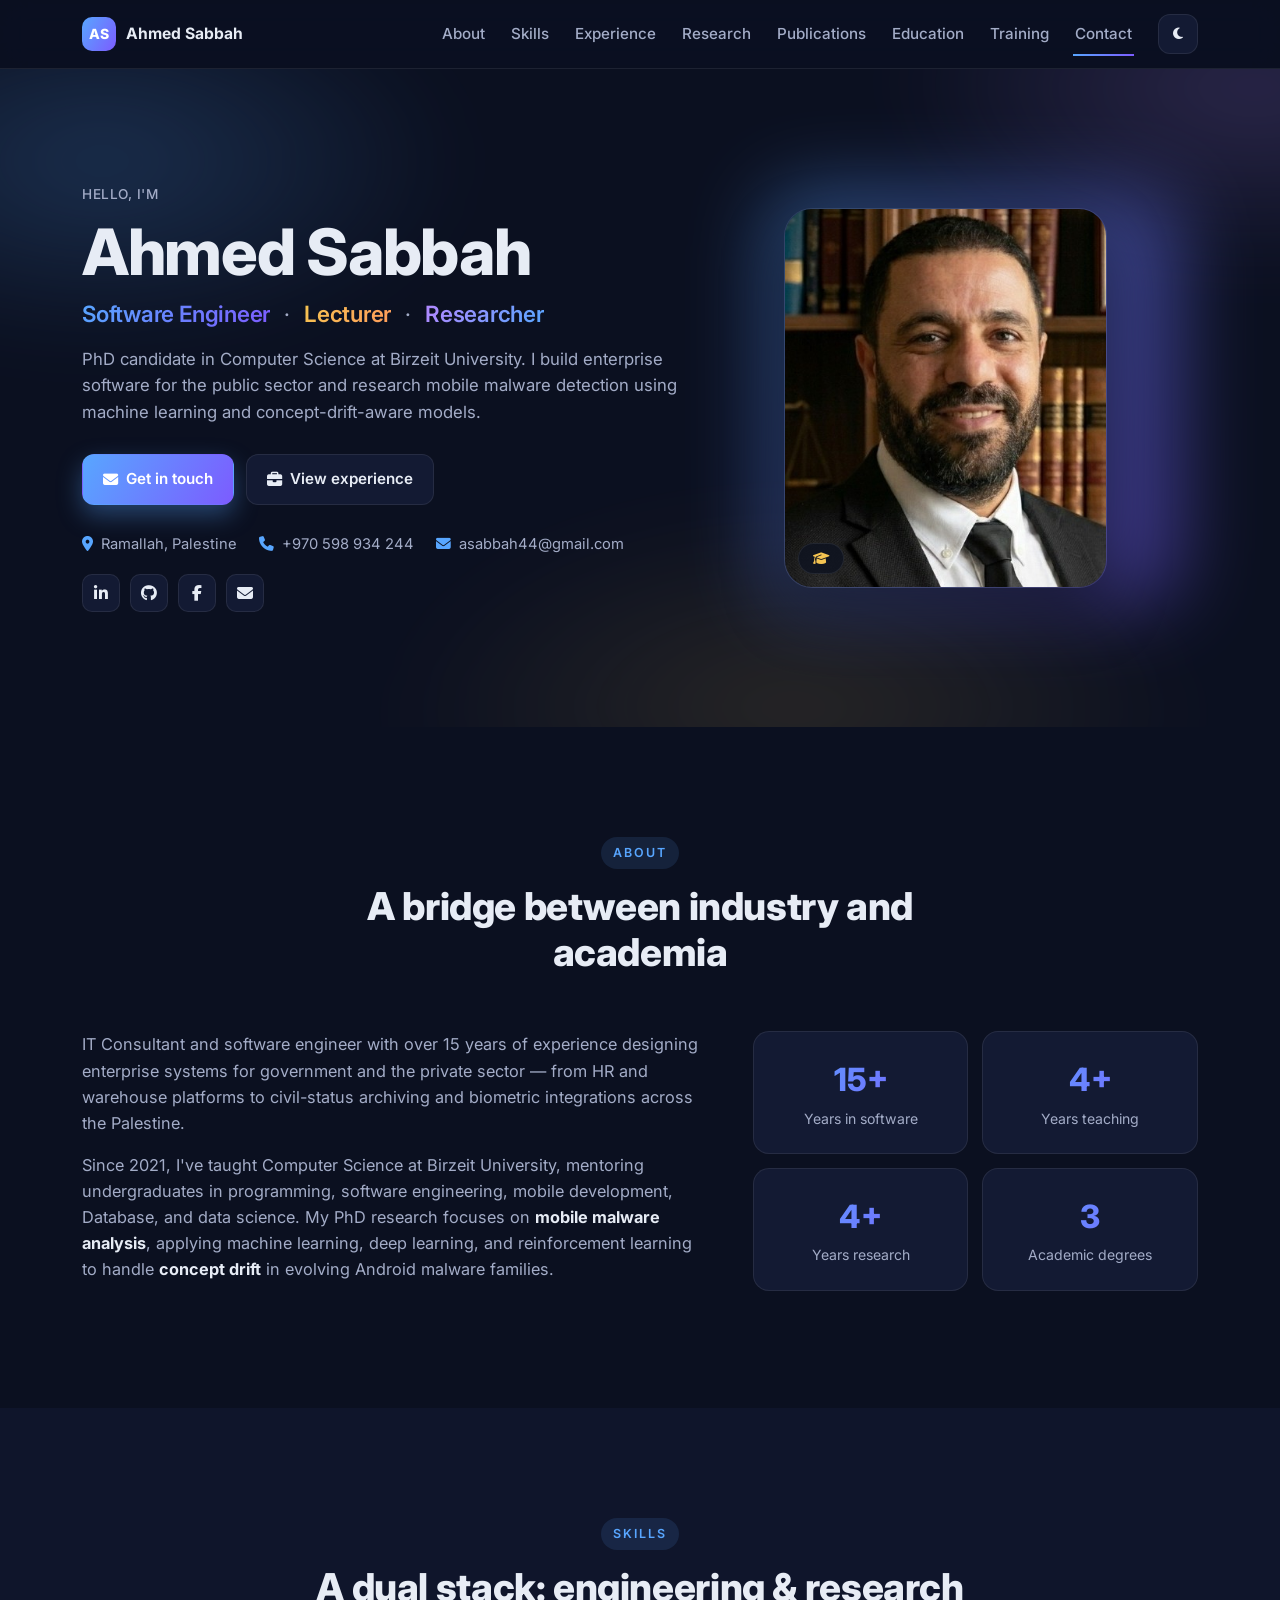
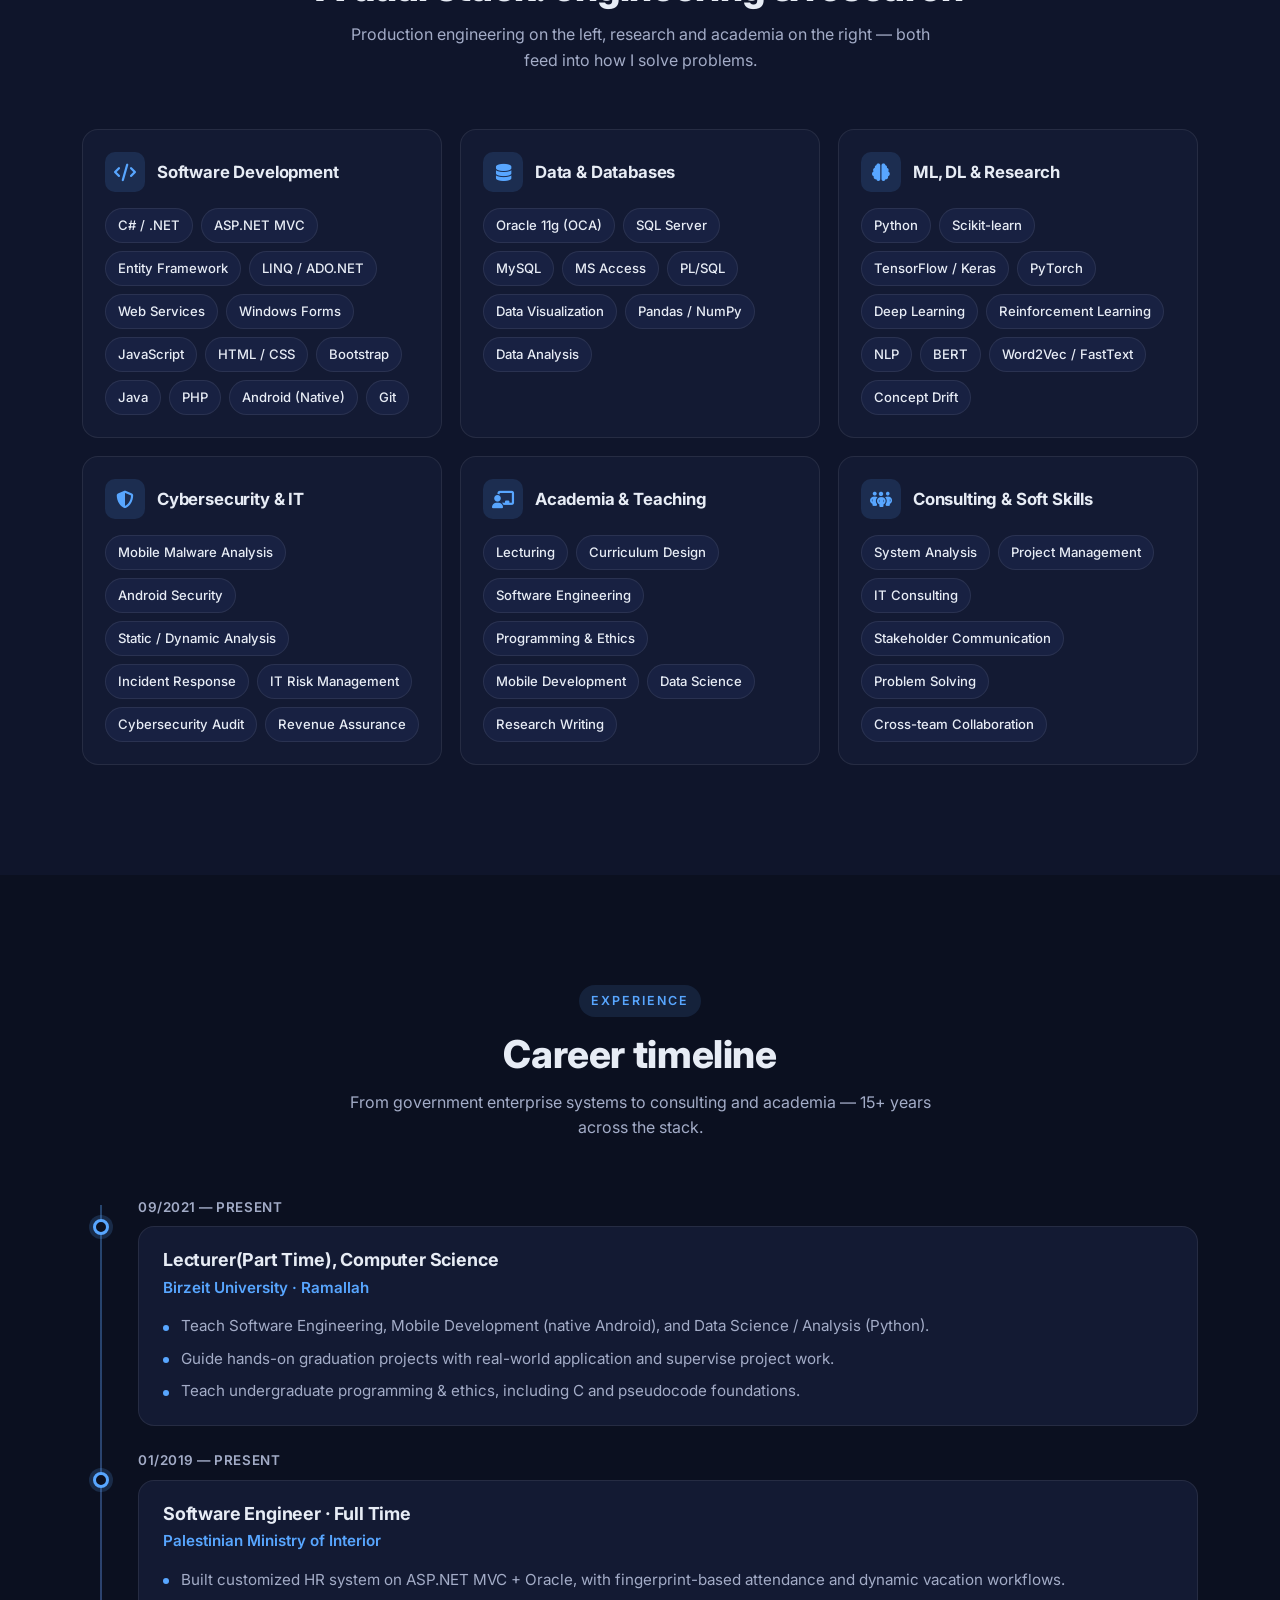
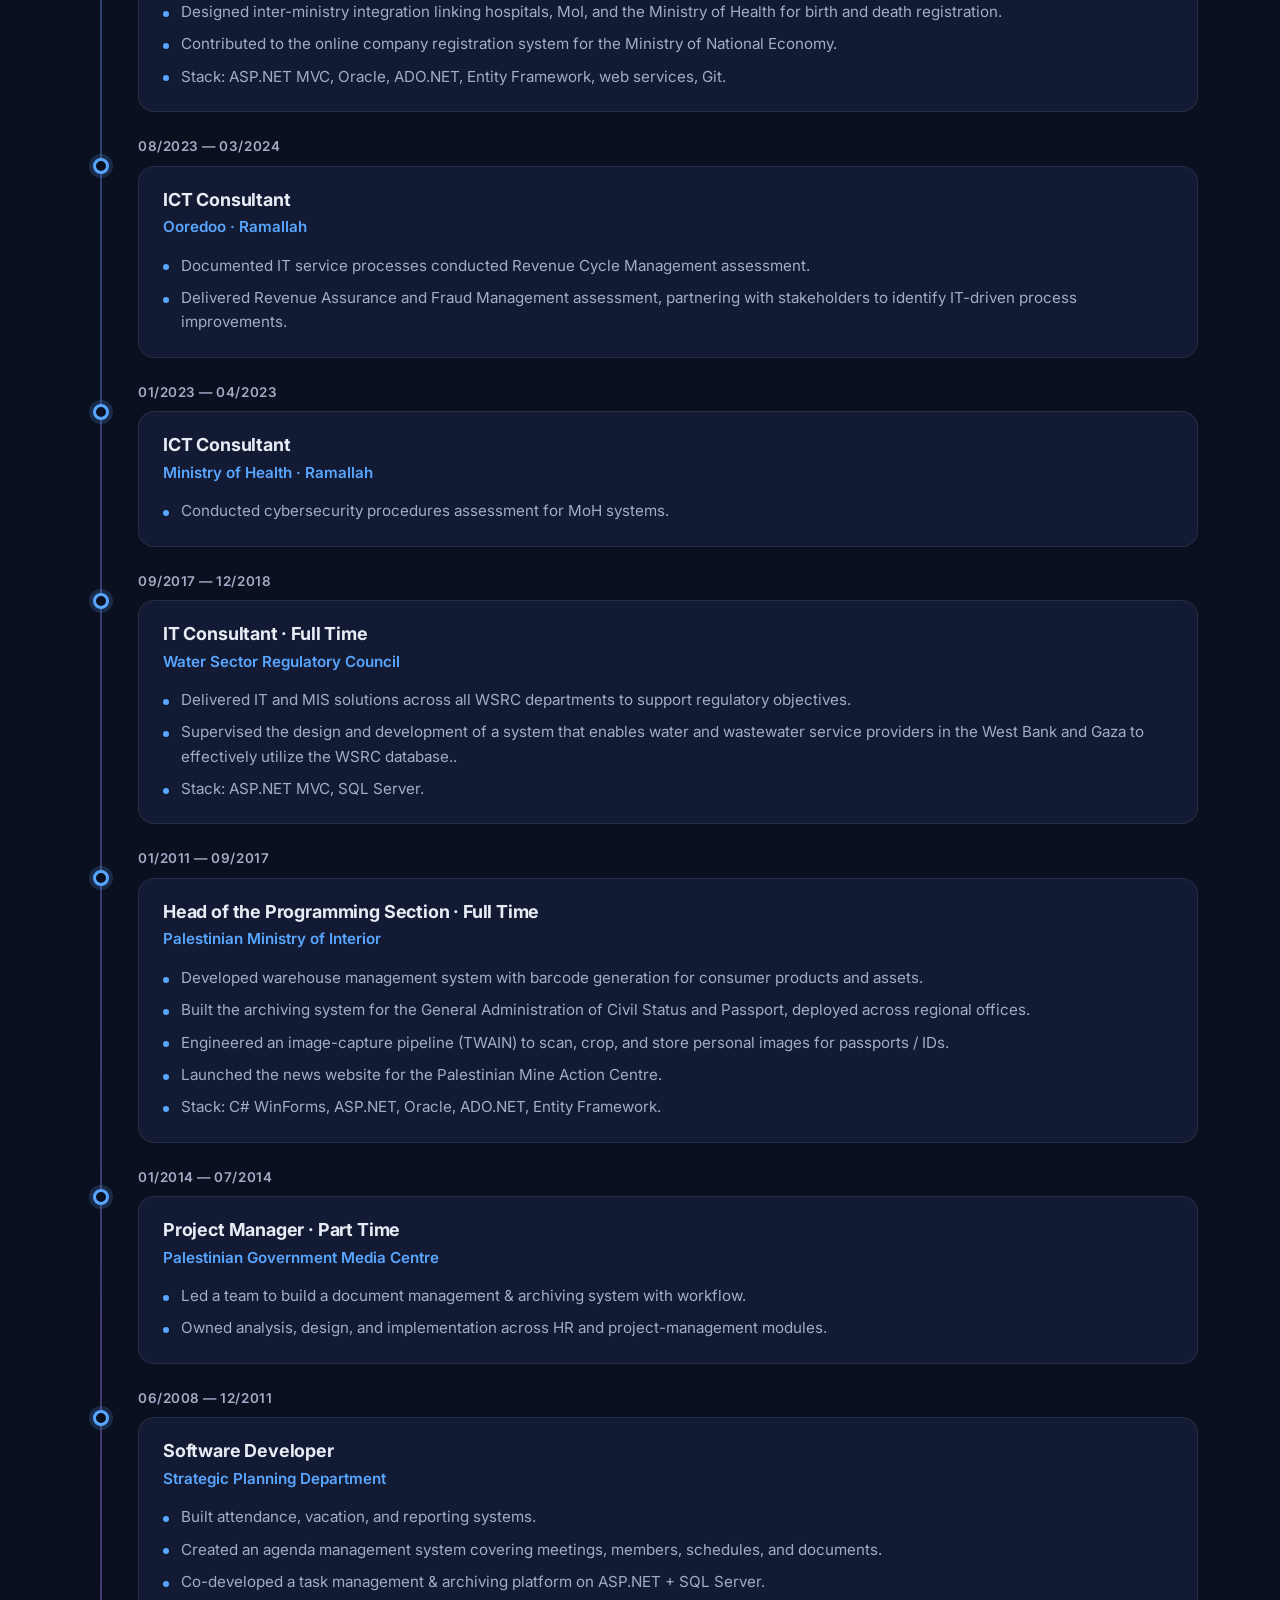
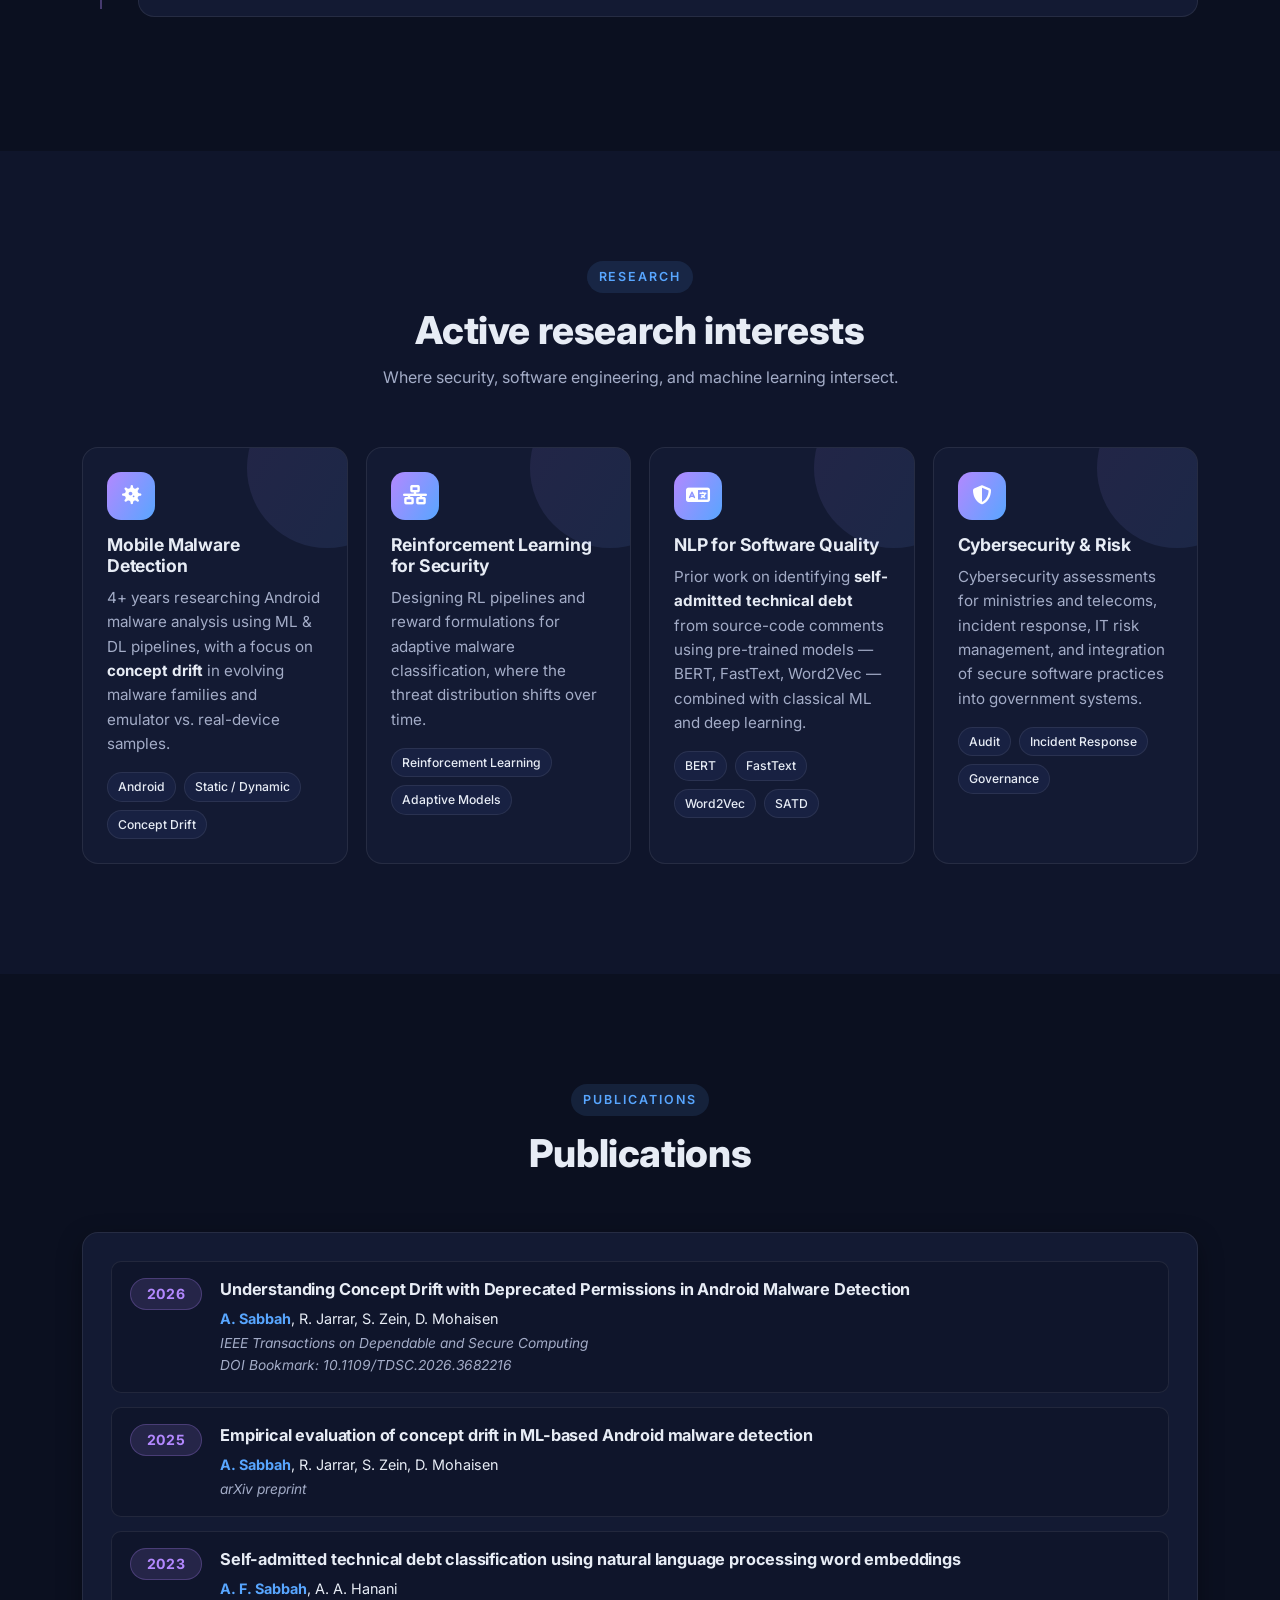
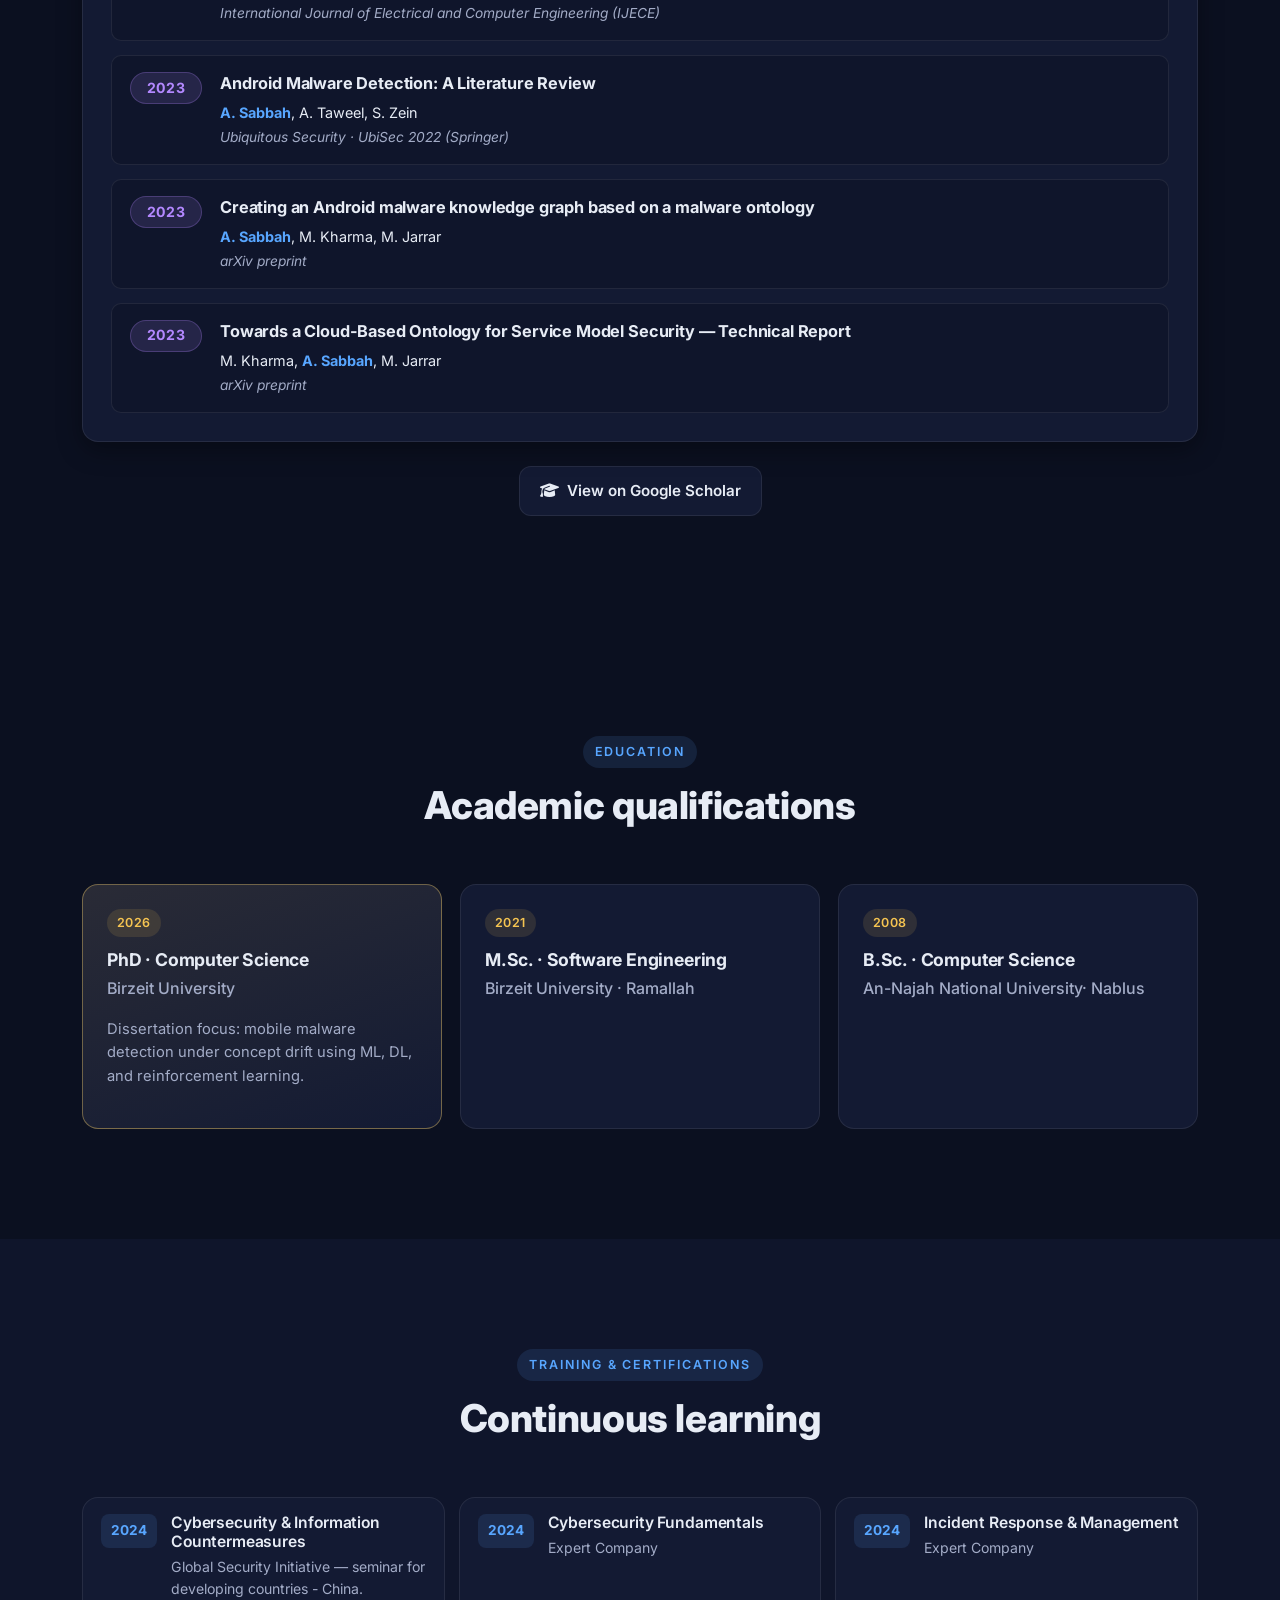
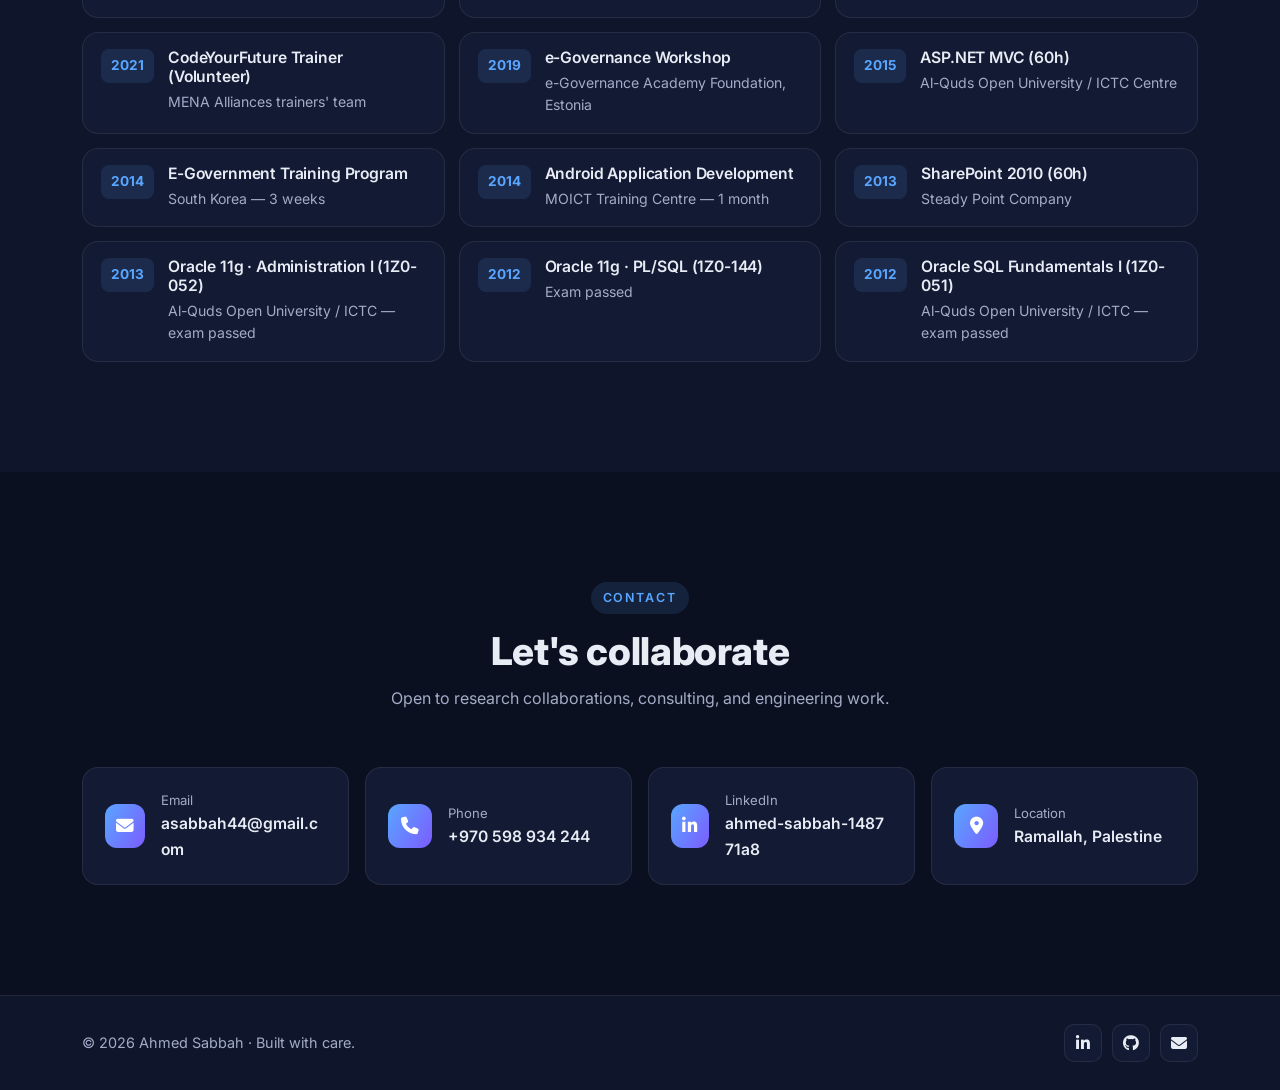
==== commit 28be2eef: "Update index.html" ====
--- a/index.html
+++ b/index.html
@@ -509,7 +509,7 @@
             </div>
             <div class="edu__grid">
                 <article class="edu-card edu-card--featured">
-                    <div class="edu-card__year">6/2026</div>
+                    <div class="edu-card__year">2026</div>
                     <h3>PhD · Computer Science</h3>
                     <p class="edu-card__org">Birzeit University</p>
                     <p class="edu-card__note">Dissertation focus: mobile malware detection under concept drift using ML, DL, and reinforcement learning.</p>
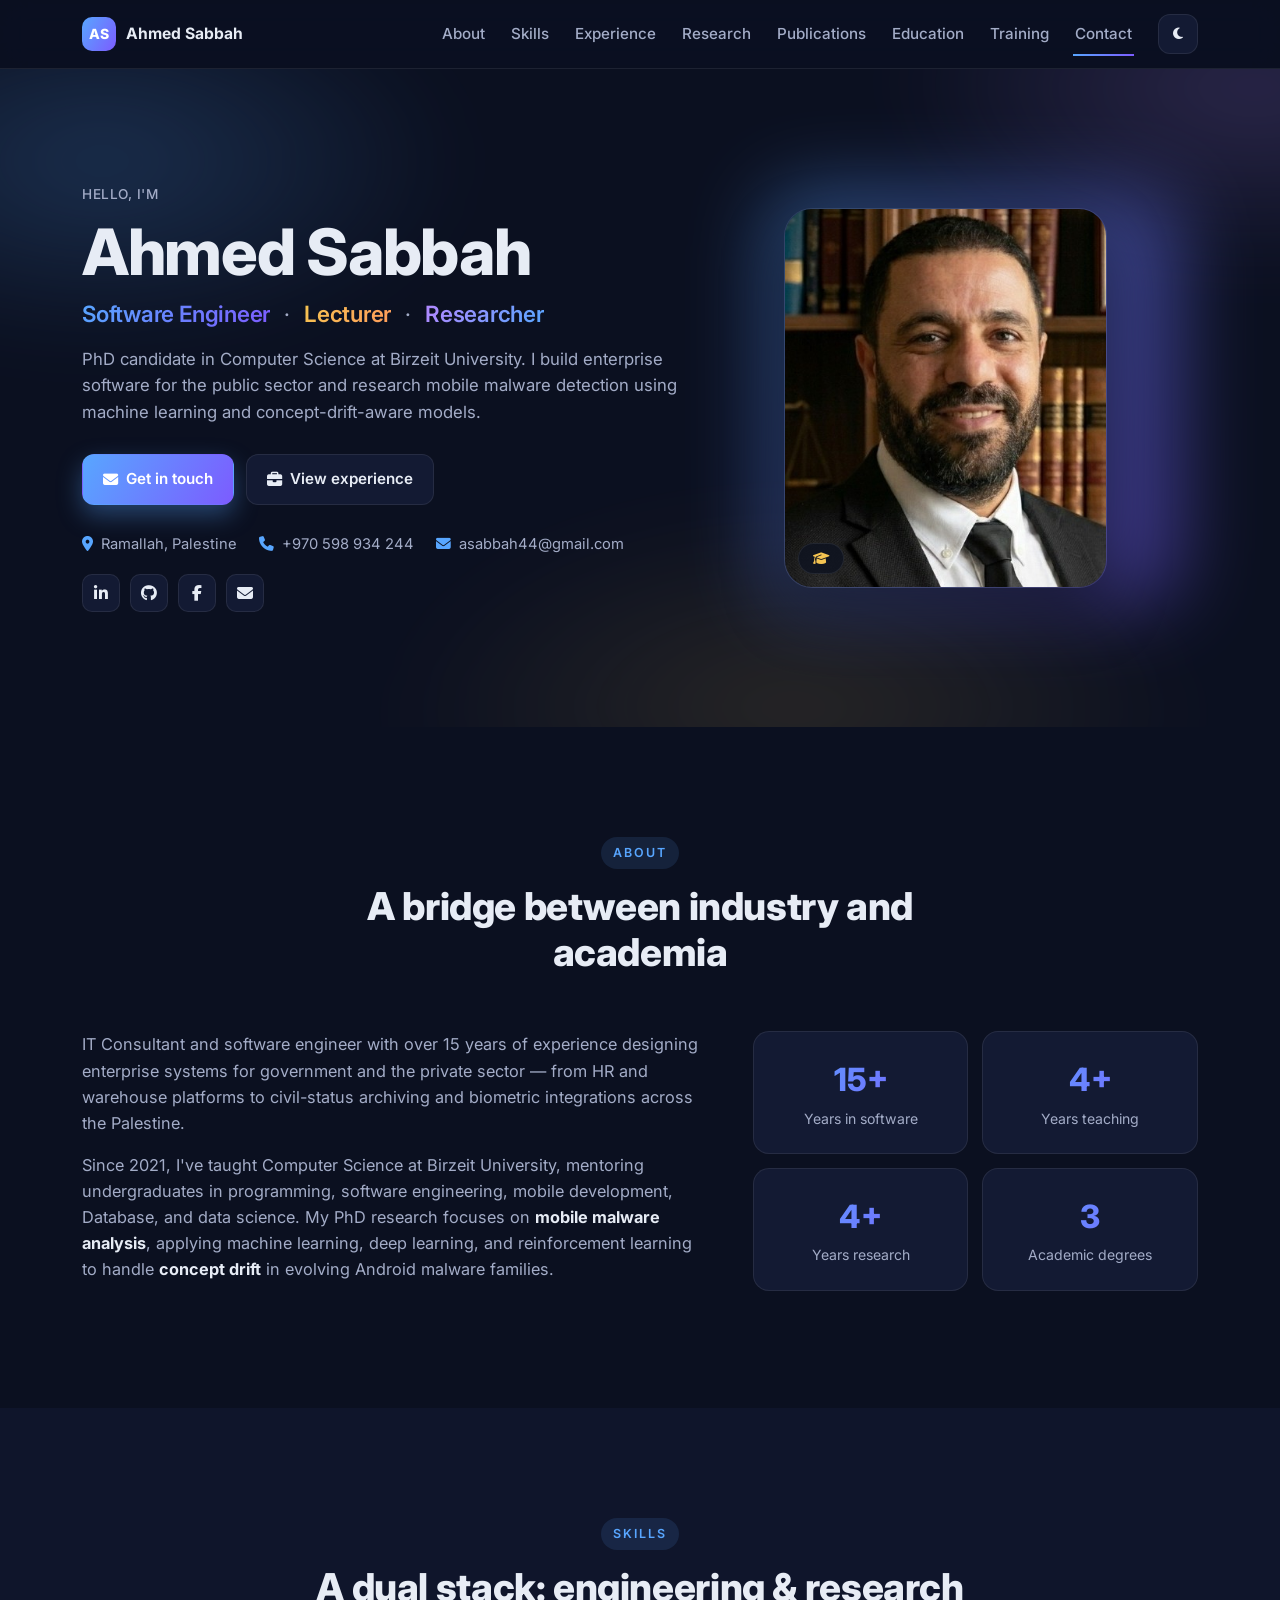
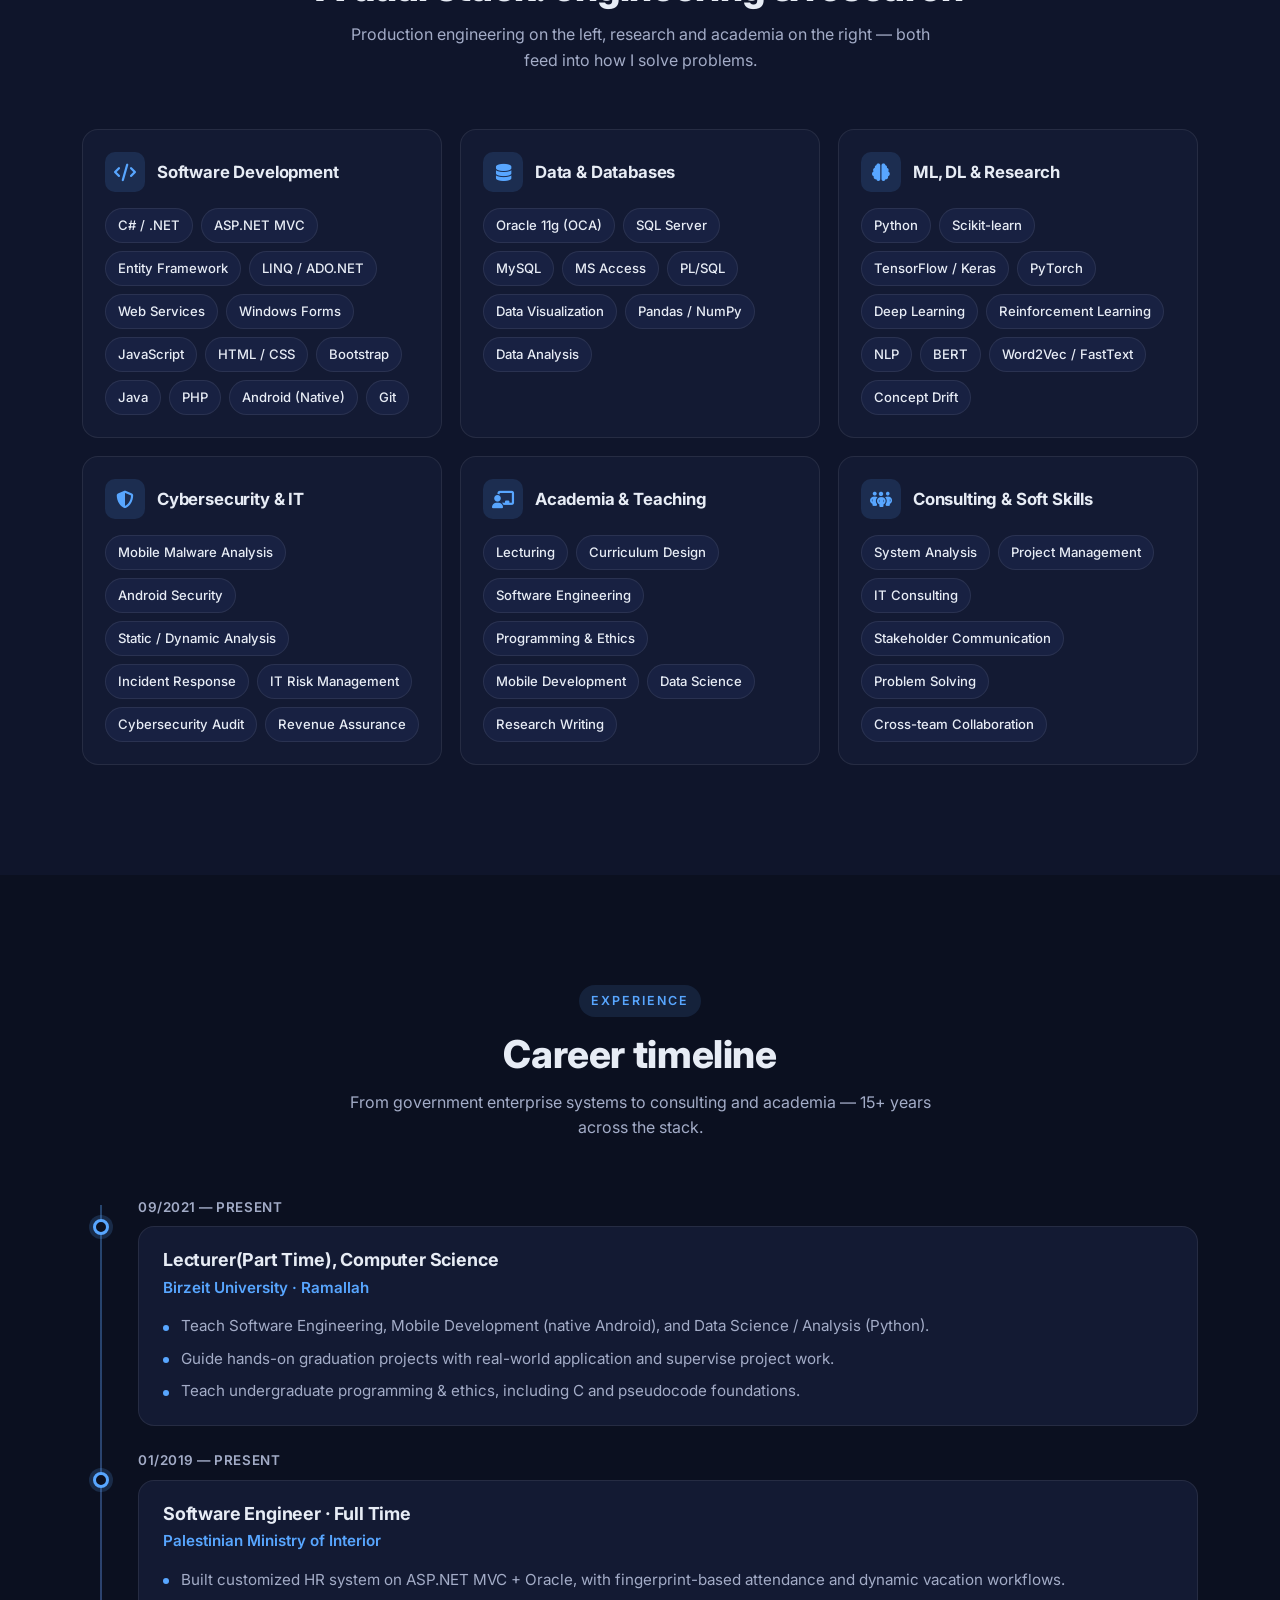
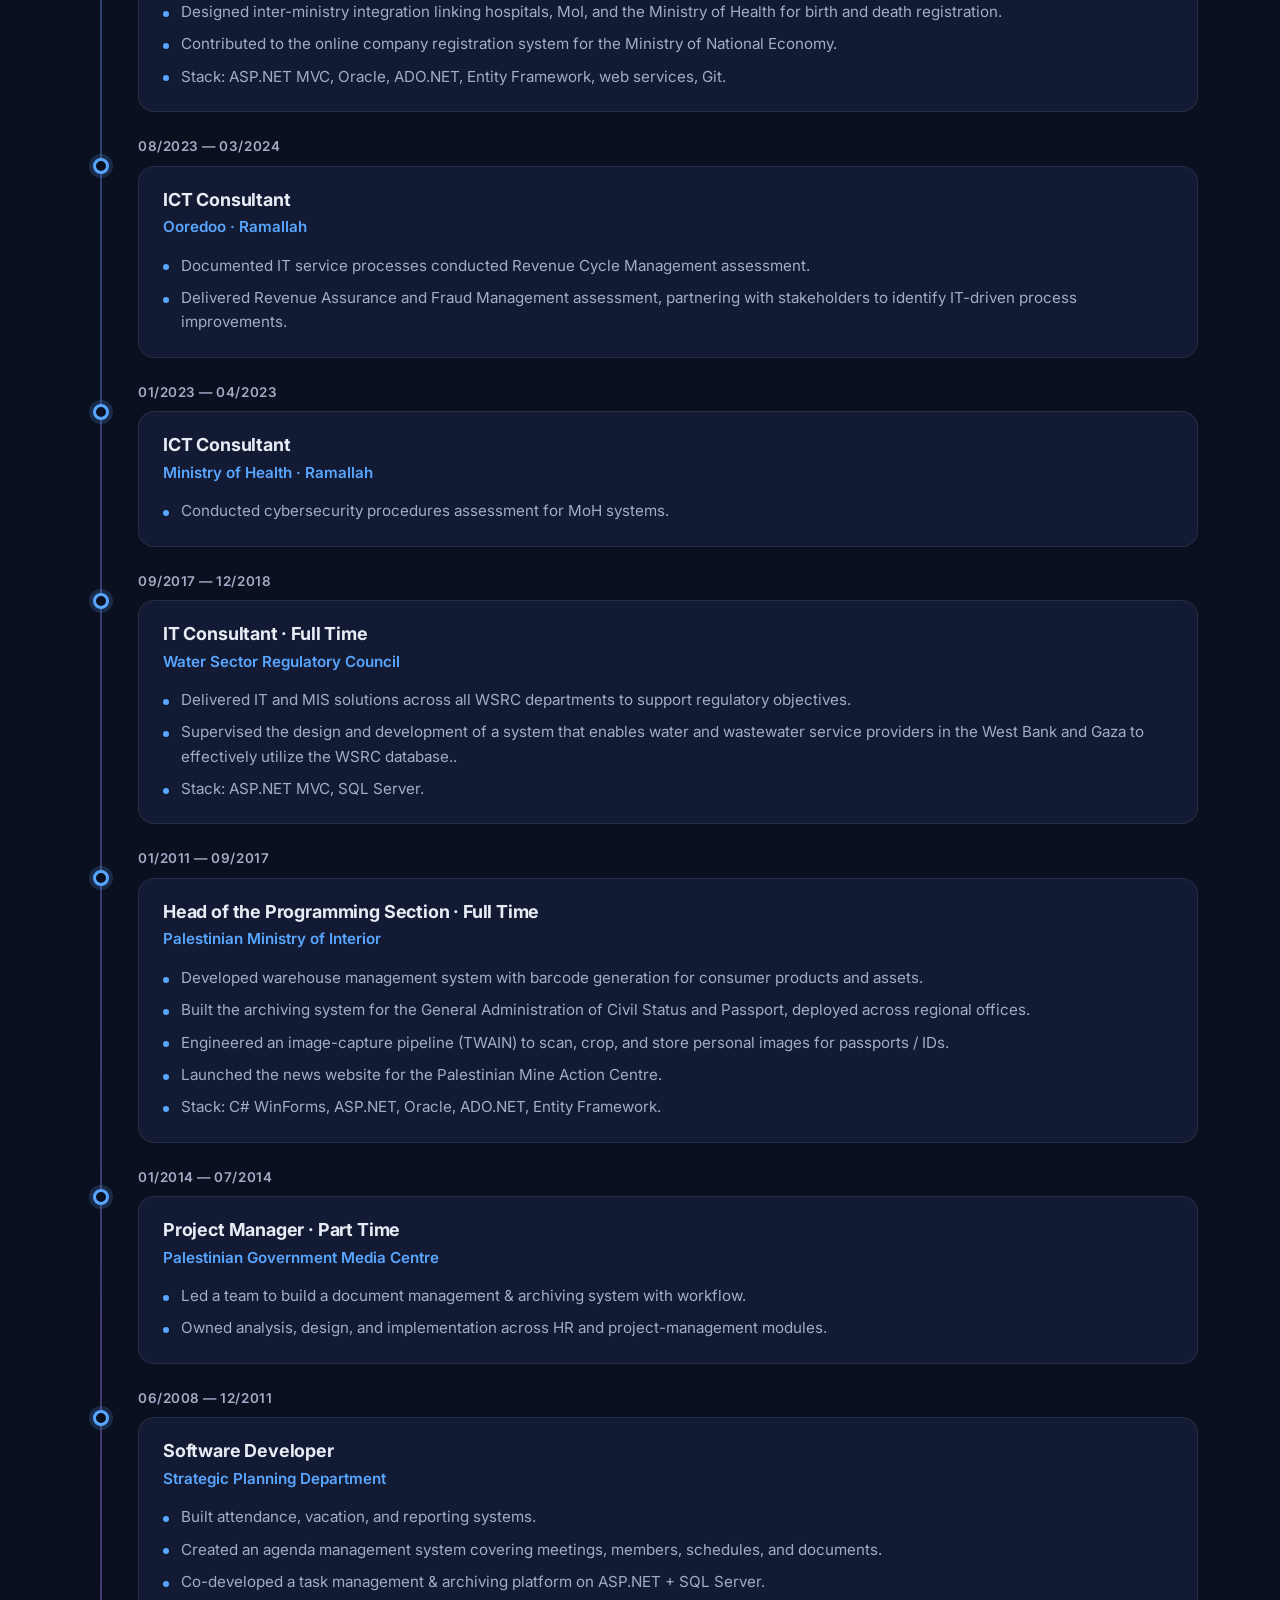
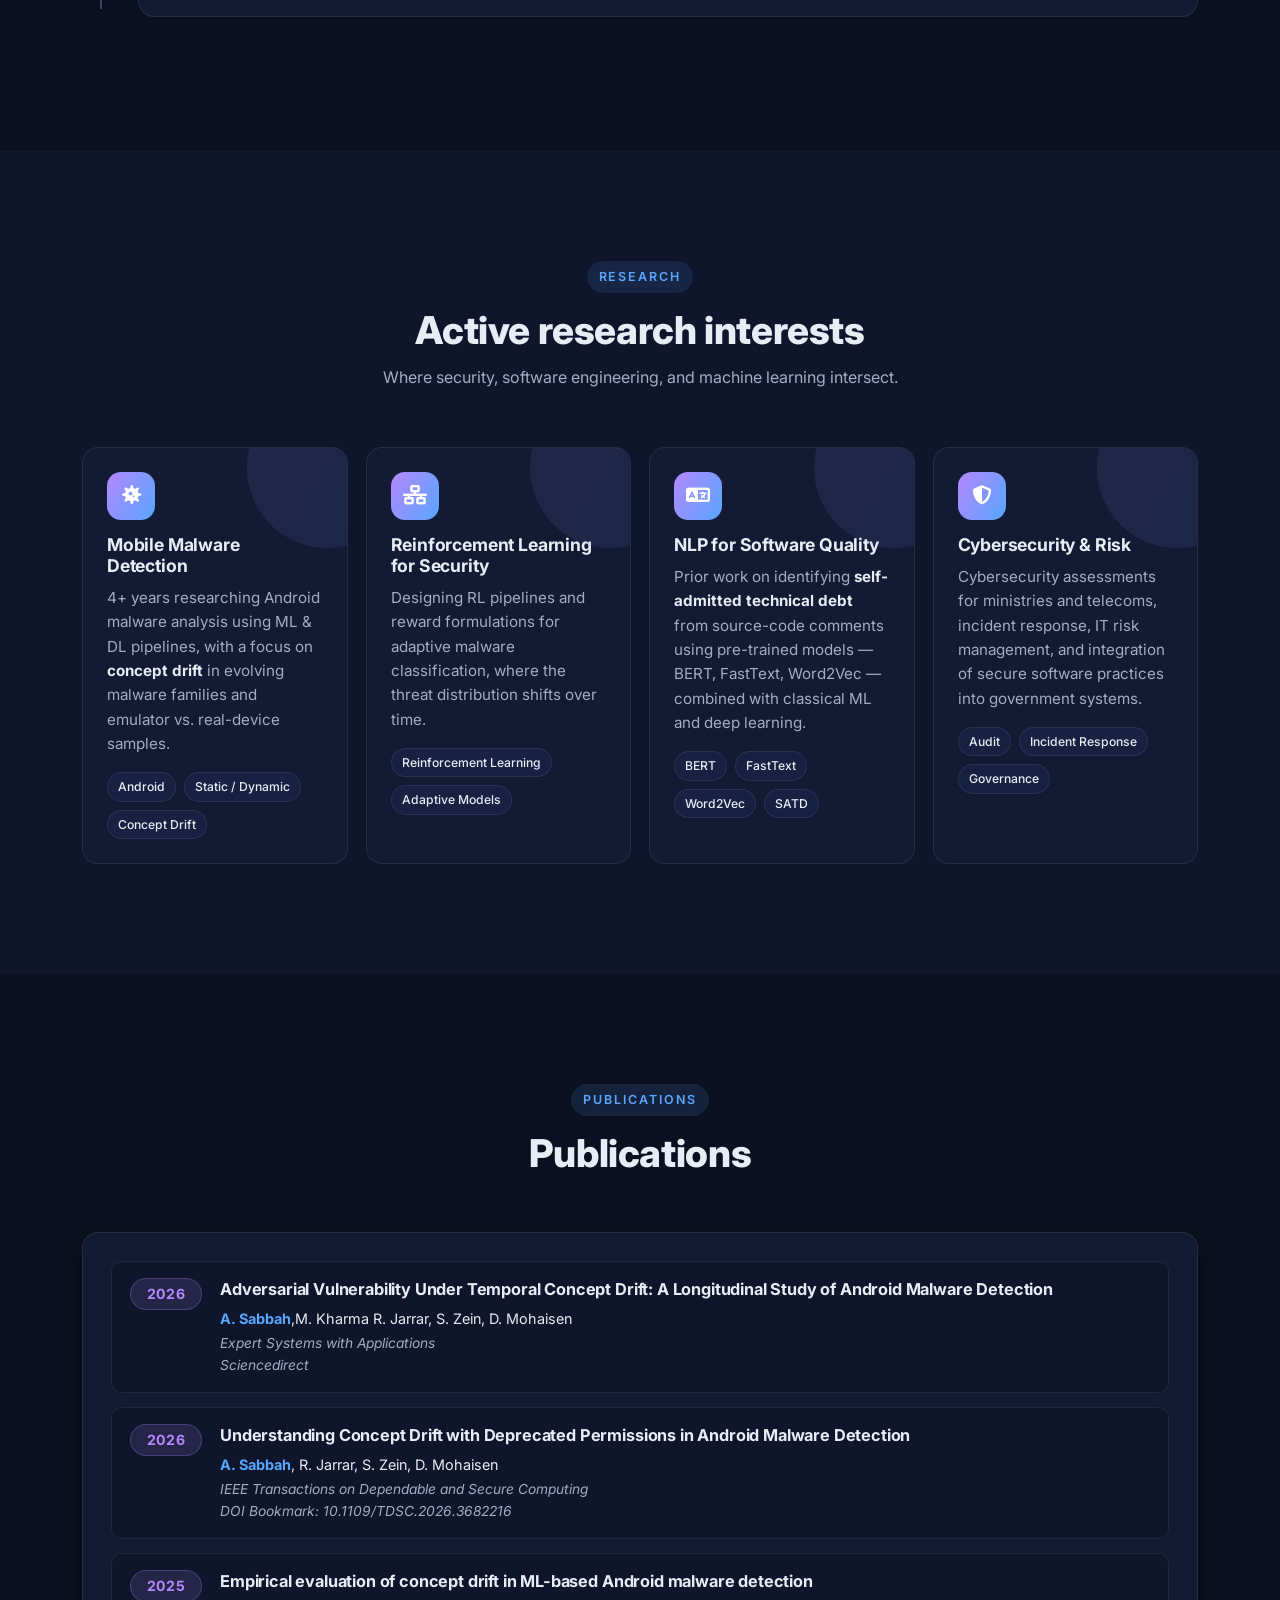
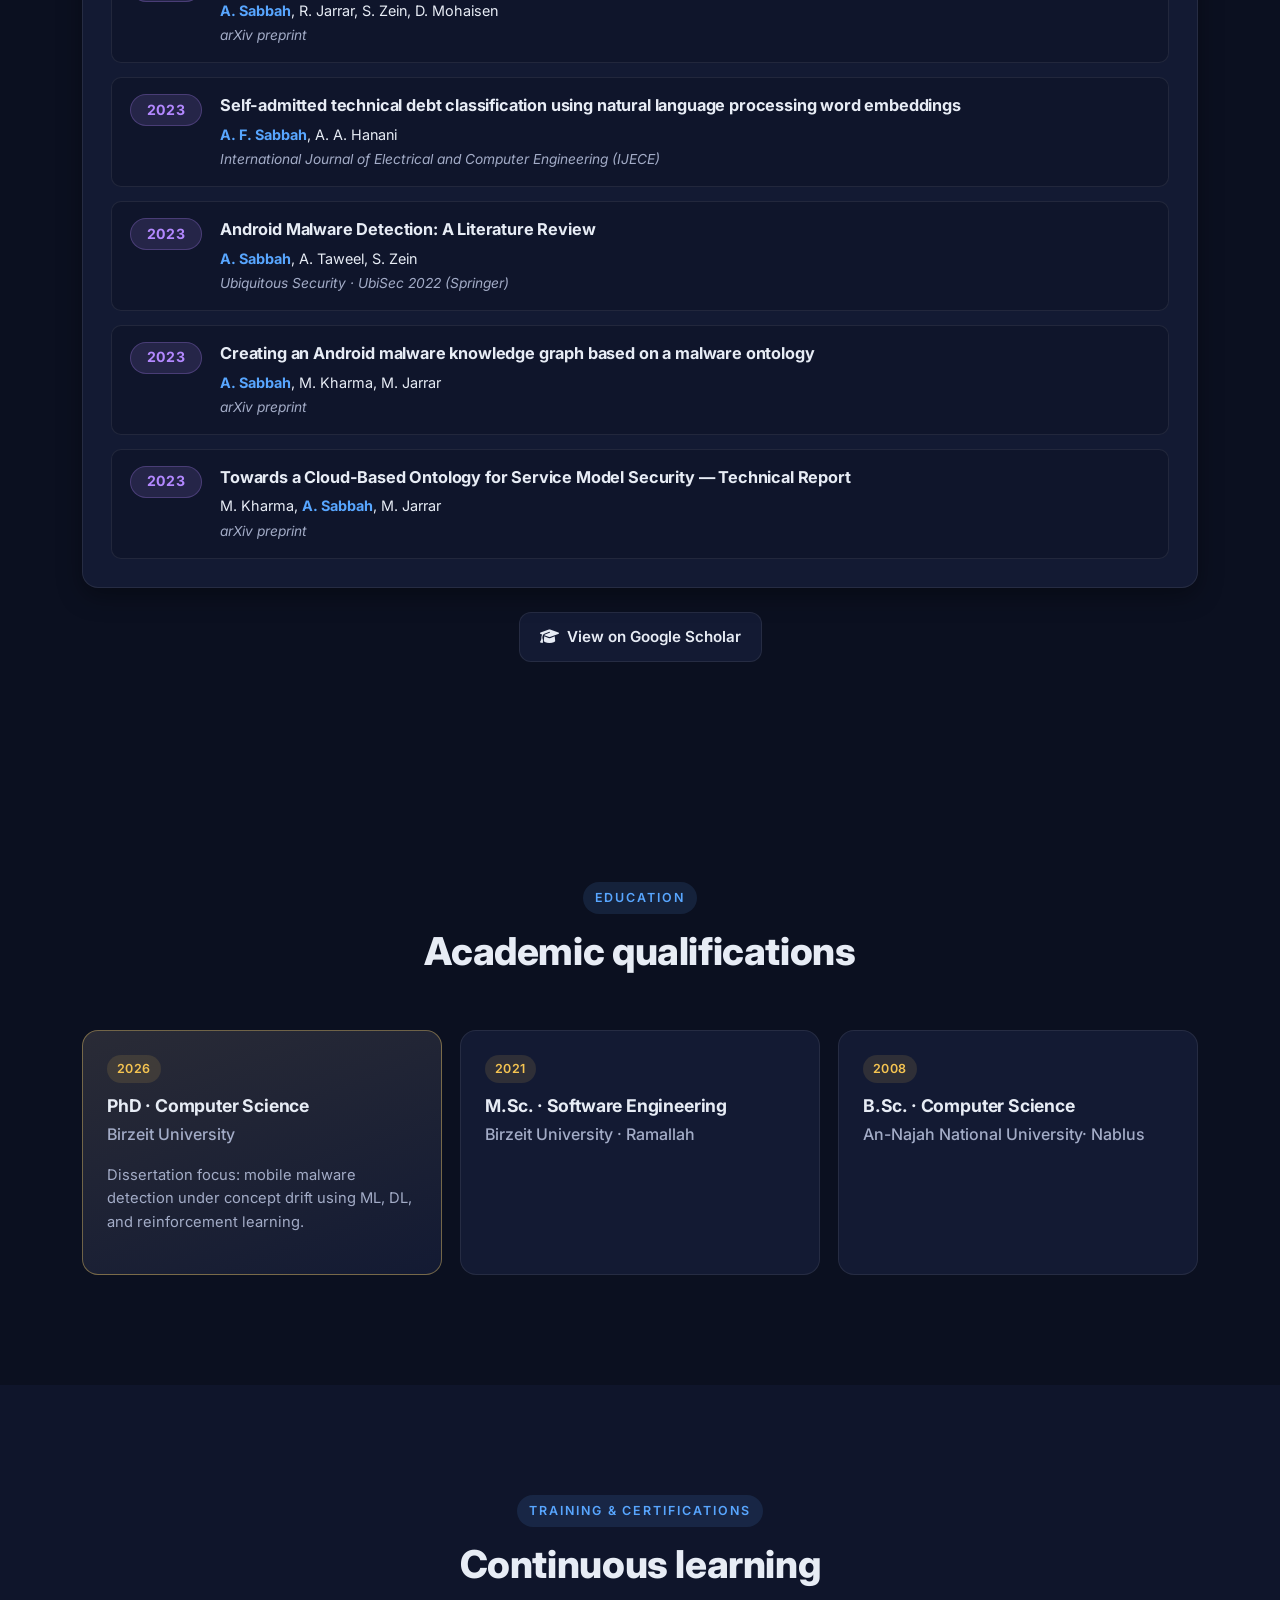
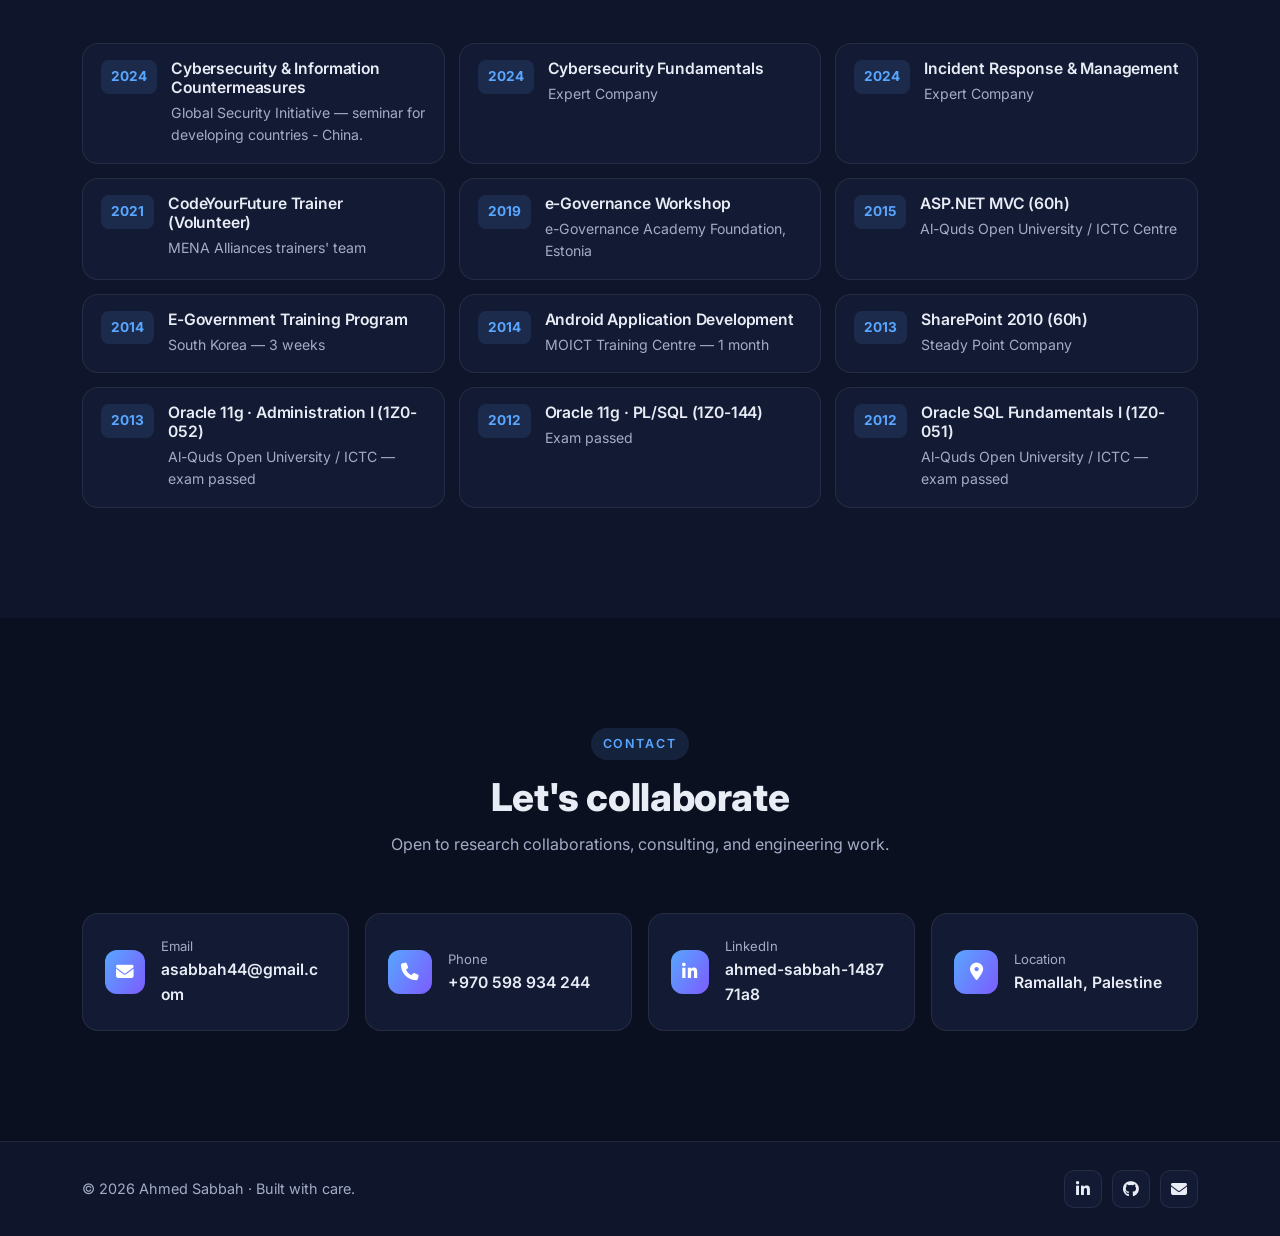
==== commit 3ef8c2f7: "Add publication entry for 2026 study on malware detection Added a new publication entry for a study " ====
--- a/index.html
+++ b/index.html
@@ -423,6 +423,18 @@
 
             <ol class="pub-list">
 
+                 <li class="pub">
+                    <span class="pub__year">2026</span>
+                    <div class="pub__body">
+                        <h3 class="pub__title">
+                            <a href="https://doi.org/10.1016/j.eswa.2026.133560" target="_blank" rel="noopener">Adversarial Vulnerability Under Temporal Concept Drift: A Longitudinal Study of Android Malware Detection</a>
+                        </h3>
+                        <p class="pub__authors"><strong>A. Sabbah</strong>,M. Kharma  R. Jarrar, S. Zein, D. Mohaisen</p>
+                        <p class="pub__venue">Expert Systems with Applications</p>
+                         <p class="pub__venue">Sciencedirect</p>
+                    </div>
+                </li>
+
                 <li class="pub">
                     <span class="pub__year">2026</span>
                     <div class="pub__body">
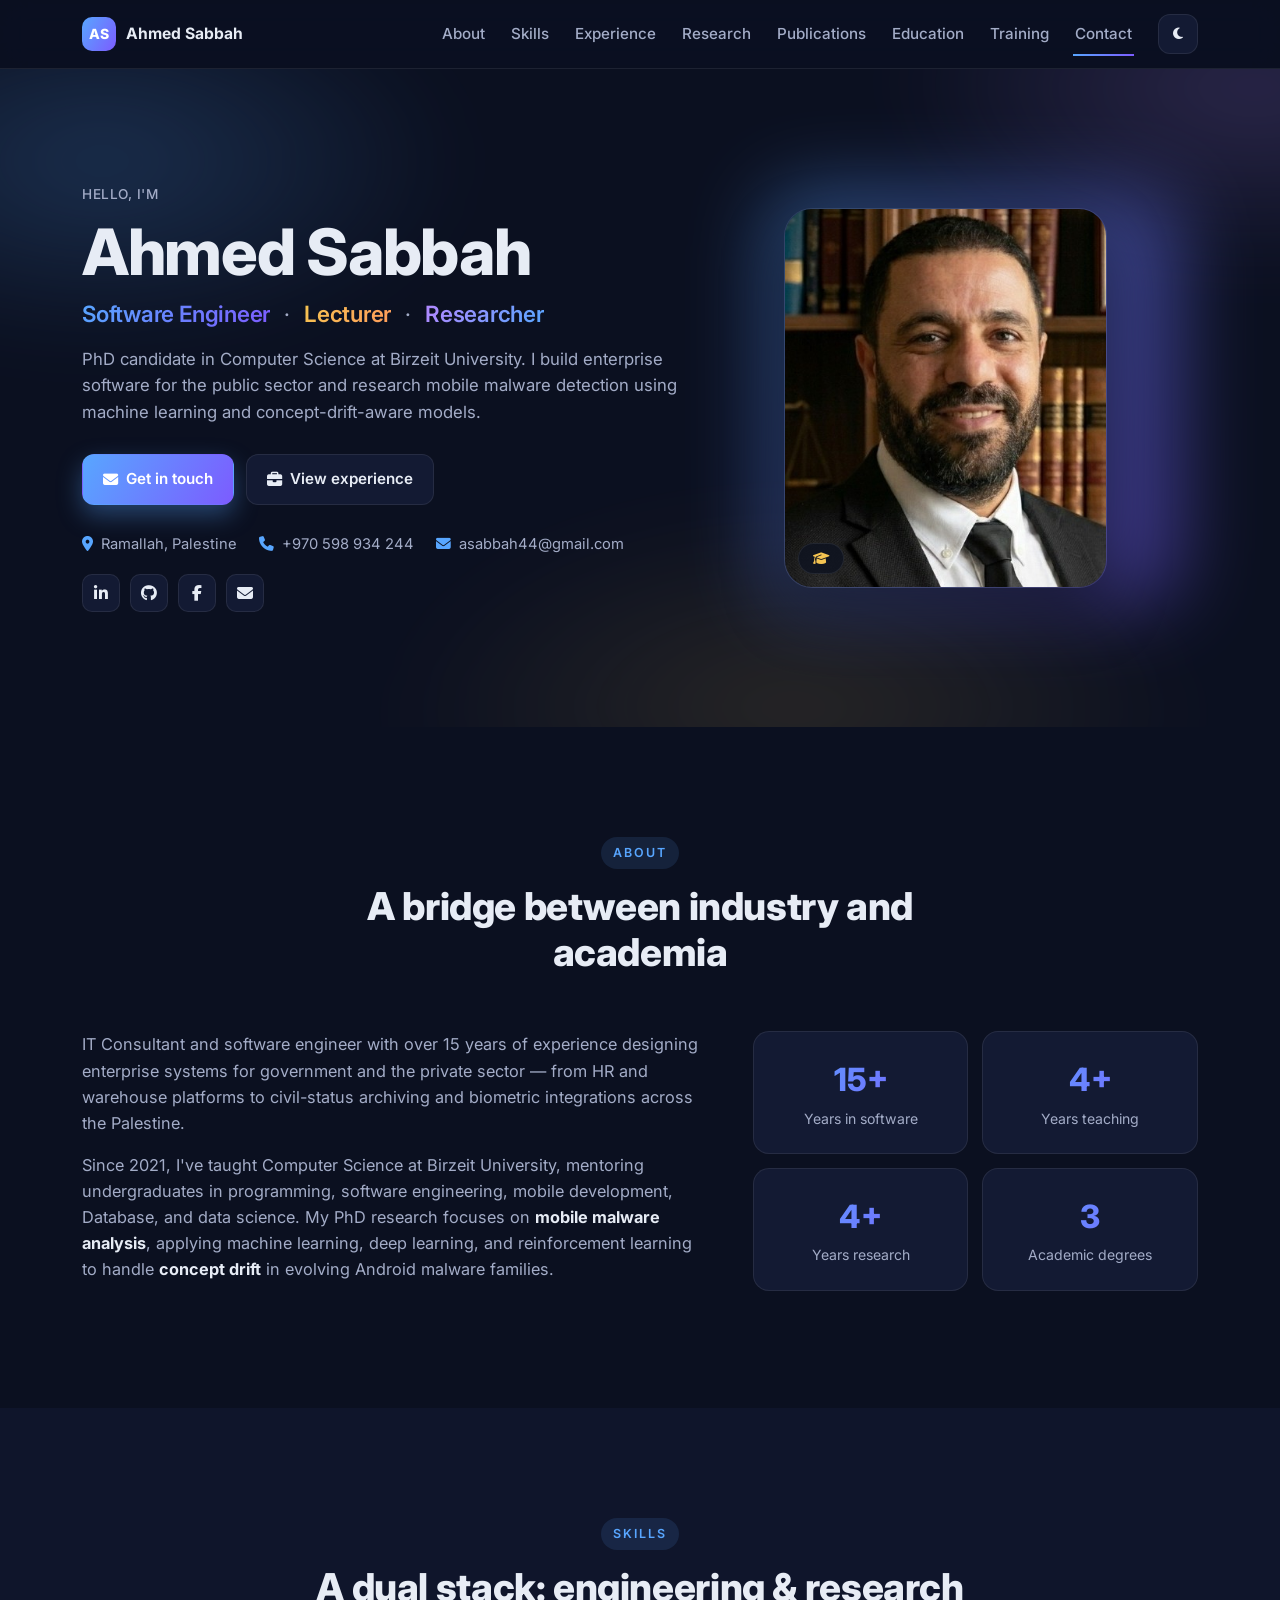
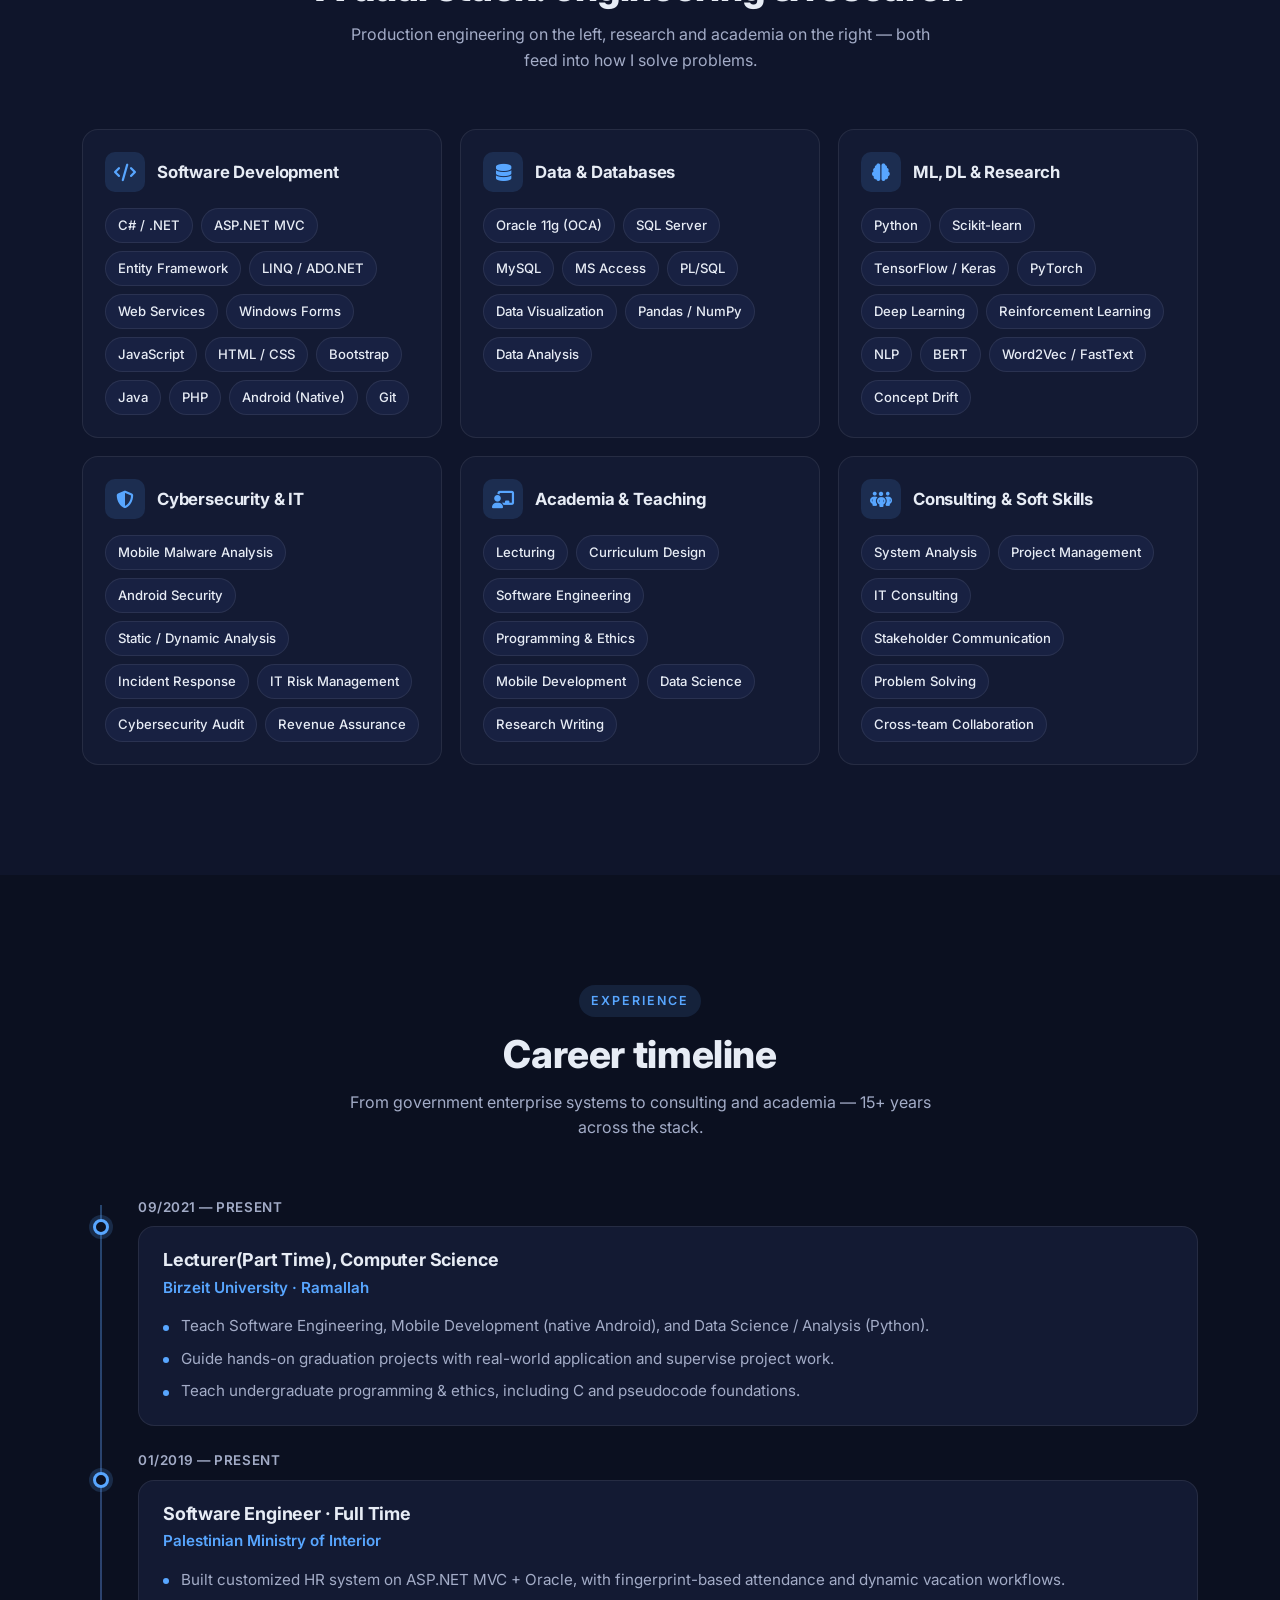
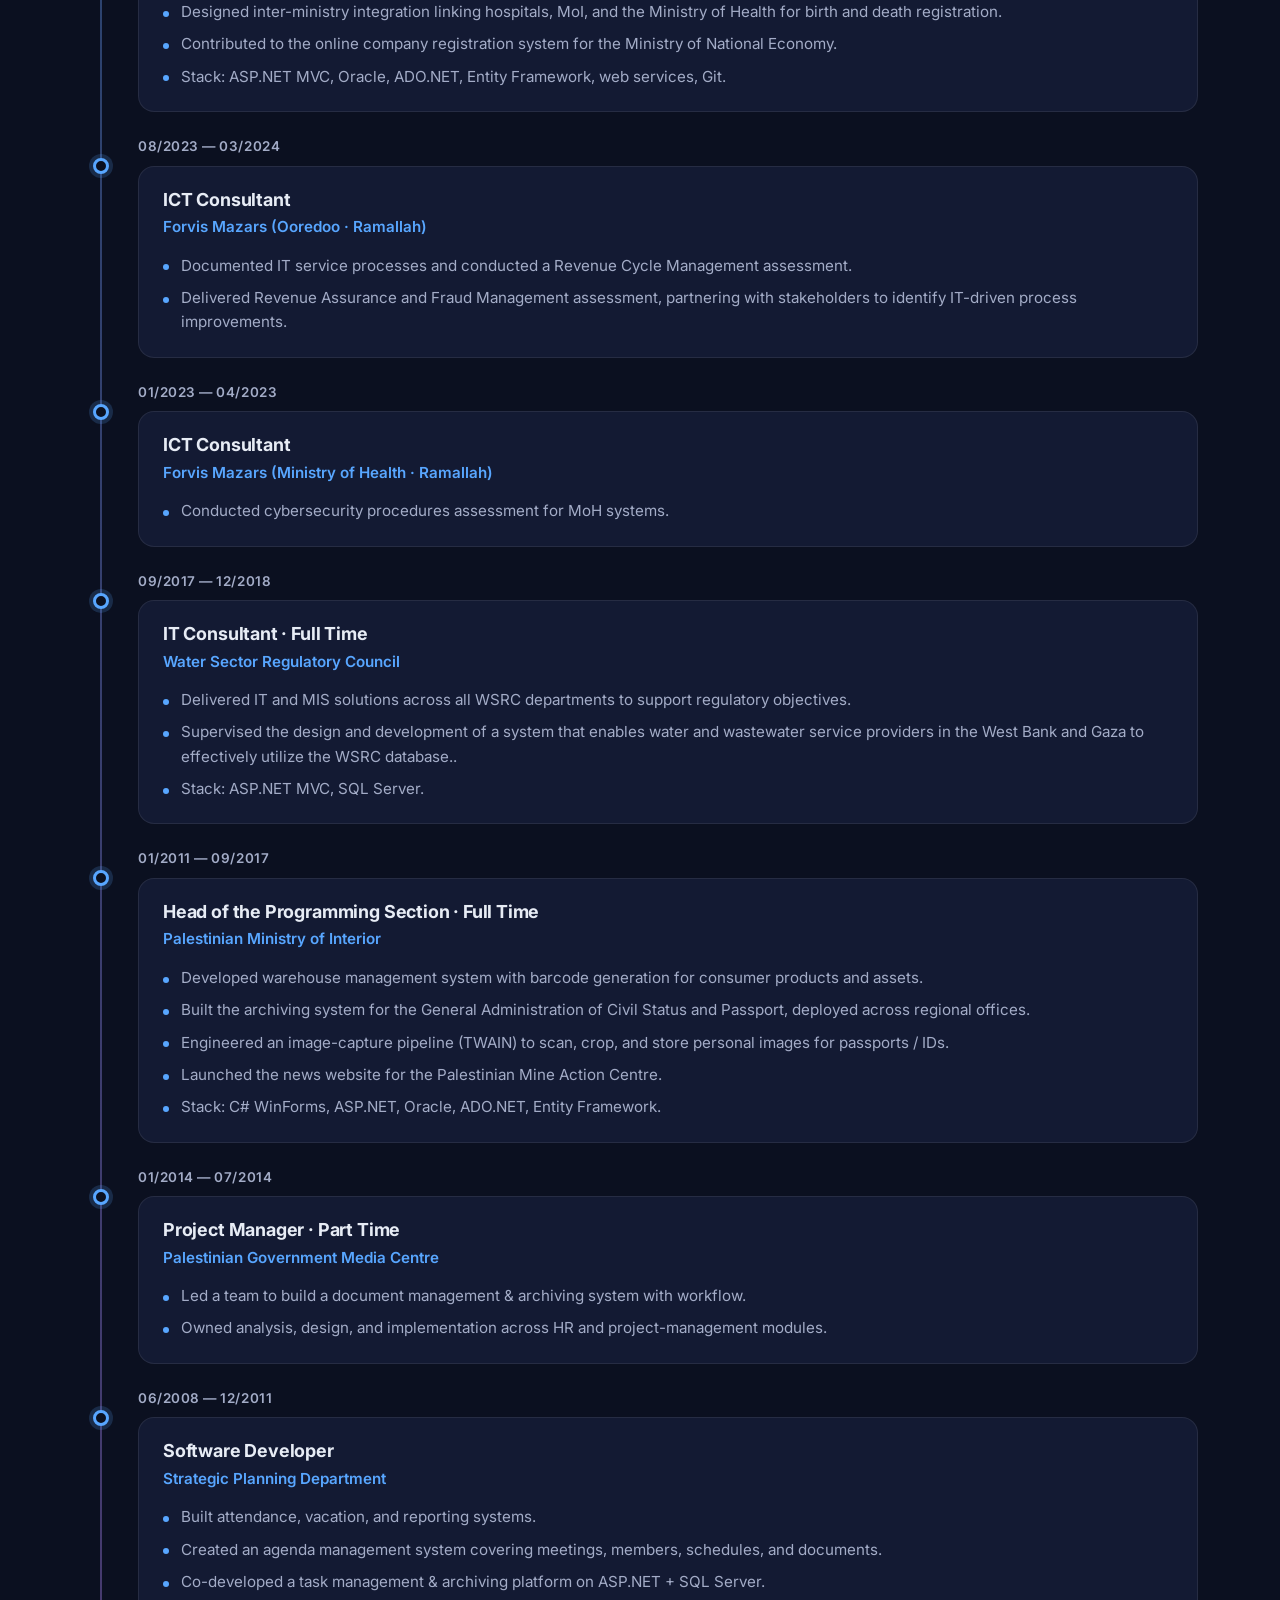
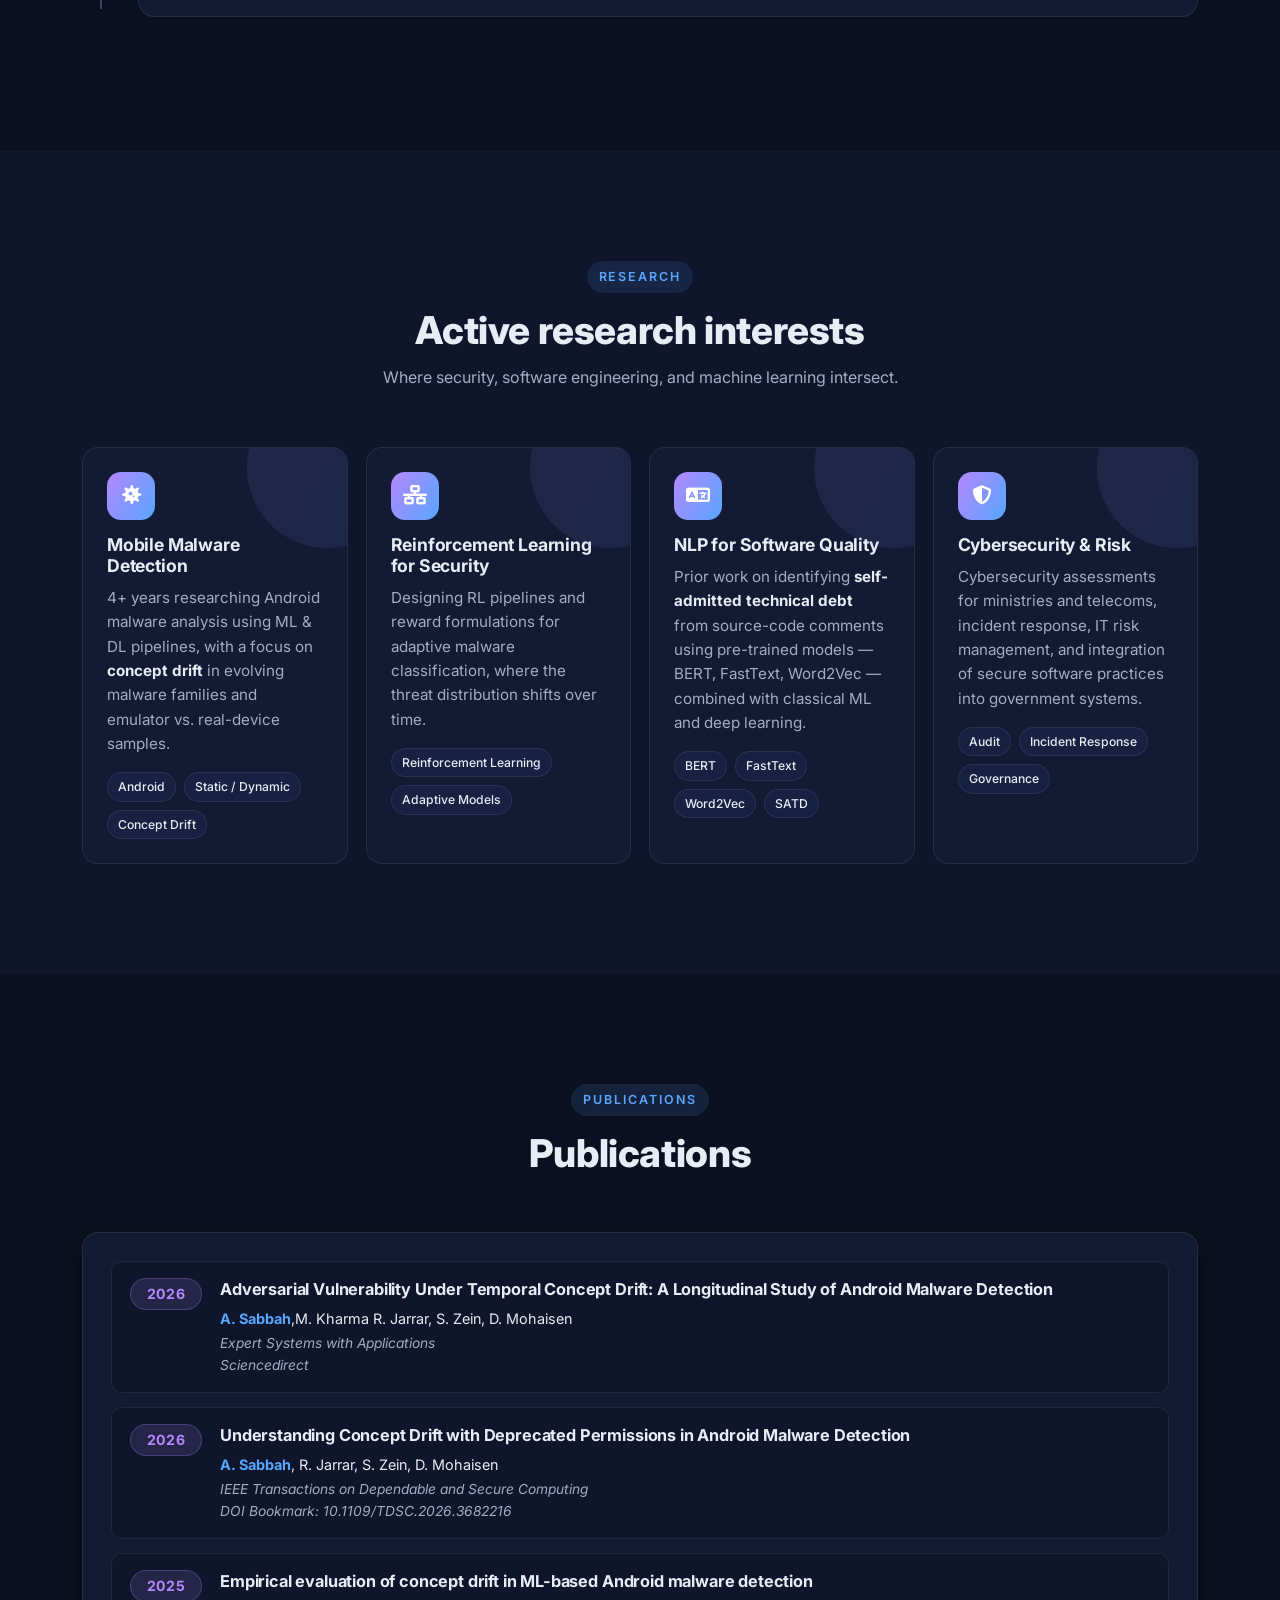
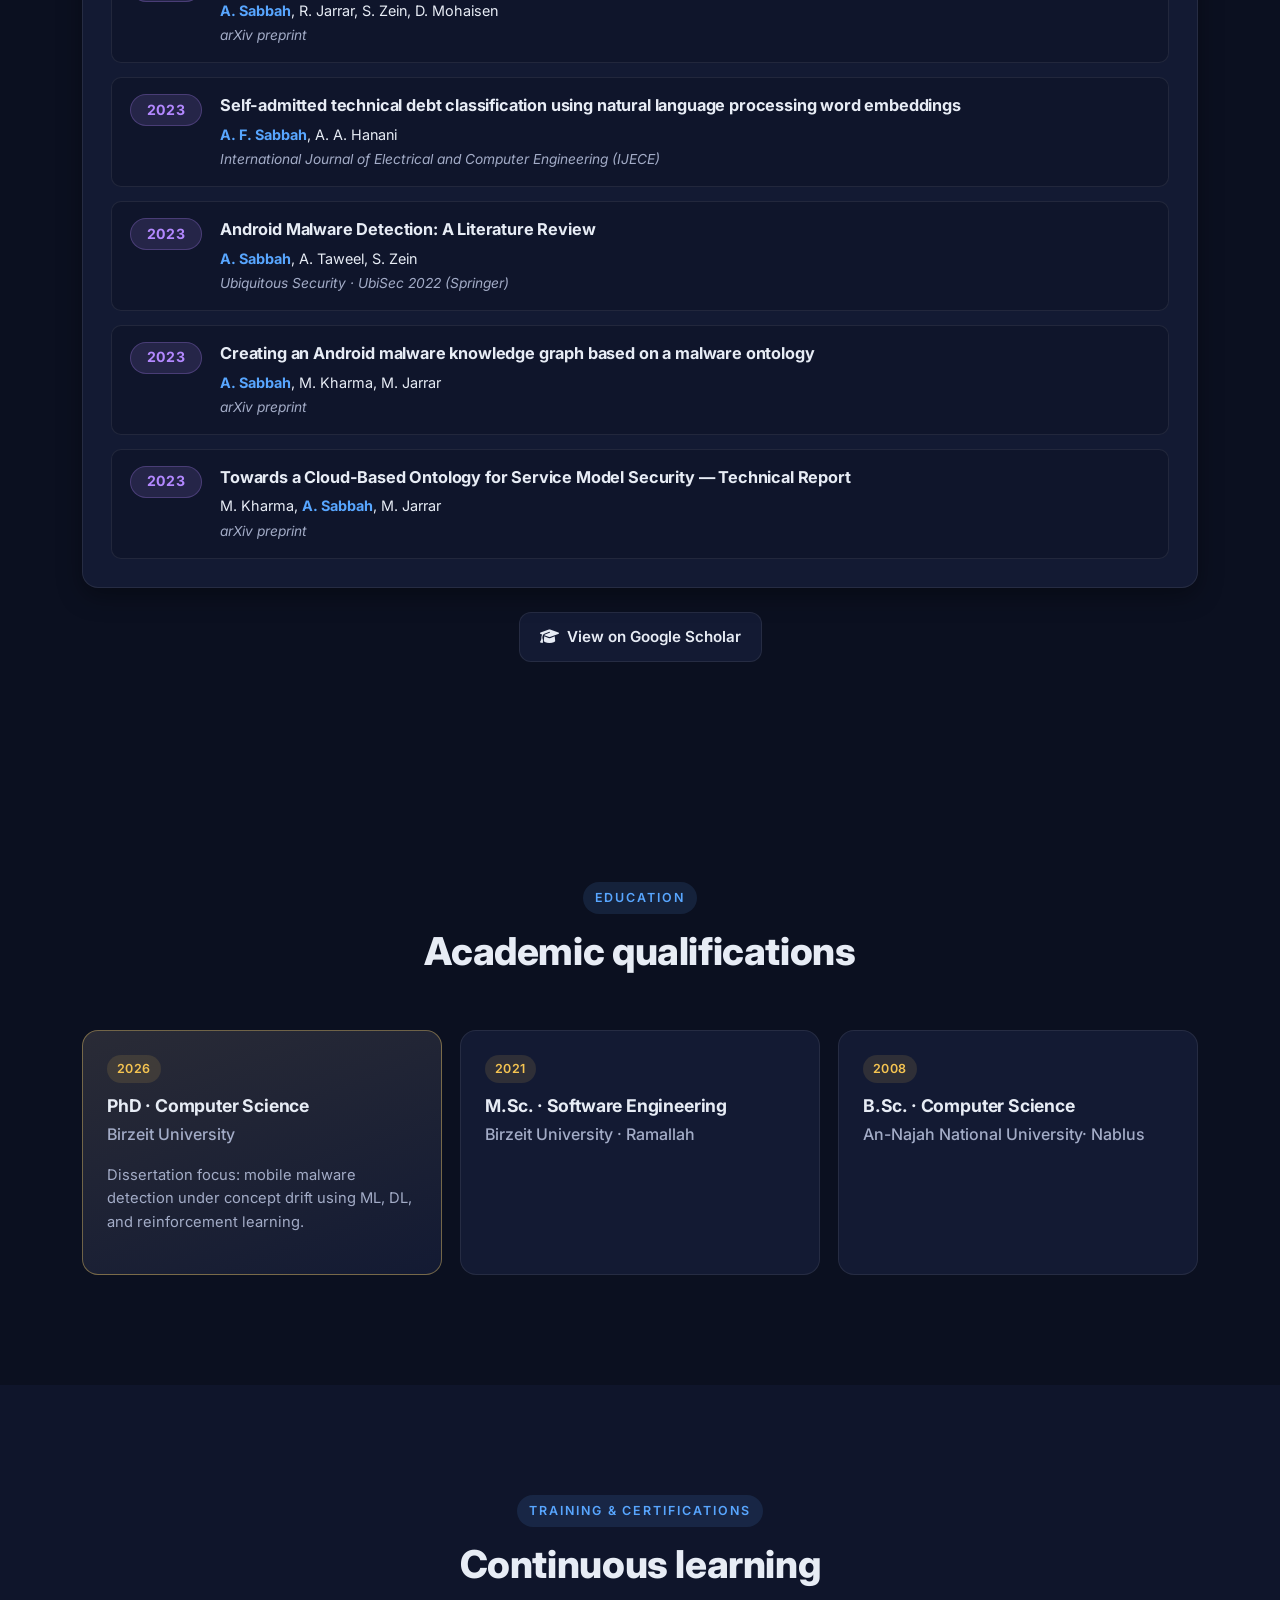
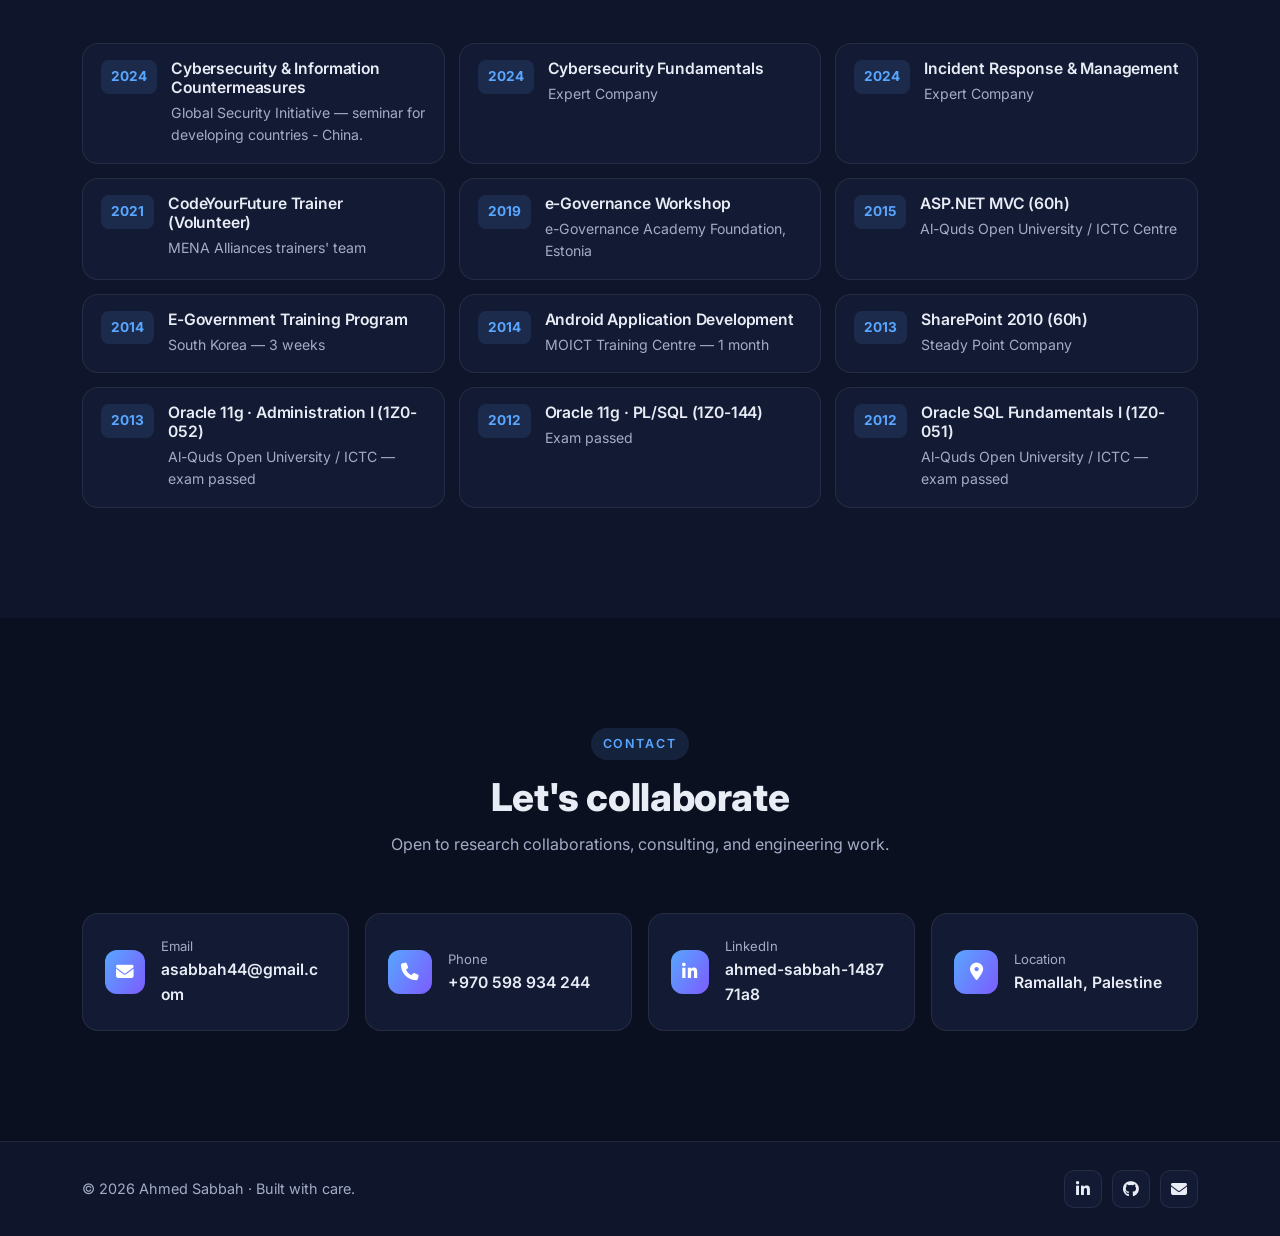
==== commit e8c07684: "Refine organization names in timeline entries Updated organization names for ICT Consultant roles." ====
--- a/index.html
+++ b/index.html
@@ -278,10 +278,10 @@
                     <div class="timeline__card">
                         <div class="timeline__role">
                             <h3>ICT Consultant</h3>
-                            <span class="org">Ooredoo · Ramallah</span>
-                        </div>
-                        <ul>
-                            <li>Documented IT service processes conducted Revenue Cycle Management assessment.</li>
+                            <span class="org">Forvis Mazars (Ooredoo · Ramallah)</span>
+                        </div>
+                        <ul>
+                            <li>Documented IT service processes and conducted a Revenue Cycle Management assessment.</li>
                             <li>Delivered Revenue Assurance and Fraud Management assessment, partnering with stakeholders to identify IT-driven process improvements.</li>
                         </ul>
                     </div>
@@ -292,7 +292,7 @@
                     <div class="timeline__card">
                         <div class="timeline__role">
                             <h3>ICT Consultant</h3>
-                            <span class="org">Ministry of Health · Ramallah</span>
+                            <span class="org">Forvis Mazars (Ministry of Health · Ramallah)</span>
                         </div>
                         <ul>
                             <li>Conducted cybersecurity procedures assessment for MoH systems.</li>
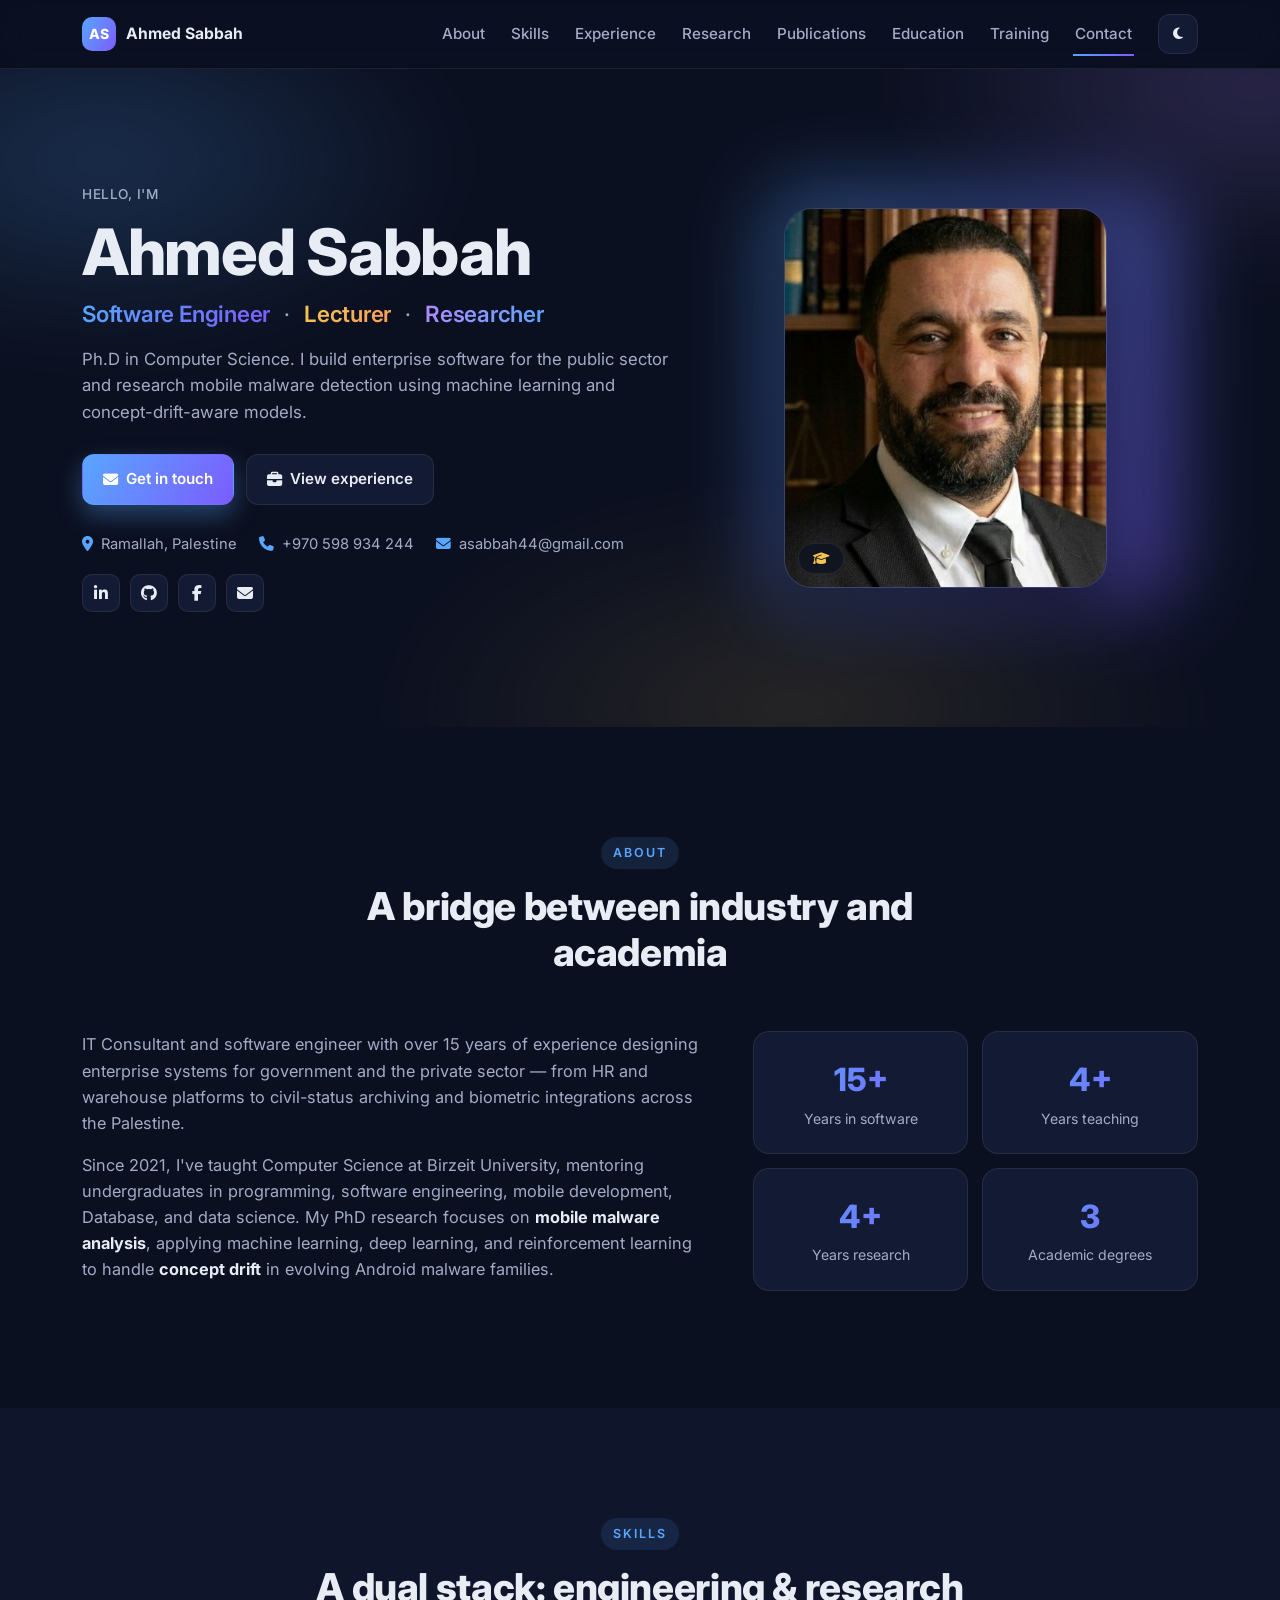
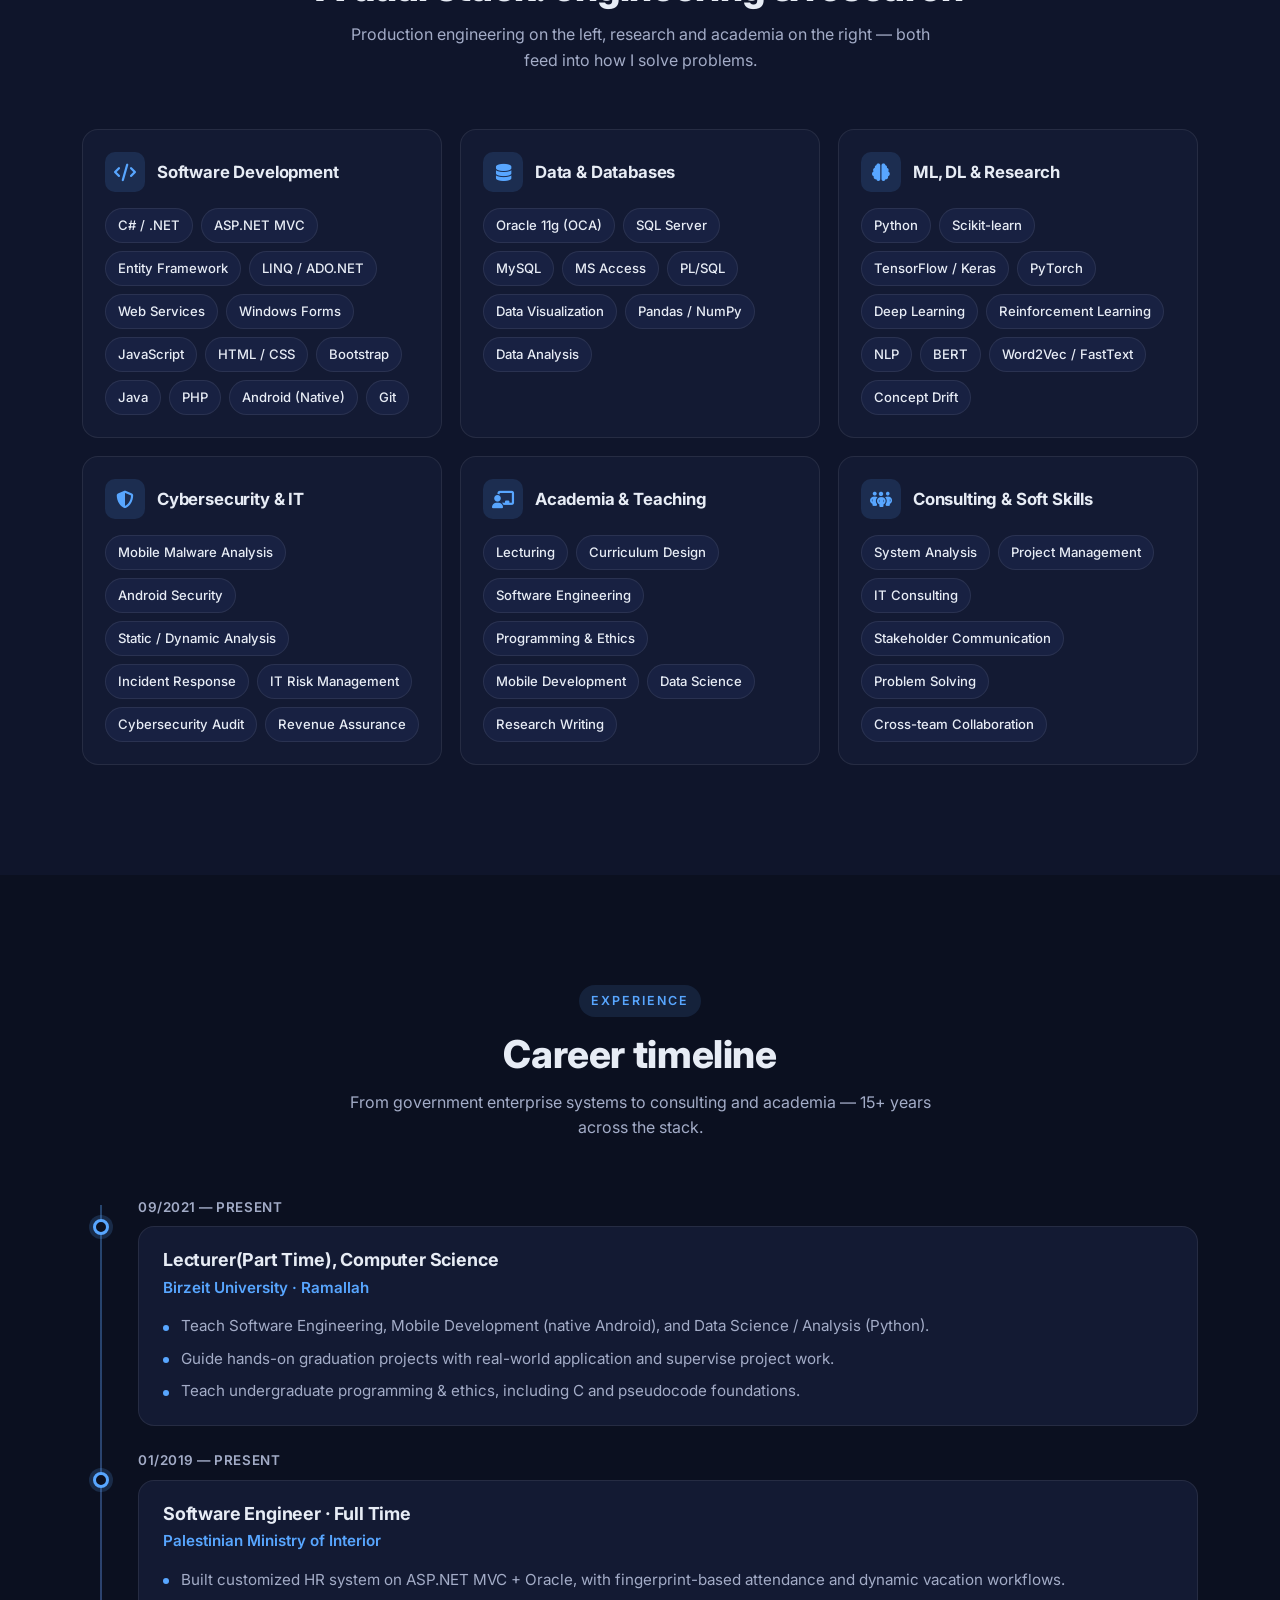
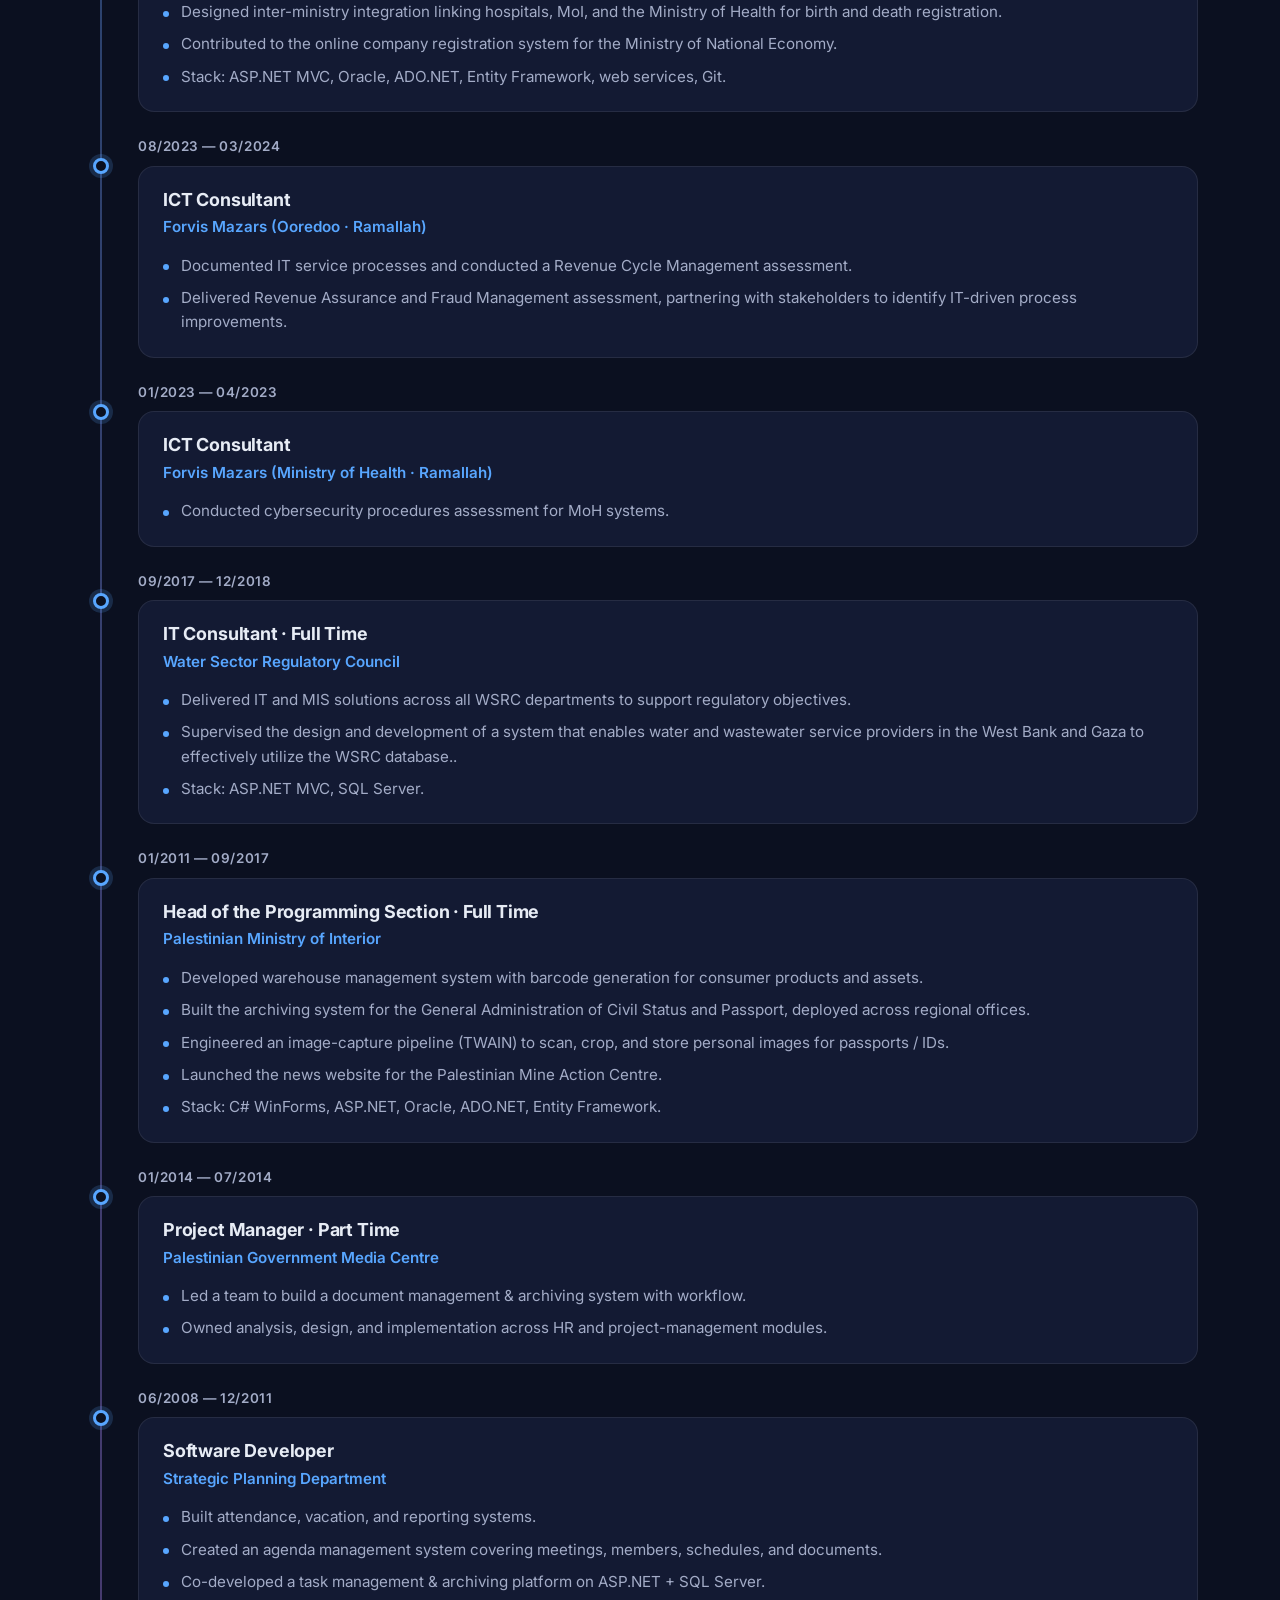
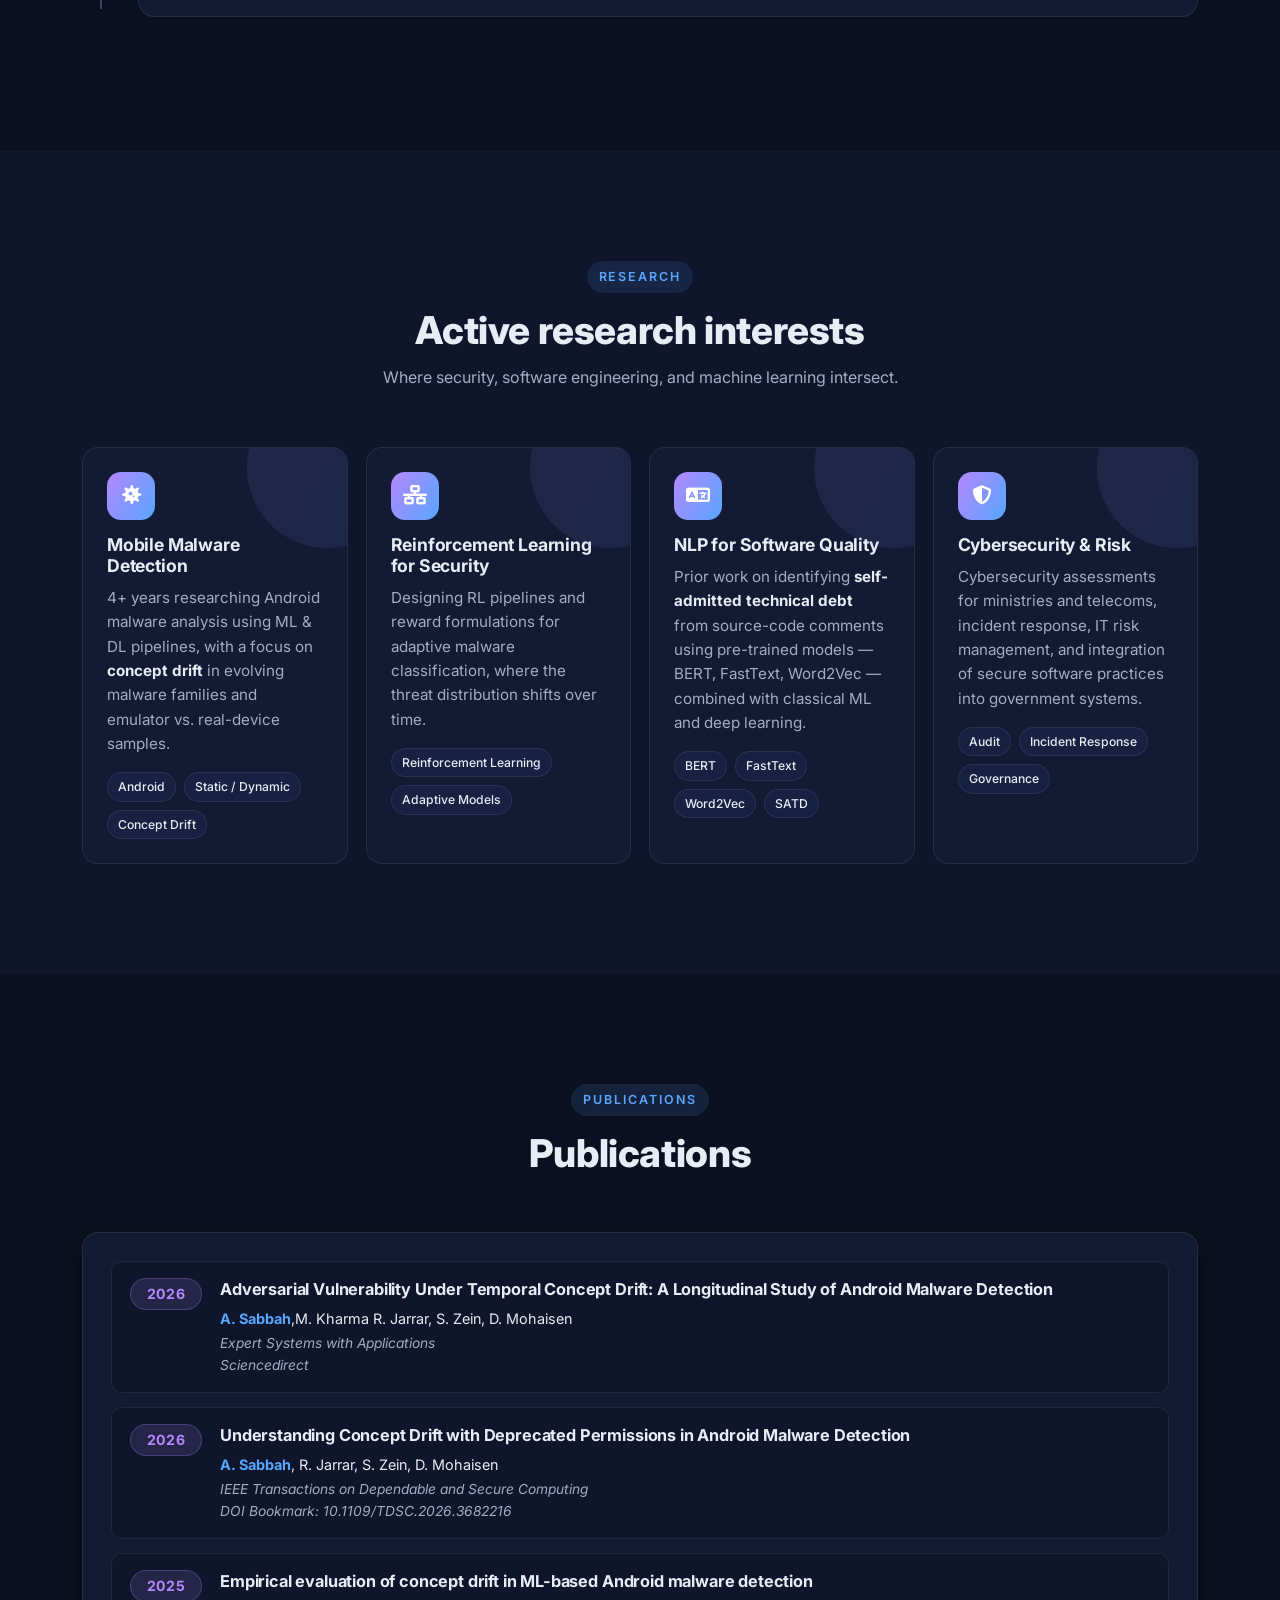
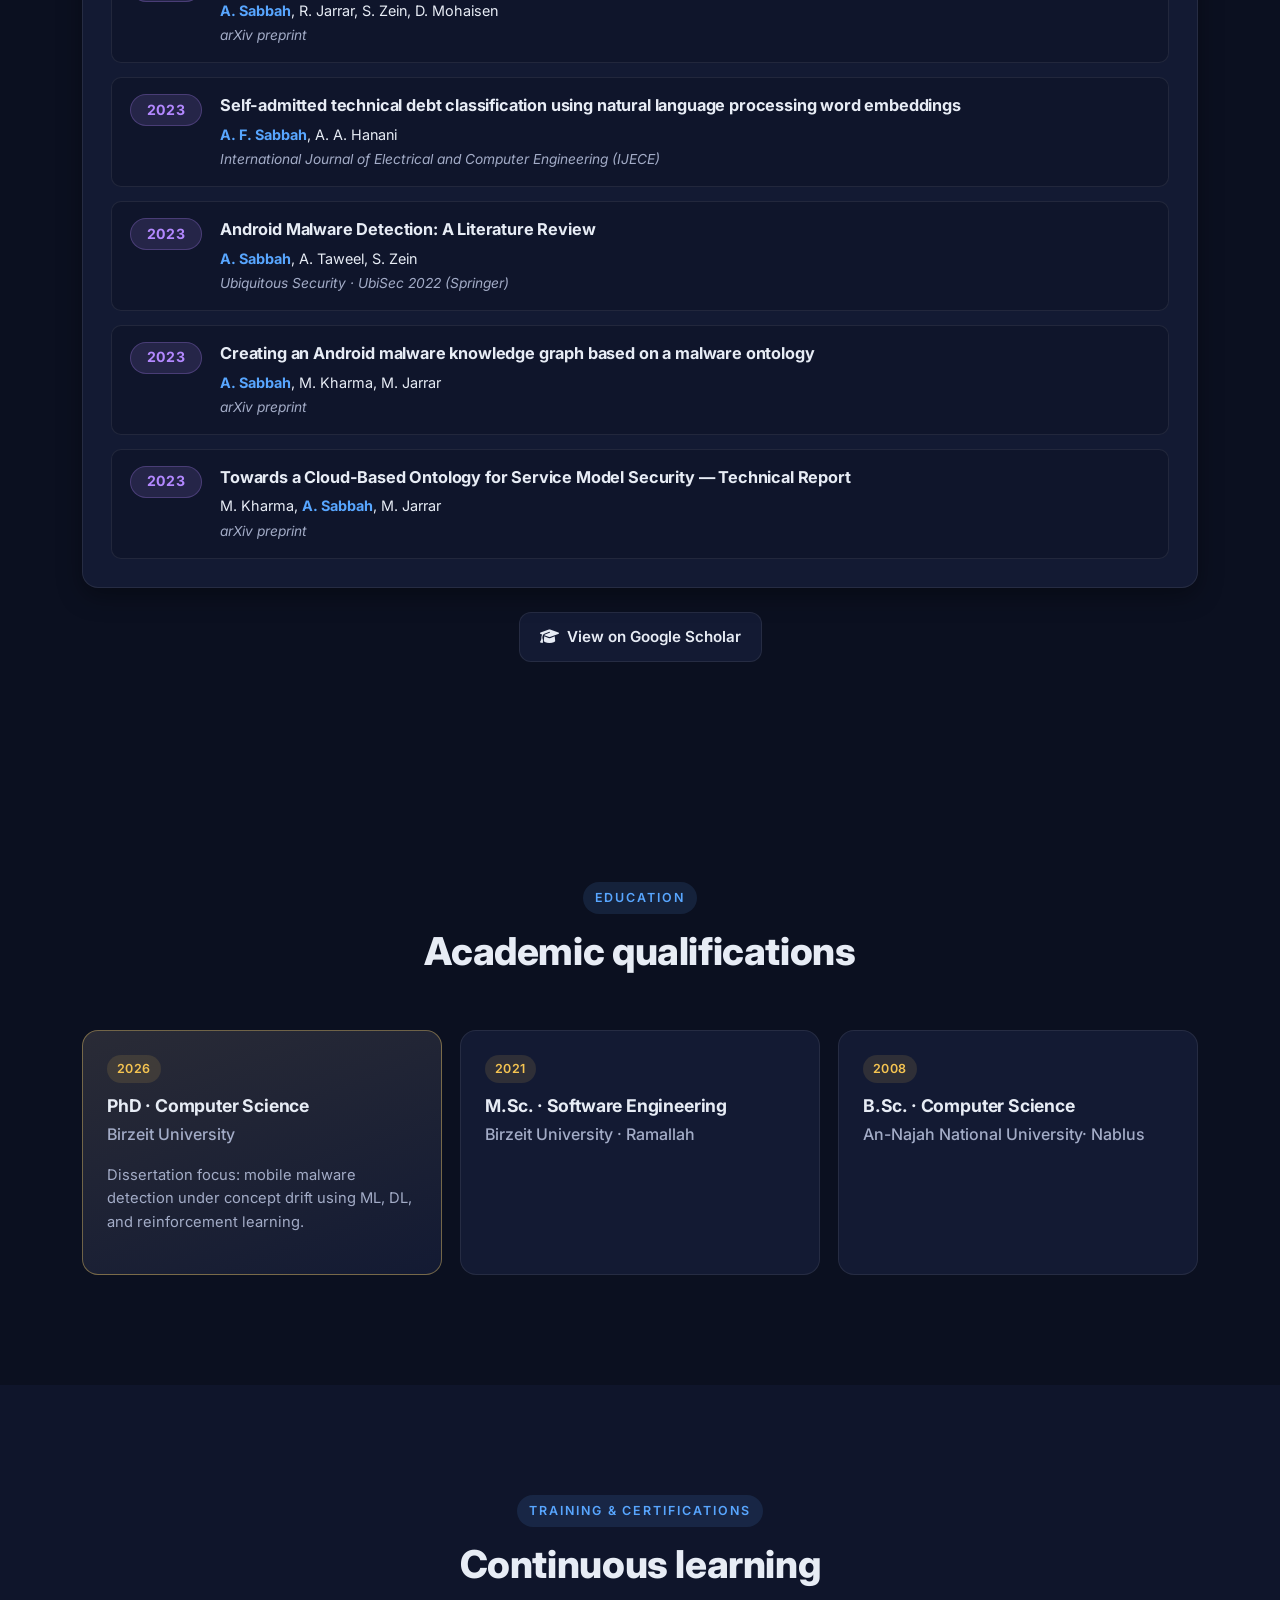
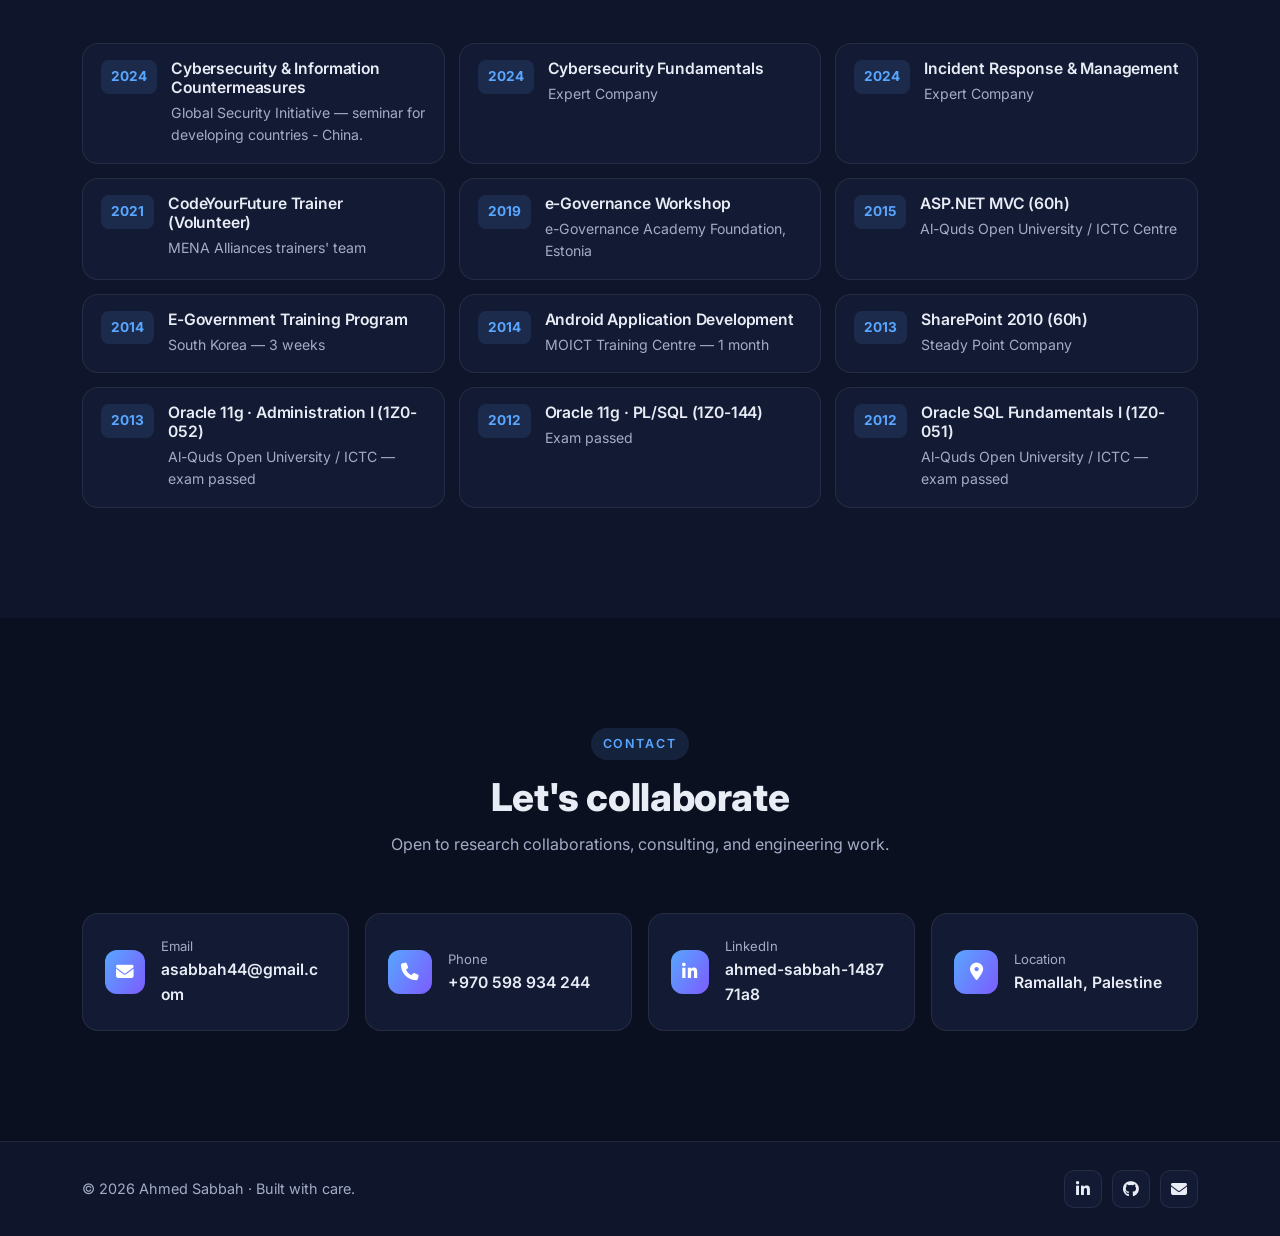
==== commit 161b1403: "Update PhD candidate to Ph.D in description" ====
--- a/index.html
+++ b/index.html
@@ -3,7 +3,7 @@
 <head>
     <meta charset="utf-8">
     <meta name="viewport" content="width=device-width, initial-scale=1, shrink-to-fit=no">
-    <meta name="description" content="Ahmed Sabbah — Lecturer, PhD candidate, and Software Engineer. Research in mobile malware analysis, machine learning, and cybersecurity.">
+    <meta name="description" content="Ahmed Sabbah — Lecturer, Ph.D. in Computer Science | M.Sc. in Software Engineering. Research in mobile malware analysis, machine learning, and cybersecurity.">
     <meta name="author" content="Ahmed Sabbah">
     <meta name="theme-color" content="#0b1020">
 
@@ -61,7 +61,7 @@
                     <span class="grad grad--purple">Researcher</span>
                 </h2>
                 <p class="hero__lead">
-                    PhD candidate in Computer Science at Birzeit University. I build enterprise software for the public sector and research mobile malware detection using machine learning and concept-drift-aware models.
+                    Ph.D in Computer Science. I build enterprise software for the public sector and research mobile malware detection using machine learning and concept-drift-aware models.
                 </p>
                 <div class="hero__cta">
                     <a href="#contact" class="btn btn--primary"><i class="fa-solid fa-envelope"></i> Get in touch</a>
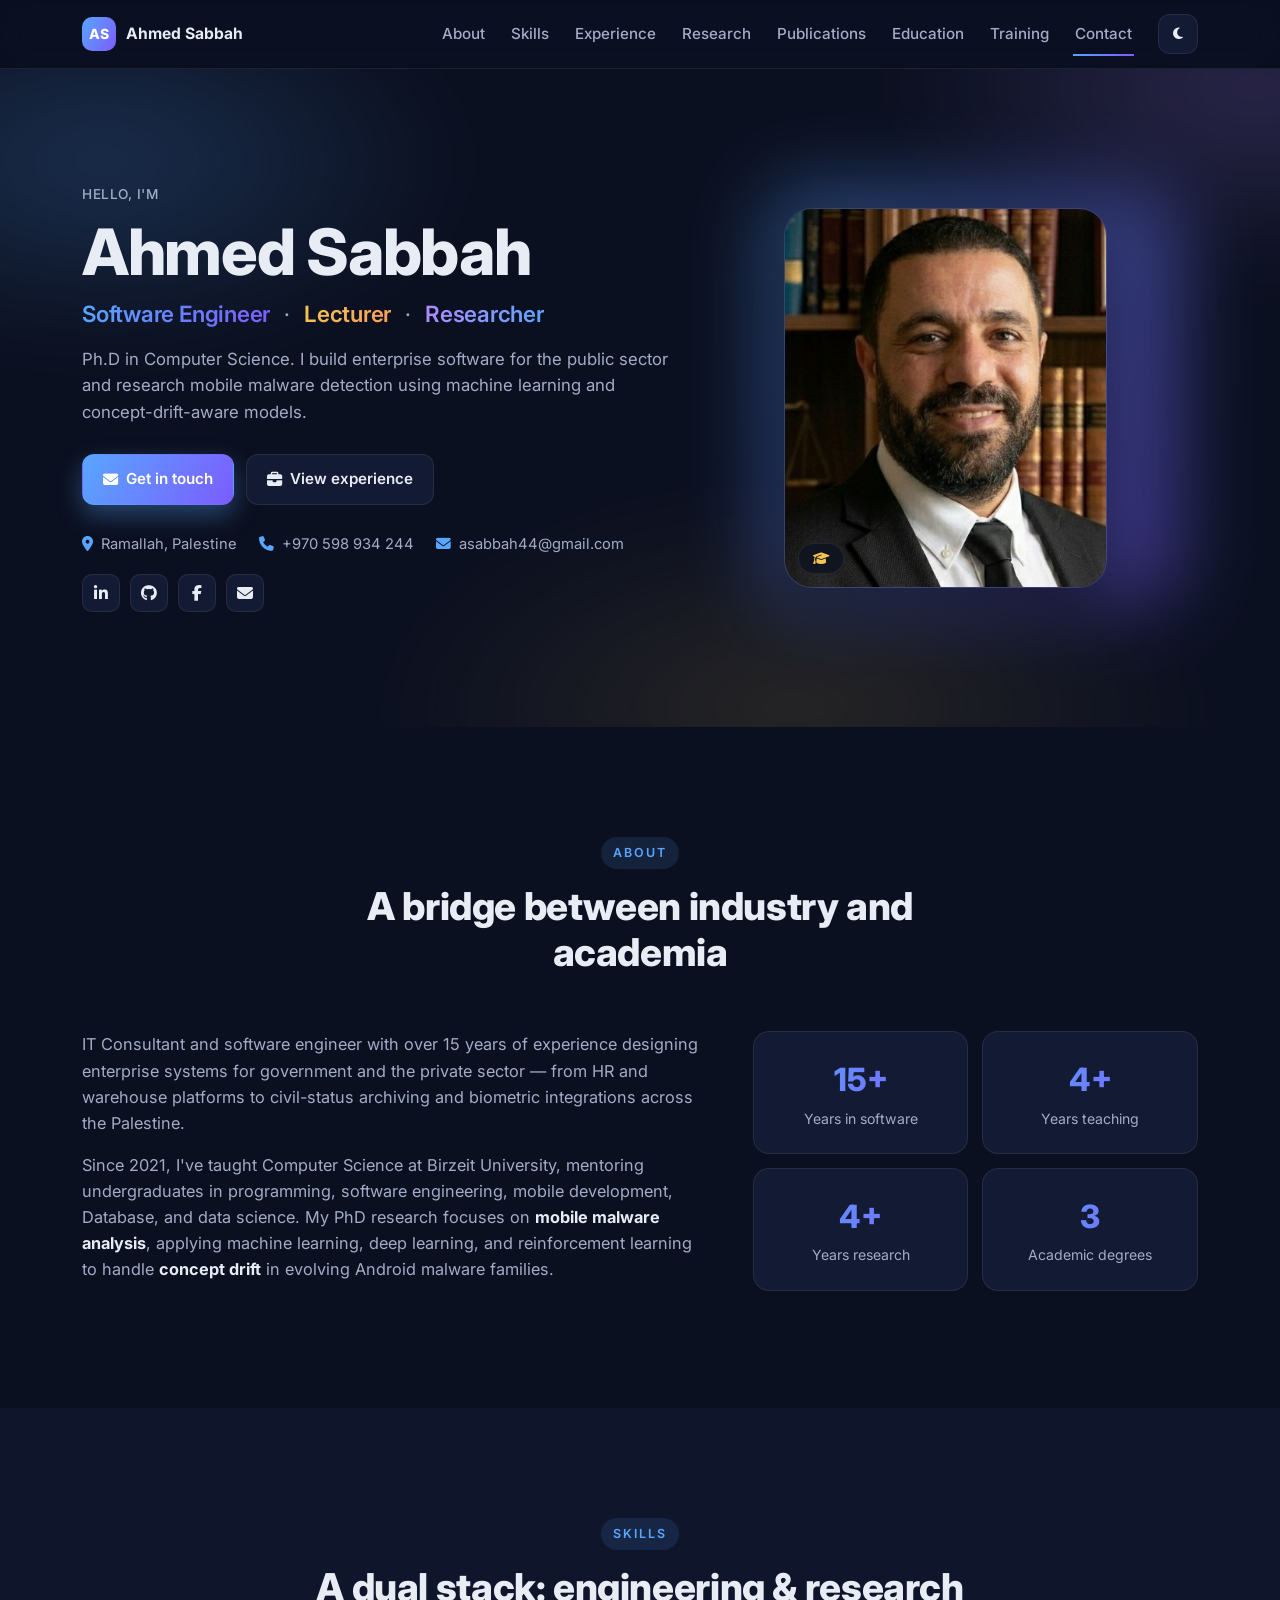
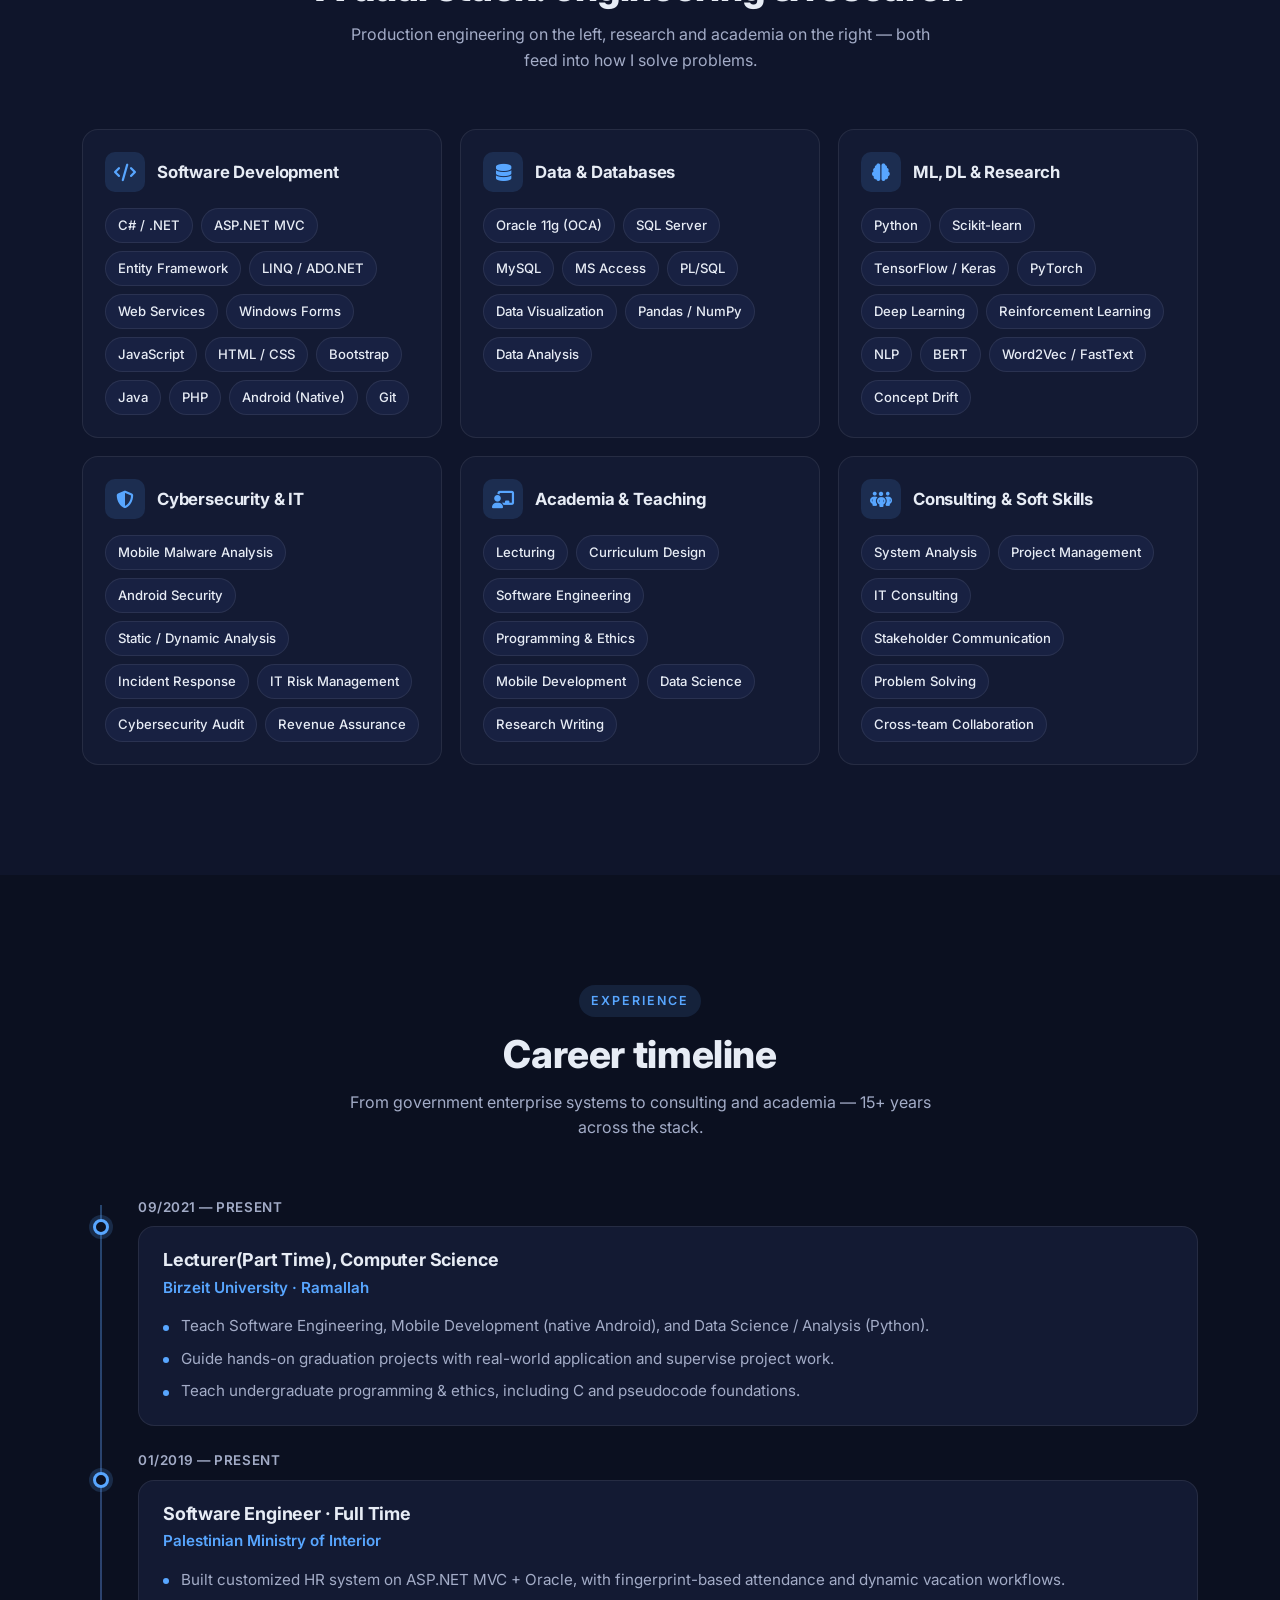
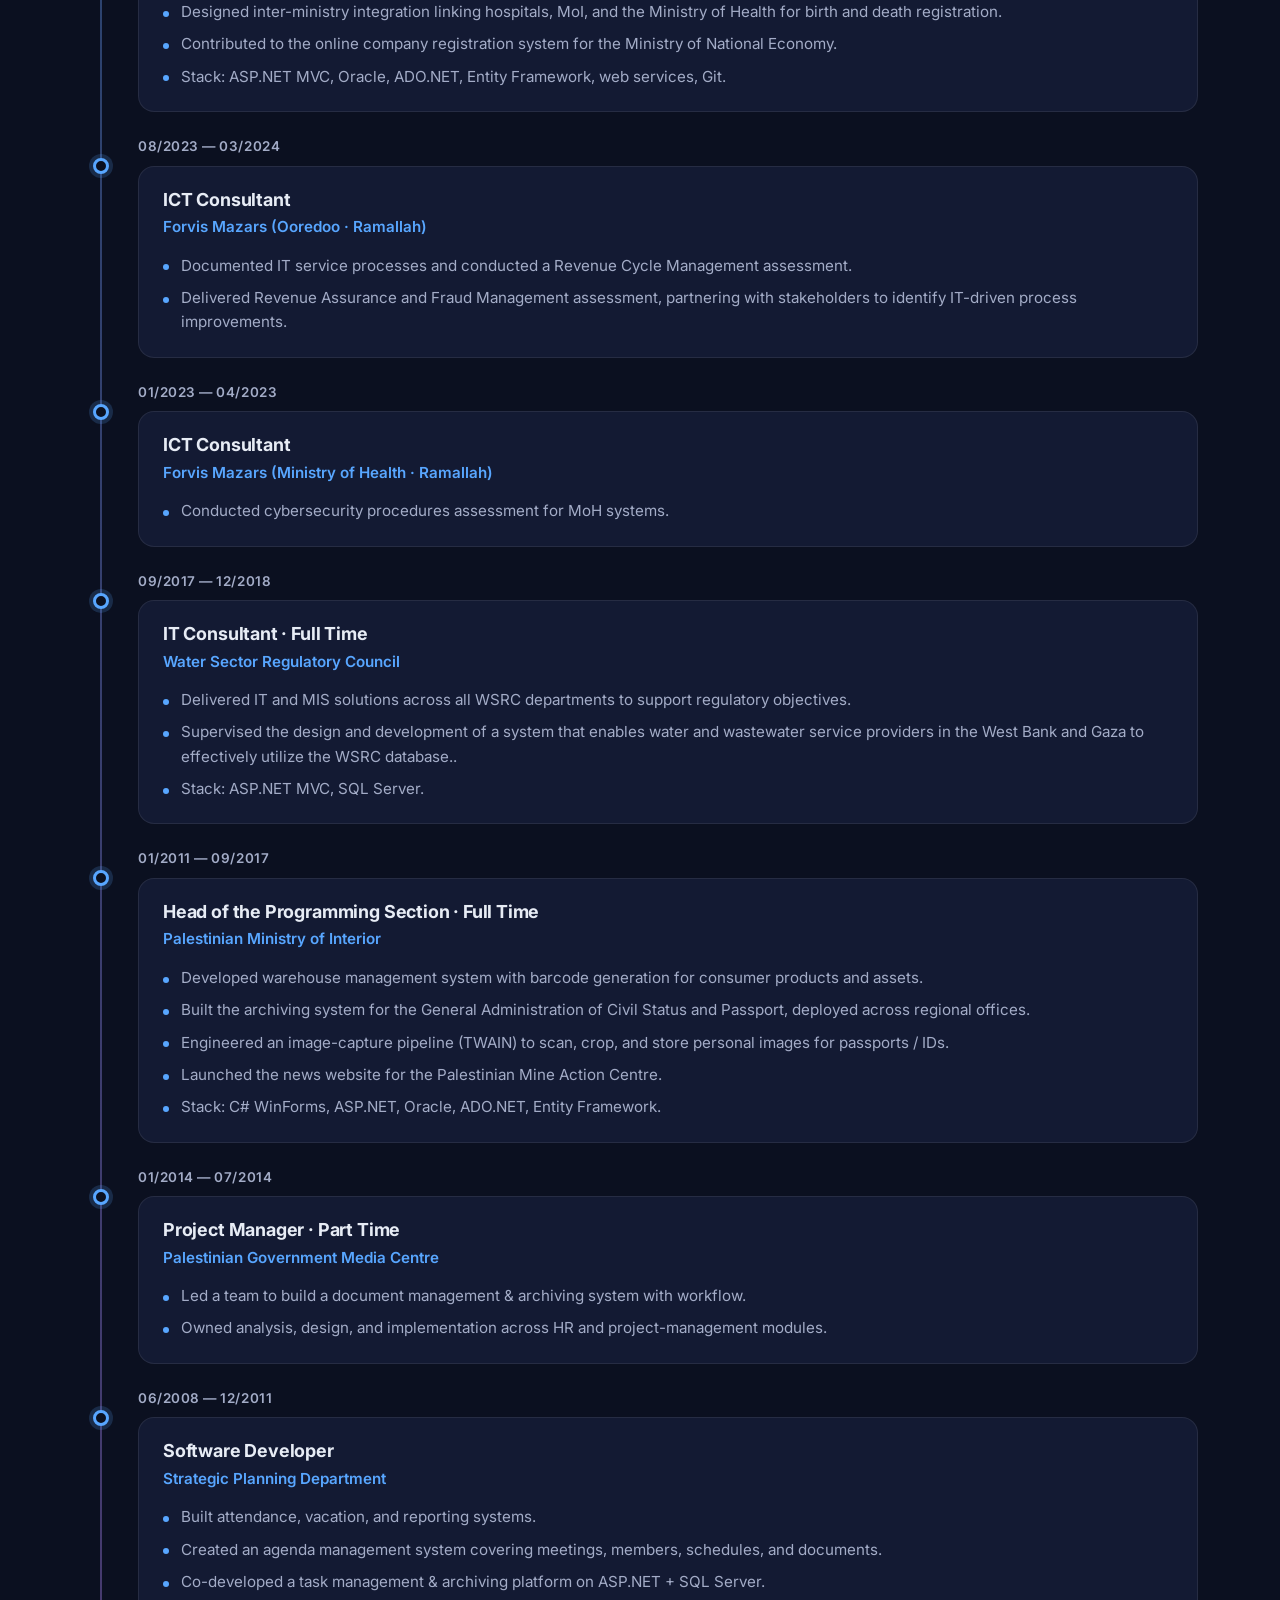
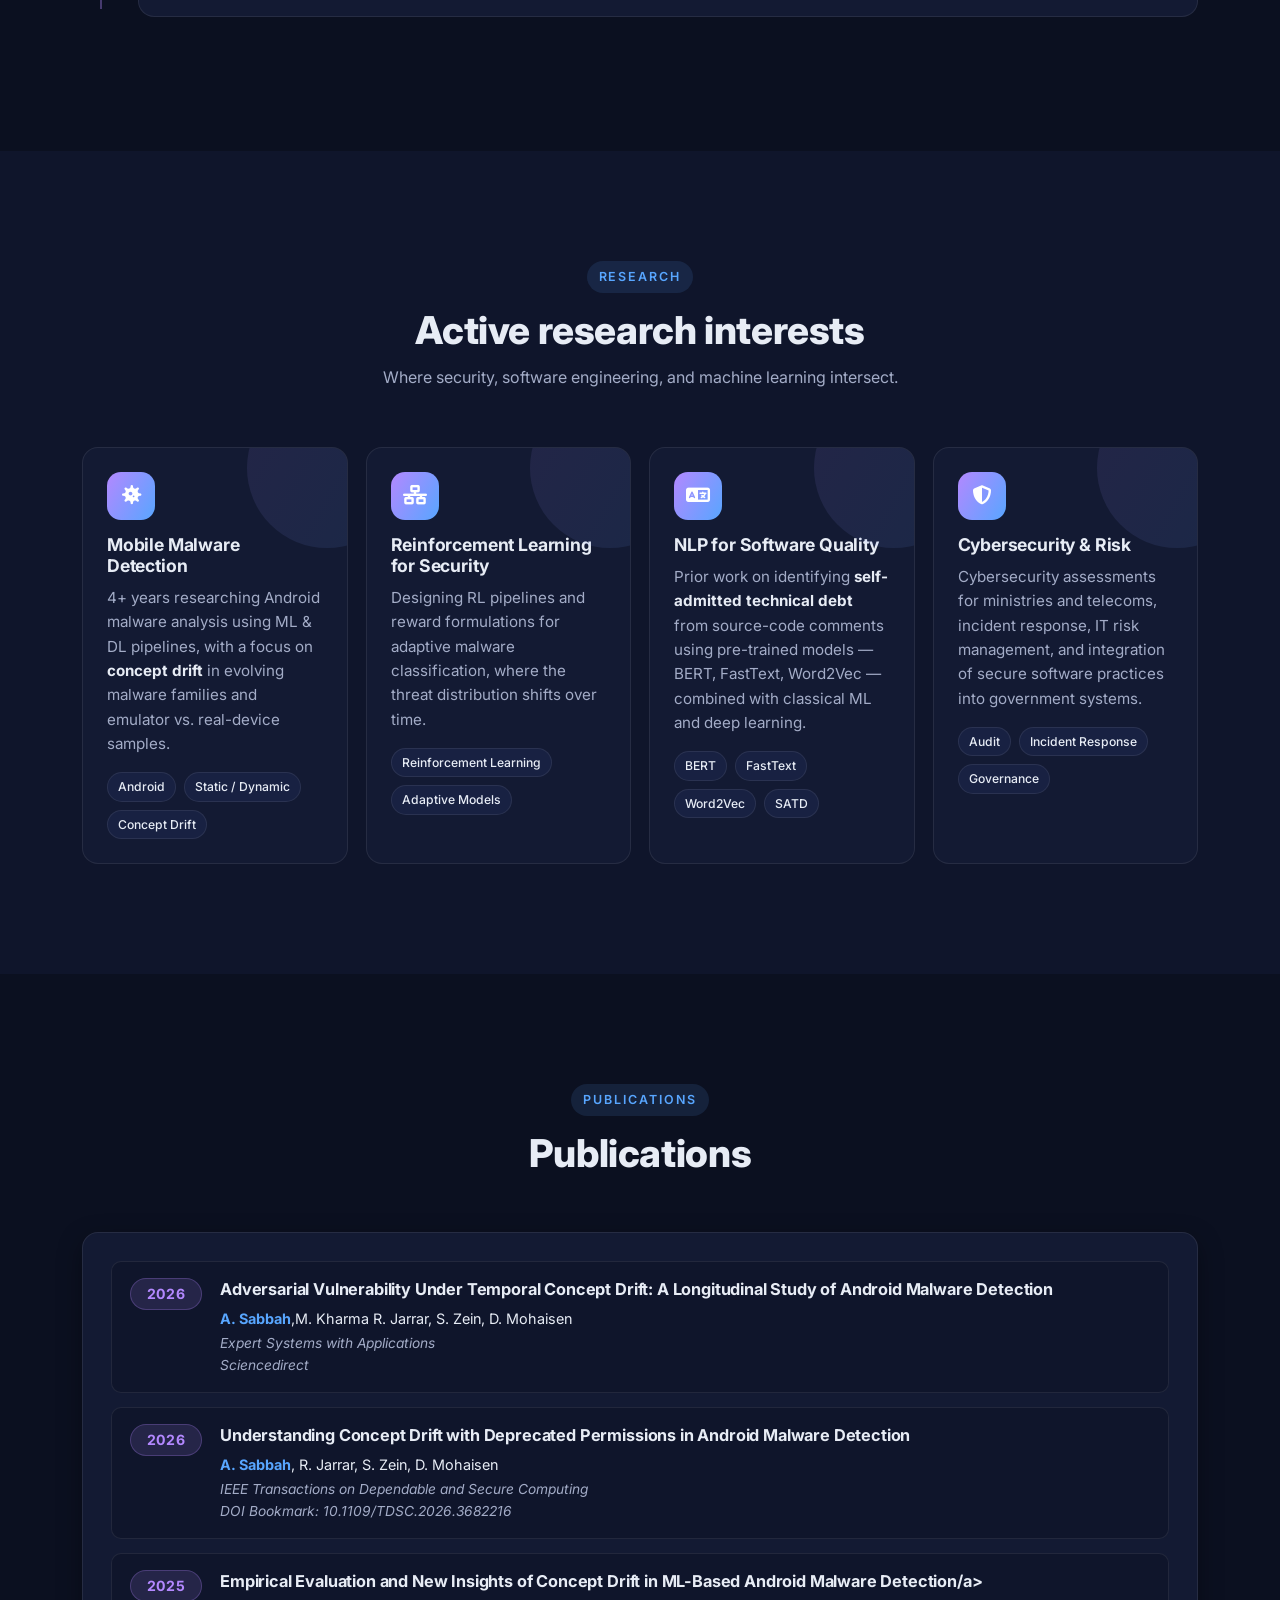
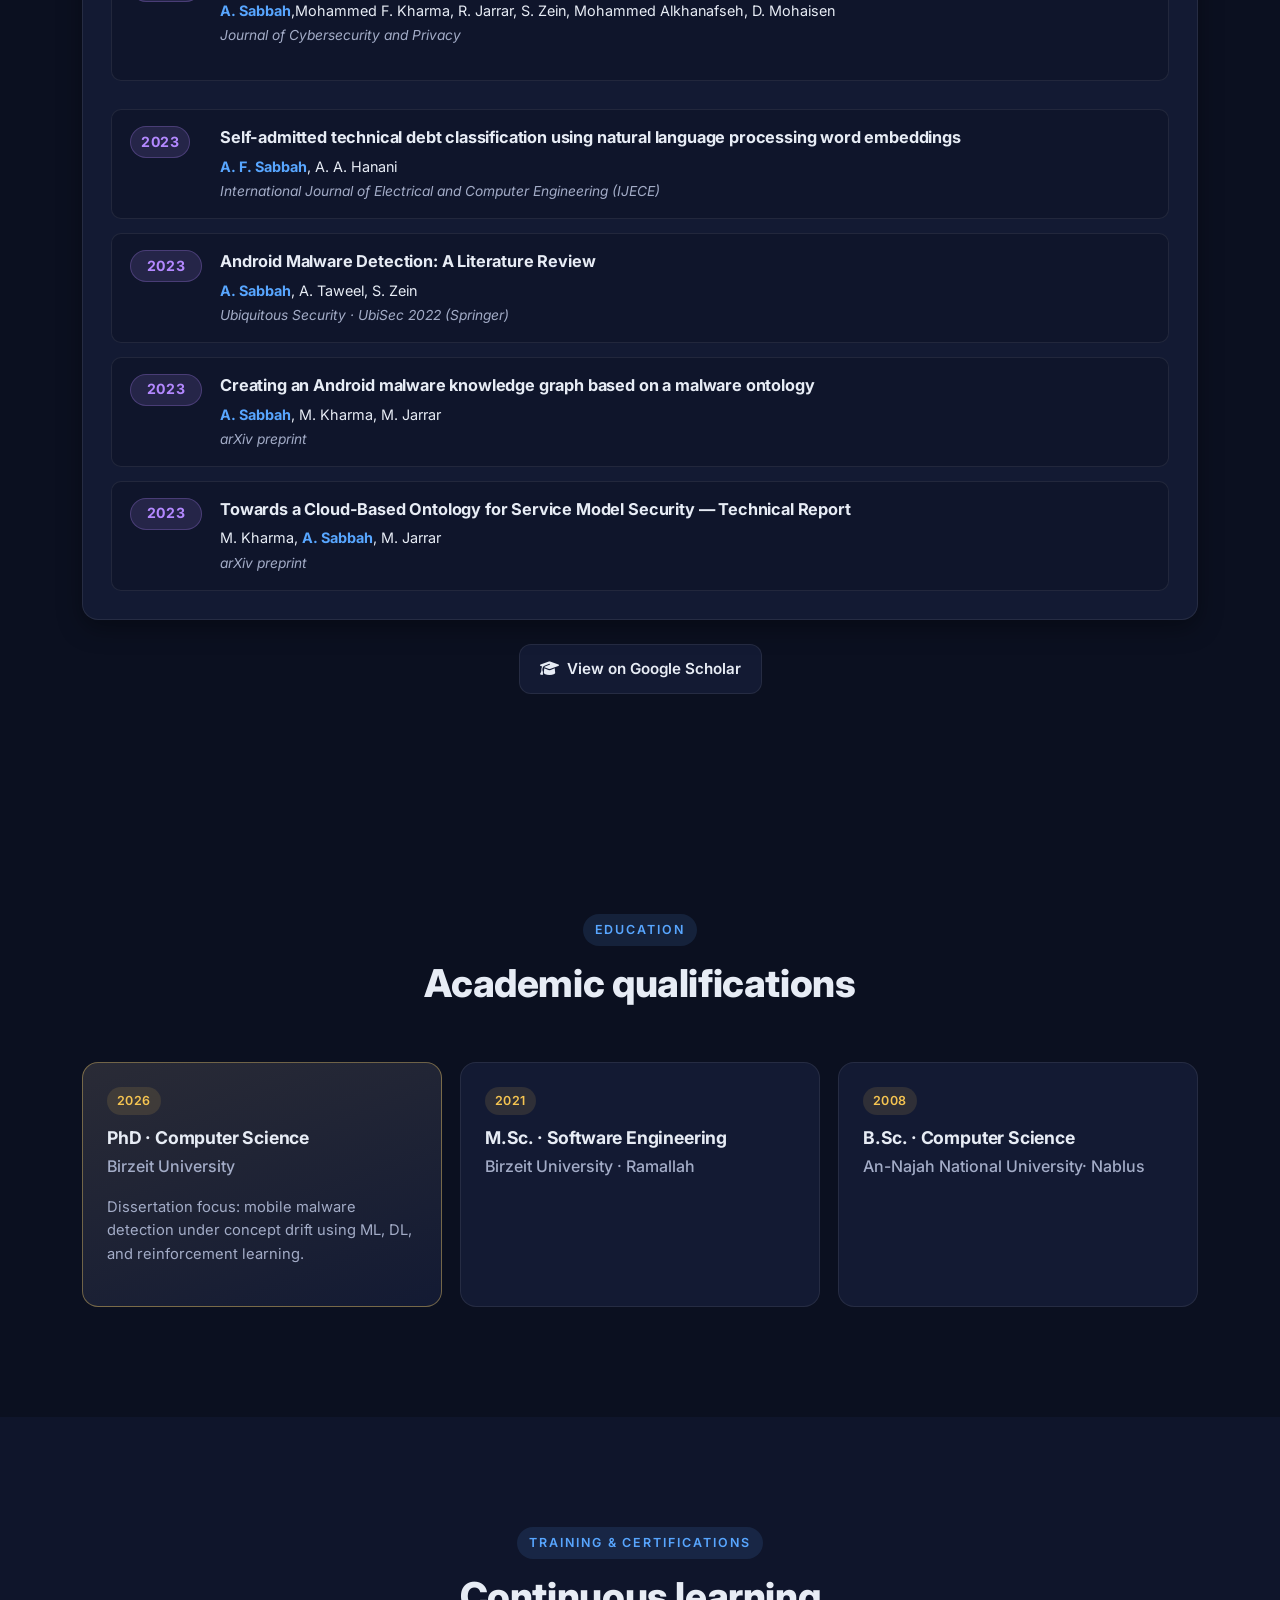
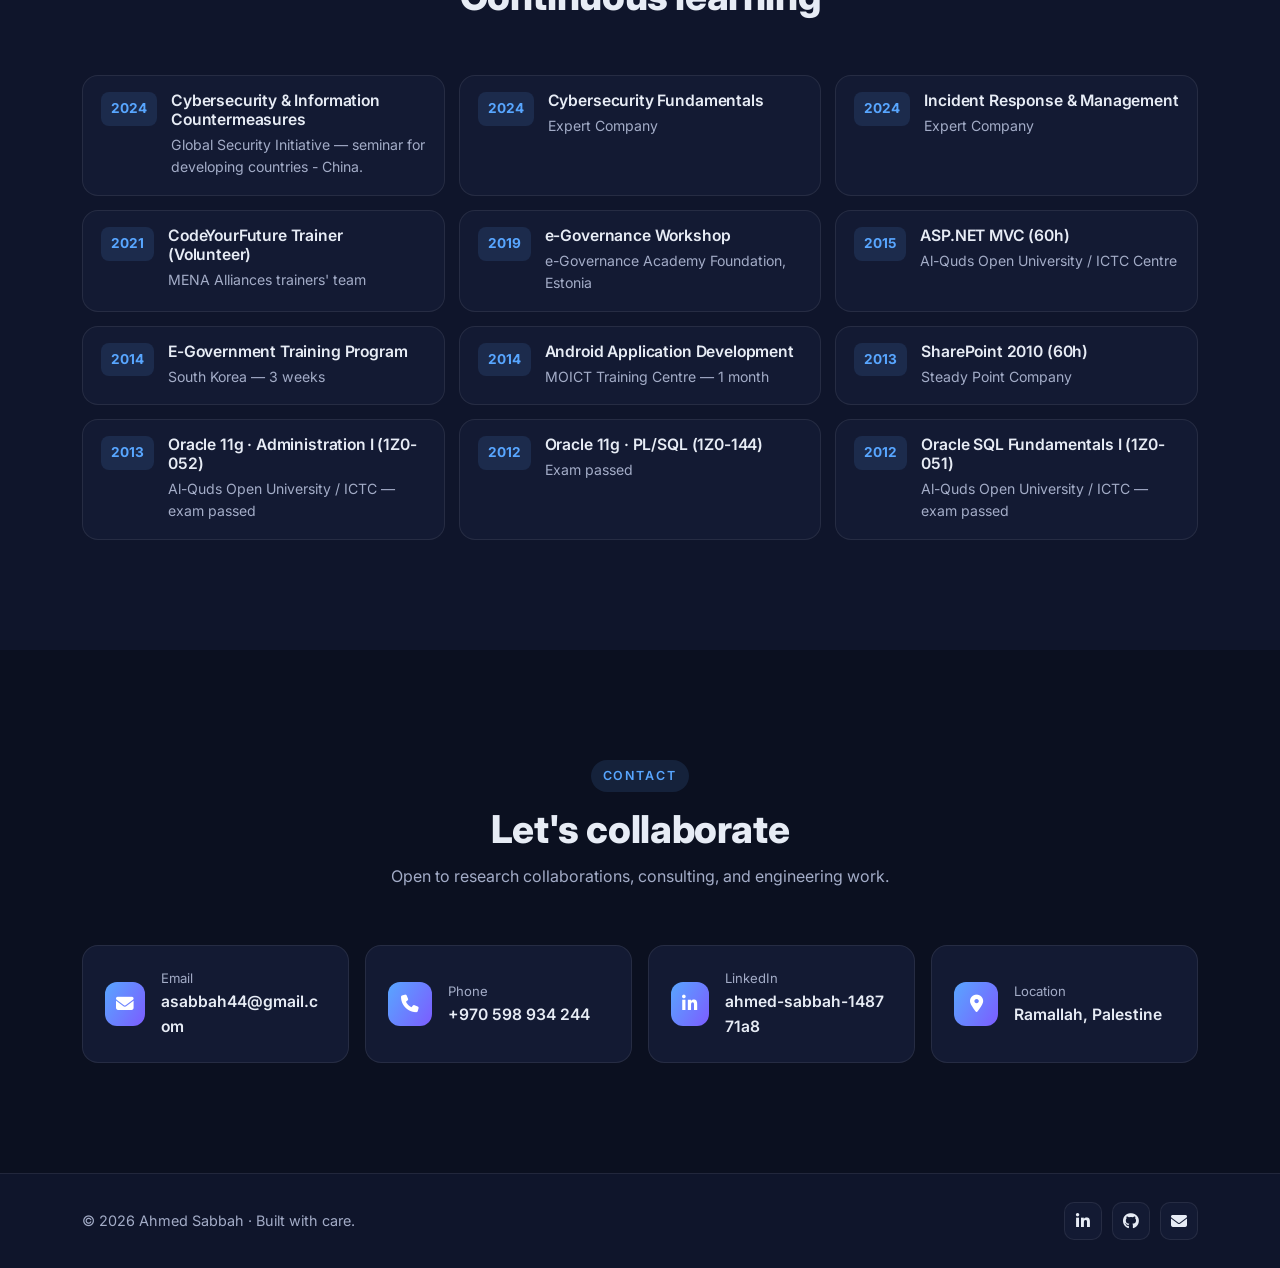
==== commit d902077a: "Update publication links and details in index.html" ====
--- a/index.html
+++ b/index.html
@@ -439,7 +439,7 @@
                     <span class="pub__year">2026</span>
                     <div class="pub__body">
                         <h3 class="pub__title">
-                            <a href="https://arxiv.org/a/sabbah_a_1" target="_blank" rel="noopener">Understanding Concept Drift with Deprecated Permissions in Android Malware Detection</a>
+                            <a href="https://ieeexplore.ieee.org/document/11477986/" target="_blank" rel="noopener">Understanding Concept Drift with Deprecated Permissions in Android Malware Detection</a>
                         </h3>
                         <p class="pub__authors"><strong>A. Sabbah</strong>, R. Jarrar, S. Zein, D. Mohaisen</p>
                         <p class="pub__venue">IEEE Transactions on Dependable and Secure Computing</p>
@@ -451,10 +451,10 @@
                     <span class="pub__year">2025</span>
                     <div class="pub__body">
                         <h3 class="pub__title">
-                            <a href="https://arxiv.org/a/sabbah_a_1" target="_blank" rel="noopener">Empirical evaluation of concept drift in ML-based Android malware detection</a>
+                            <a href="https://doi.org/10.3390/jcp6050148" target="_blank" rel="noopener">Empirical Evaluation and New Insights of Concept Drift in ML-Based Android Malware Detection/a>
                         </h3>
-                        <p class="pub__authors"><strong>A. Sabbah</strong>, R. Jarrar, S. Zein, D. Mohaisen</p>
-                        <p class="pub__venue">arXiv preprint</p>
+                        <p class="pub__authors"><strong>A. Sabbah</strong>,Mohammed F. Kharma, R. Jarrar, S. Zein, Mohammed Alkhanafseh, D. Mohaisen</p>
+                        <p class="pub__venue">Journal of Cybersecurity and Privacy</p>
                     </div>
                 </li>
 
